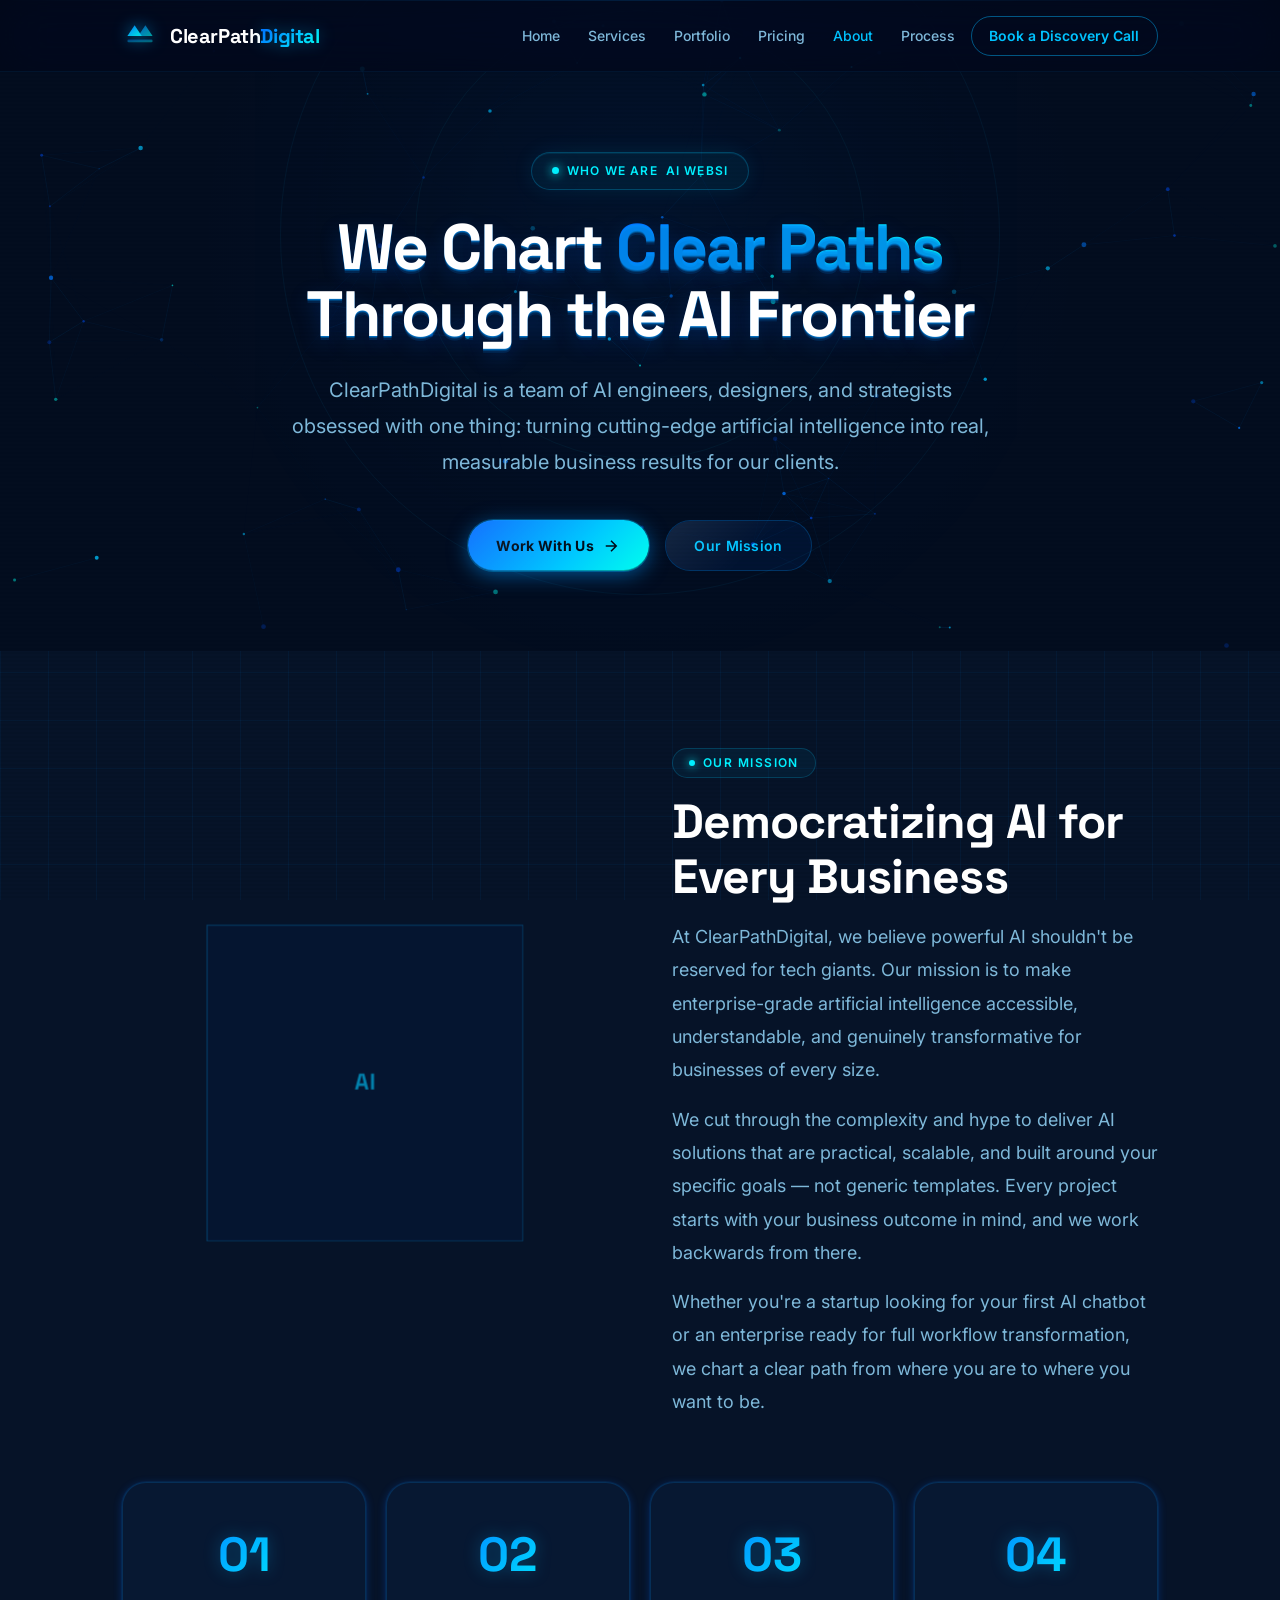
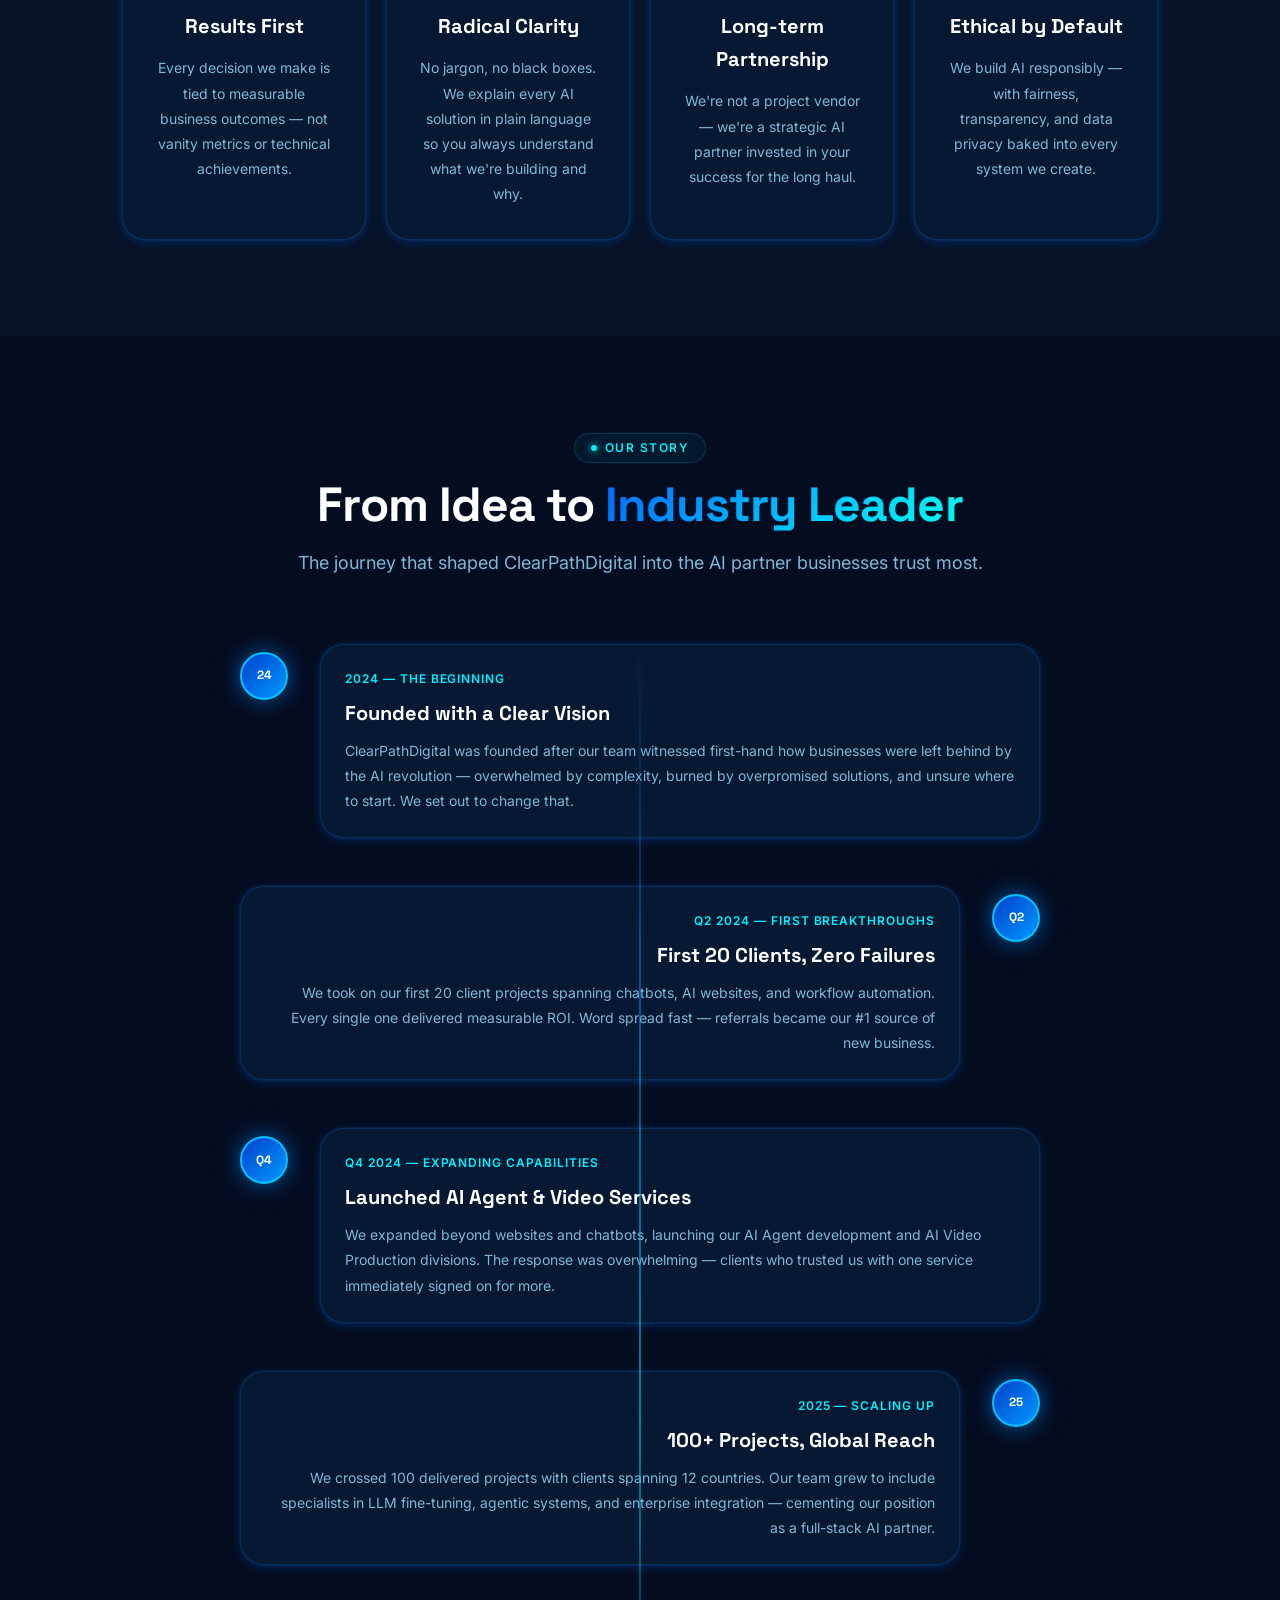
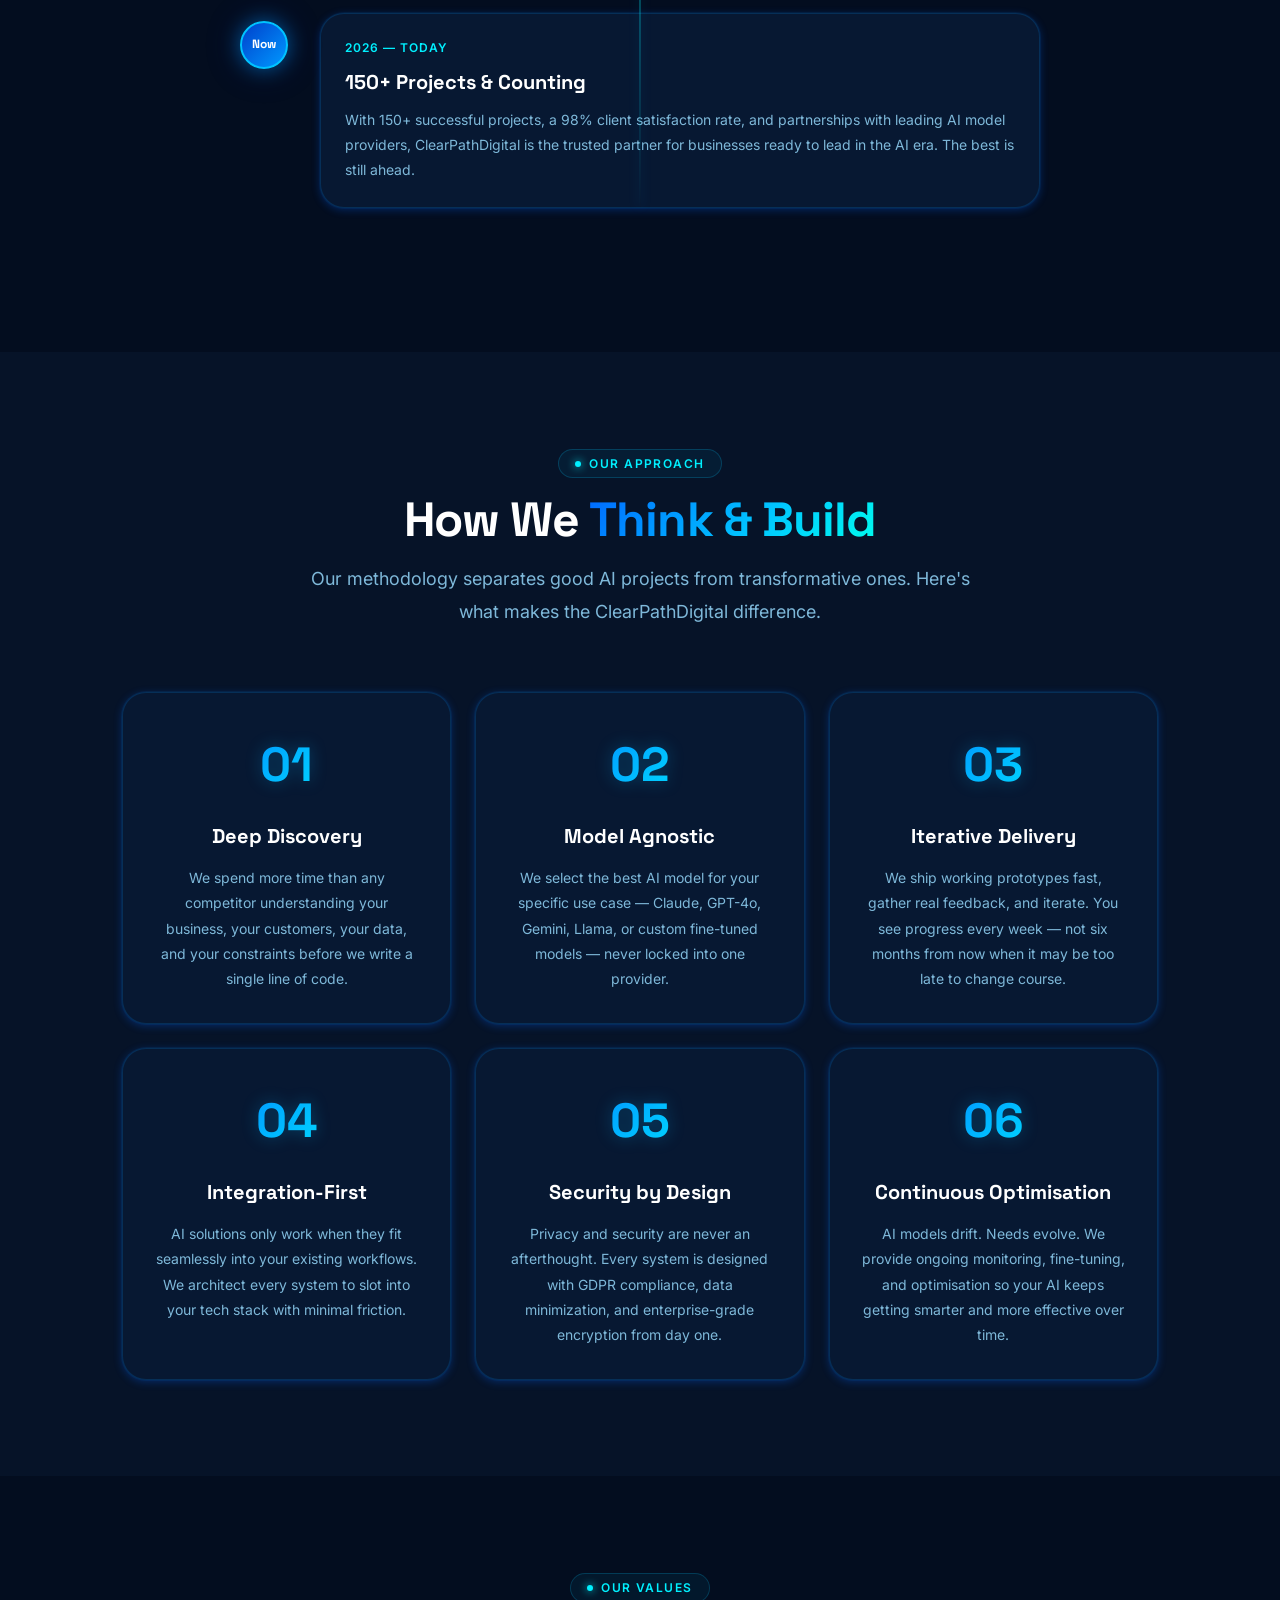
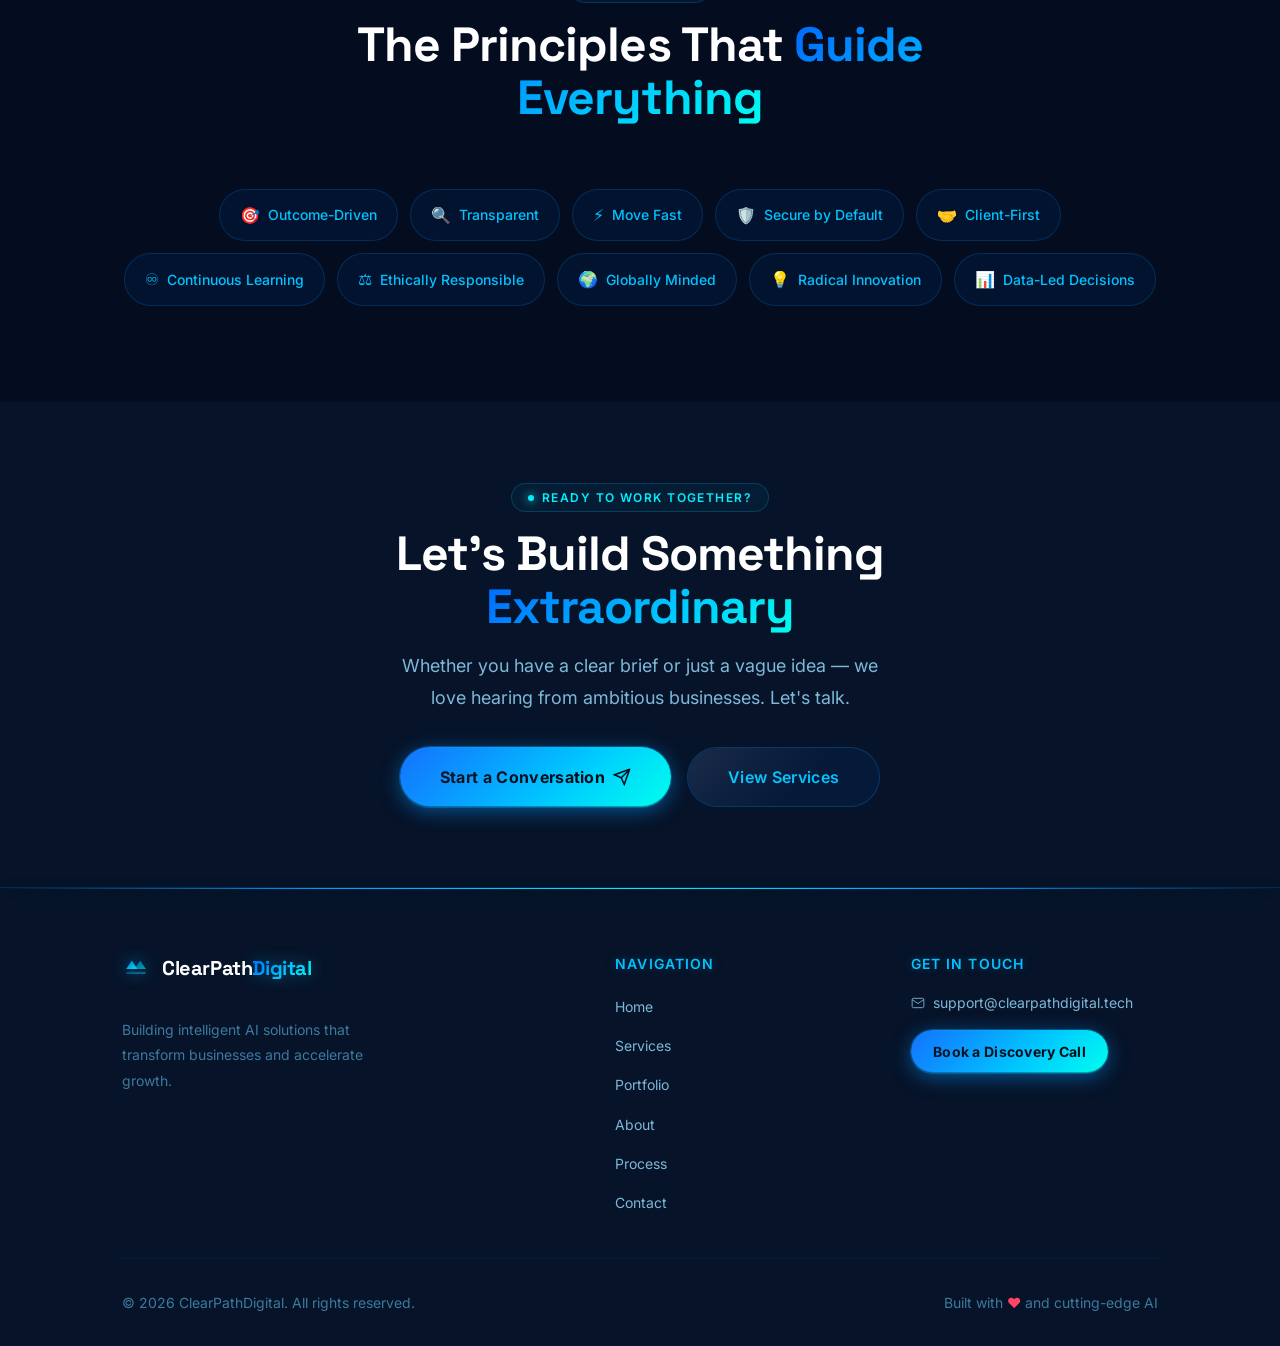
==== about.html @ 92e84689 "New interface: light contact page, Process page, updated nav and footer - Rewrote contact.html with " ====
<!DOCTYPE html>
<html lang="en">
<head>
  <meta charset="UTF-8" />
  <meta name="viewport" content="width=device-width, initial-scale=1.0" />
  <title>About Us – ClearPathDigital | Mission, Story & Approach</title>
  <meta name="description" content="Learn about ClearPathDigital — our mission to democratize AI, our founding story, and the principles that guide how we build transformative AI solutions for businesses." />
  <meta name="keywords" content="ClearPathDigital about, AI company mission, AI agency story, who we are, our approach to AI" />
  <meta name="author" content="ClearPathDigital" />
  <meta name="robots" content="index, follow" />
  <link rel="canonical" href="https://clearpathdigital.tech/about.html" />

  <meta property="og:type" content="website" />
  <meta property="og:url" content="https://clearpathdigital.tech/about.html" />
  <meta property="og:title" content="About ClearPathDigital – Mission, Story & Approach" />
  <meta property="og:description" content="Meet the team behind ClearPathDigital and discover the mission, story, and values driving our AI-first approach." />
  <meta property="og:site_name" content="ClearPathDigital" />
  <meta name="twitter:card" content="summary_large_image" />
  <meta name="twitter:title" content="About ClearPathDigital – Mission, Story & Approach" />
  <meta name="theme-color" content="#030d1f" />
  <link rel="manifest" href="manifest.json" />
  <link rel="icon" type="image/svg+xml" href="assets/favicon.svg" />

  <link rel="preconnect" href="https://fonts.googleapis.com" />
  <link rel="preconnect" href="https://fonts.gstatic.com" crossorigin />
  <link href="https://fonts.googleapis.com/css2?family=Inter:wght@300;400;500;600;700;800;900&family=Space+Grotesk:wght@400;500;600;700&display=swap" rel="stylesheet" />
  <link rel="stylesheet" href="css/style.css" />

  <script type="application/ld+json">
  {
    "@context": "https://schema.org",
    "@type": "AboutPage",
    "url": "https://clearpathdigital.tech/about.html",
    "name": "About ClearPathDigital",
    "description": "ClearPathDigital's mission, founding story, and approach to AI-powered business transformation.",
    "publisher": {
      "@type": "Organization",
      "name": "ClearPathDigital",
      "url": "https://clearpathdigital.tech/",
      "email": "support@clearpathdigital.tech"
    }
  }
  </script>
</head>

<body>
  <!-- NAVBAR -->
  <header class="navbar" id="navbar" role="banner">
    <div class="container nav-container">
      <a href="index.html" class="logo" aria-label="ClearPathDigital – Home">
        <span class="logo-icon" aria-hidden="true">
          <svg width="36" height="36" viewBox="0 0 40 40" fill="none">
            <defs><linearGradient id="cpd-a" x1="0%" y1="0%" x2="100%" y2="100%"><stop offset="0%" stop-color="#0077ff"/><stop offset="50%" stop-color="#00c3ff"/><stop offset="100%" stop-color="#00ffee"/></linearGradient></defs>
            <path d="M6 20 L14 8 L22 20 L14 20" fill="url(#cpd-a)" opacity="0.9"/>
            <path d="M18 20 L26 8 L34 20 L26 20" fill="url(#cpd-a)" opacity="0.6"/>
            <rect x="6" y="24" width="28" height="3" rx="1.5" fill="url(#cpd-a)" opacity="0.4"/>
          </svg>
        </span>
        <span class="logo-text">ClearPath<span class="logo-accent">Digital</span></span>
      </a>
      <nav class="nav-links" role="navigation" aria-label="Main navigation">
        <a href="index.html" class="nav-link">Home</a>
        <a href="index.html#services" class="nav-link">Services</a>
        <a href="index.html#portfolio" class="nav-link">Portfolio</a>
        <a href="index.html#pricing" class="nav-link">Pricing</a>
        <a href="about.html" class="nav-link active">About</a>
        <a href="process.html" class="nav-link">Process</a>
        <a href="contact.html" class="nav-link nav-cta nav-cta-outline">Book a Discovery Call</a>
      </nav>
      <button class="hamburger" id="hamburger" aria-label="Toggle menu" aria-expanded="false"><span></span><span></span><span></span></button>
    </div>
    <div class="mobile-menu" id="mobile-menu">
      <a href="index.html" class="mobile-link">Home</a>
      <a href="index.html#services" class="mobile-link">Services</a>
      <a href="index.html#portfolio" class="mobile-link">Portfolio</a>
      <a href="index.html#pricing" class="mobile-link">Pricing</a>
      <a href="about.html" class="mobile-link">About</a>
      <a href="process.html" class="mobile-link">Process</a>
      <a href="contact.html" class="mobile-link mobile-cta">Book a Discovery Call</a>
    </div>
  </header>

  <main>

    <!-- PAGE HERO -->
    <section class="page-hero" aria-label="About hero">
      <canvas id="particles-canvas" aria-hidden="true" style="position:absolute;inset:0;width:100%;height:100%;pointer-events:none;"></canvas>
      <div class="hero-orb" aria-hidden="true"></div>
      <div class="container" style="position:relative;z-index:1;">
        <div class="hero-badge"><span class="badge-dot"></span>Who We Are</div>
        <h1 class="hero-headline" style="font-size:clamp(2.25rem,6vw,4rem);">
          We Chart <span class="gradient-text">Clear Paths</span><br/>Through the AI Frontier
        </h1>
        <p class="hero-sub">
          ClearPathDigital is a team of AI engineers, designers, and strategists obsessed with one thing: turning cutting-edge artificial intelligence into real, measurable business results for our clients.
        </p>
        <div style="display:flex;gap:var(--sp-4);justify-content:center;flex-wrap:wrap;margin-top:var(--sp-8);">
          <a href="contact.html" class="btn btn-primary">Work With Us <svg width="18" height="18" viewBox="0 0 24 24" fill="none" stroke="currentColor" stroke-width="2"><path d="M5 12h14M12 5l7 7-7 7"/></svg></a>
          <a href="#mission" class="btn btn-secondary">Our Mission</a>
        </div>
      </div>
    </section>

    <!-- MISSION -->
    <section id="mission" aria-labelledby="mission-heading" style="background:var(--clr-bg-2);">
      <div class="container">
        <div class="mission-grid">
          <!-- 3D Rotating Cube Visual -->
          <div class="mission-visual" aria-hidden="true">
            <div class="mission-cube" role="img" aria-label="Decorative 3D cube representing AI services">
              <div class="cube-face front">AI</div>
              <div class="cube-face back">CPD</div>
              <div class="cube-face right">WEB</div>
              <div class="cube-face left">BOT</div>
              <div class="cube-face top">AGT</div>
              <div class="cube-face bottom">VID</div>
            </div>
          </div>

          <div class="mission-content">
            <span class="section-tag">Our Mission</span>
            <h2 id="mission-heading">Democratizing AI for Every Business</h2>
            <p>
              At ClearPathDigital, we believe powerful AI shouldn't be reserved for tech giants. Our mission is to make enterprise-grade artificial intelligence accessible, understandable, and genuinely transformative for businesses of every size.
            </p>
            <p>
              We cut through the complexity and hype to deliver AI solutions that are practical, scalable, and built around your specific goals — not generic templates. Every project starts with your business outcome in mind, and we work backwards from there.
            </p>
            <p>
              Whether you're a startup looking for your first AI chatbot or an enterprise ready for full workflow transformation, we chart a clear path from where you are to where you want to be.
            </p>
          </div>
        </div>

        <!-- Mission Pillars -->
        <div style="display:grid; grid-template-columns:repeat(auto-fill, minmax(min(220px,100%),1fr)); gap:var(--sp-5); margin-top:var(--sp-16);" role="list">
          <div class="approach-card reveal" role="listitem">
            <div class="approach-num">01</div>
            <h3>Results First</h3>
            <p>Every decision we make is tied to measurable business outcomes — not vanity metrics or technical achievements.</p>
          </div>
          <div class="approach-card reveal" role="listitem">
            <div class="approach-num">02</div>
            <h3>Radical Clarity</h3>
            <p>No jargon, no black boxes. We explain every AI solution in plain language so you always understand what we're building and why.</p>
          </div>
          <div class="approach-card reveal" role="listitem">
            <div class="approach-num">03</div>
            <h3>Long-term Partnership</h3>
            <p>We're not a project vendor — we're a strategic AI partner invested in your success for the long haul.</p>
          </div>
          <div class="approach-card reveal" role="listitem">
            <div class="approach-num">04</div>
            <h3>Ethical by Default</h3>
            <p>We build AI responsibly — with fairness, transparency, and data privacy baked into every system we create.</p>
          </div>
        </div>
      </div>
    </section>

    <!-- OUR STORY (Timeline) -->
    <section id="story" aria-labelledby="story-heading" style="background:var(--clr-bg);">
      <div class="container">
        <div class="section-header">
          <span class="section-tag">Our Story</span>
          <h2 id="story-heading" class="section-title">From Idea to <span class="gradient-text">Industry Leader</span></h2>
          <p class="section-desc">The journey that shaped ClearPathDigital into the AI partner businesses trust most.</p>
        </div>

        <div class="timeline" role="list">

          <div class="timeline-item reveal" role="listitem">
            <div class="timeline-dot" aria-hidden="true">24</div>
            <div class="timeline-content">
              <div class="timeline-year">2024 — The Beginning</div>
              <h3>Founded with a Clear Vision</h3>
              <p>ClearPathDigital was founded after our team witnessed first-hand how businesses were left behind by the AI revolution — overwhelmed by complexity, burned by overpromised solutions, and unsure where to start. We set out to change that.</p>
            </div>
          </div>

          <div class="timeline-item reveal" role="listitem">
            <div class="timeline-dot" aria-hidden="true">Q2</div>
            <div class="timeline-content">
              <div class="timeline-year">Q2 2024 — First Breakthroughs</div>
              <h3>First 20 Clients, Zero Failures</h3>
              <p>We took on our first 20 client projects spanning chatbots, AI websites, and workflow automation. Every single one delivered measurable ROI. Word spread fast — referrals became our #1 source of new business.</p>
            </div>
          </div>

          <div class="timeline-item reveal" role="listitem">
            <div class="timeline-dot" aria-hidden="true">Q4</div>
            <div class="timeline-content">
              <div class="timeline-year">Q4 2024 — Expanding Capabilities</div>
              <h3>Launched AI Agent & Video Services</h3>
              <p>We expanded beyond websites and chatbots, launching our AI Agent development and AI Video Production divisions. The response was overwhelming — clients who trusted us with one service immediately signed on for more.</p>
            </div>
          </div>

          <div class="timeline-item reveal" role="listitem">
            <div class="timeline-dot" aria-hidden="true">25</div>
            <div class="timeline-content">
              <div class="timeline-year">2025 — Scaling Up</div>
              <h3>100+ Projects, Global Reach</h3>
              <p>We crossed 100 delivered projects with clients spanning 12 countries. Our team grew to include specialists in LLM fine-tuning, agentic systems, and enterprise integration — cementing our position as a full-stack AI partner.</p>
            </div>
          </div>

          <div class="timeline-item reveal" role="listitem">
            <div class="timeline-dot" aria-hidden="true">Now</div>
            <div class="timeline-content">
              <div class="timeline-year">2026 — Today</div>
              <h3>150+ Projects & Counting</h3>
              <p>With 150+ successful projects, a 98% client satisfaction rate, and partnerships with leading AI model providers, ClearPathDigital is the trusted partner for businesses ready to lead in the AI era. The best is still ahead.</p>
            </div>
          </div>

        </div>
      </div>
    </section>

    <!-- OUR APPROACH -->
    <section id="approach" aria-labelledby="approach-heading" style="background:var(--clr-bg-2);">
      <div class="container">
        <div class="section-header">
          <span class="section-tag">Our Approach</span>
          <h2 id="approach-heading" class="section-title">How We <span class="gradient-text">Think & Build</span></h2>
          <p class="section-desc">Our methodology separates good AI projects from transformative ones. Here's what makes the ClearPathDigital difference.</p>
        </div>

        <div class="approach-grid">
          <div class="approach-card reveal">
            <div class="approach-num">01</div>
            <h3>Deep Discovery</h3>
            <p>We spend more time than any competitor understanding your business, your customers, your data, and your constraints before we write a single line of code.</p>
          </div>
          <div class="approach-card reveal">
            <div class="approach-num">02</div>
            <h3>Model Agnostic</h3>
            <p>We select the best AI model for your specific use case — Claude, GPT-4o, Gemini, Llama, or custom fine-tuned models — never locked into one provider.</p>
          </div>
          <div class="approach-card reveal">
            <div class="approach-num">03</div>
            <h3>Iterative Delivery</h3>
            <p>We ship working prototypes fast, gather real feedback, and iterate. You see progress every week — not six months from now when it may be too late to change course.</p>
          </div>
          <div class="approach-card reveal">
            <div class="approach-num">04</div>
            <h3>Integration-First</h3>
            <p>AI solutions only work when they fit seamlessly into your existing workflows. We architect every system to slot into your tech stack with minimal friction.</p>
          </div>
          <div class="approach-card reveal">
            <div class="approach-num">05</div>
            <h3>Security by Design</h3>
            <p>Privacy and security are never an afterthought. Every system is designed with GDPR compliance, data minimization, and enterprise-grade encryption from day one.</p>
          </div>
          <div class="approach-card reveal">
            <div class="approach-num">06</div>
            <h3>Continuous Optimisation</h3>
            <p>AI models drift. Needs evolve. We provide ongoing monitoring, fine-tuning, and optimisation so your AI keeps getting smarter and more effective over time.</p>
          </div>
        </div>
      </div>
    </section>

    <!-- VALUES -->
    <section aria-labelledby="values-heading" style="background:var(--clr-bg);">
      <div class="container">
        <div class="section-header">
          <span class="section-tag">Our Values</span>
          <h2 id="values-heading" class="section-title">The Principles That <span class="gradient-text">Guide Everything</span></h2>
        </div>
        <div class="values-grid reveal">
          <div class="value-badge"><span>🎯</span> Outcome-Driven</div>
          <div class="value-badge"><span>🔍</span> Transparent</div>
          <div class="value-badge"><span>⚡</span> Move Fast</div>
          <div class="value-badge"><span>🛡️</span> Secure by Default</div>
          <div class="value-badge"><span>🤝</span> Client-First</div>
          <div class="value-badge"><span>♾️</span> Continuous Learning</div>
          <div class="value-badge"><span>⚖️</span> Ethically Responsible</div>
          <div class="value-badge"><span>🌍</span> Globally Minded</div>
          <div class="value-badge"><span>💡</span> Radical Innovation</div>
          <div class="value-badge"><span>📊</span> Data-Led Decisions</div>
        </div>
      </div>
    </section>

    <!-- CTA -->
    <section style="background:var(--clr-bg-2); padding-block:var(--sp-20);" aria-label="About page call to action">
      <div class="container" style="text-align:center;">
        <span class="section-tag">Ready to Work Together?</span>
        <h2 class="section-title" style="max-width:600px; margin-inline:auto; margin-bottom:var(--sp-4);">
          Let's Build Something <span class="gradient-text">Extraordinary</span>
        </h2>
        <p class="section-desc" style="max-width:500px; margin-inline:auto; margin-bottom:var(--sp-8);">
          Whether you have a clear brief or just a vague idea — we love hearing from ambitious businesses. Let's talk.
        </p>
        <div style="display:flex;gap:var(--sp-4);justify-content:center;flex-wrap:wrap;">
          <a href="contact.html" class="btn btn-primary" style="font-size:var(--fs-base); padding:1rem 2.5rem;">
            Start a Conversation
            <svg width="18" height="18" viewBox="0 0 24 24" fill="none" stroke="currentColor" stroke-width="2"><path d="M22 2L11 13M22 2L15 22l-4-9-9-4 19-7z"/></svg>
          </a>
          <a href="index.html#services" class="btn btn-secondary" style="font-size:var(--fs-base); padding:1rem 2.5rem;">View Services</a>
        </div>
      </div>
    </section>

  </main>

  <!-- FOOTER -->
  <footer class="footer" role="contentinfo">
    <div class="container">
      <div class="footer-light-grid">

        <!-- Brand -->
        <div>
          <a href="index.html" class="logo" style="margin-bottom:var(--sp-4);display:inline-flex;">
            <span class="logo-icon"><svg width="28" height="28" viewBox="0 0 40 40" fill="none"><defs><linearGradient id="cpd-fa" x1="0%" y1="0%" x2="100%" y2="100%"><stop offset="0%" stop-color="#0077ff"/><stop offset="100%" stop-color="#00ffee"/></linearGradient></defs><path d="M6 20 L14 8 L22 20 L14 20" fill="url(#cpd-fa)" opacity="0.9"/><path d="M18 20 L26 8 L34 20 L26 20" fill="url(#cpd-fa)" opacity="0.6"/><rect x="6" y="24" width="28" height="3" rx="1.5" fill="url(#cpd-fa)" opacity="0.4"/></svg></span>
            <span class="logo-text">ClearPath<span class="logo-accent">Digital</span></span>
          </a>
          <p class="footer-tagline">Building intelligent AI solutions that transform businesses and accelerate growth.</p>
        </div>

        <!-- Navigation -->
        <nav aria-label="Footer navigation">
          <h3 class="footer-heading">NAVIGATION</h3>
          <ul style="list-style:none;padding:0;margin:0;display:flex;flex-direction:column;gap:var(--sp-2);">
            <li><a href="index.html" class="footer-link">Home</a></li>
            <li><a href="index.html#services" class="footer-link">Services</a></li>
            <li><a href="index.html#portfolio" class="footer-link">Portfolio</a></li>
            <li><a href="about.html" class="footer-link">About</a></li>
            <li><a href="process.html" class="footer-link">Process</a></li>
            <li><a href="contact.html" class="footer-link">Contact</a></li>
          </ul>
        </nav>

        <!-- Get in Touch -->
        <div>
          <h3 class="footer-heading">GET IN TOUCH</h3>
          <a href="mailto:support@clearpathdigital.tech" style="display:flex;align-items:center;gap:var(--sp-2);color:var(--clr-text-2);font-size:var(--fs-sm);margin-bottom:var(--sp-4);transition:color var(--dur-fast);" onmouseover="this.style.color='var(--clr-blue-bright)'" onmouseout="this.style.color='var(--clr-text-2)'">
            <svg width="14" height="14" viewBox="0 0 24 24" fill="none" stroke="currentColor" stroke-width="1.5"><path d="M4 4h16c1.1 0 2 .9 2 2v12c0 1.1-.9 2-2 2H4c-1.1 0-2-.9-2-2V6c0-1.1.9-2 2-2z"/><polyline points="22,6 12,13 2,6"/></svg>
            support@clearpathdigital.tech
          </a>
          <a href="contact.html" class="btn btn-primary" style="font-size:var(--fs-sm);padding:0.6rem 1.4rem;">Book a Discovery Call</a>
        </div>

      </div>
      <div class="footer-bottom">
        <p>&copy; <span id="current-year"></span> ClearPathDigital. All rights reserved.</p>
        <p class="footer-credits">Built with <span>♥</span> and cutting-edge AI</p>
      </div>
    </div>
  </footer>

  <button class="back-to-top" id="back-to-top" aria-label="Back to top">
    <svg width="20" height="20" viewBox="0 0 24 24" fill="none" stroke="currentColor" stroke-width="2"><path d="M18 15l-6-6-6 6"/></svg>
  </button>

  <script src="js/main.js" defer></script>
</body>
</html>
---- css/style.css ----
/* ================================================================
   ClearPathDigital — Futuristic Blue 3D Design System
   ================================================================ */

/* ============================================================
   1. RESET & BOX MODEL
   ============================================================ */
*, *::before, *::after { box-sizing: border-box; margin: 0; padding: 0; }

html {
  scroll-behavior: smooth;
  font-size: 16px;
  -webkit-text-size-adjust: 100%;
  -moz-text-size-adjust: 100%;
  text-size-adjust: 100%;
  overflow-x: hidden;                        /* stop horizontal scroll */
  scroll-padding-top: var(--nav-h, 72px);   /* correct anchor position under fixed nav */
}

/* Prevent horizontal blowout on any device */
body { overflow-x: hidden; }

img, svg, video { display: block; max-width: 100%; height: auto; }
input, button, textarea, select { font: inherit; }

/* Minimum touch target size on all interactive elements */
button, [role="button"], a, label[for], select { touch-action: manipulation; }

button { cursor: pointer; border: none; background: none; }
a { color: inherit; text-decoration: none; }
ul, ol { list-style: none; }

/* Prevent tap highlight flash on mobile */
a, button { -webkit-tap-highlight-color: transparent; }

/* ============================================================
   2. DESIGN TOKENS
   ============================================================ */
:root {
  /* — Core Blue Palette — */
  --clr-void:       #020817;   /* deepest background */
  --clr-bg:         #030d1f;   /* primary background */
  --clr-bg-2:       #061328;   /* section alternating */
  --clr-surface:    #071832;   /* card surface */
  --clr-surface-2:  #0c2040;   /* elevated surface */
  --clr-border:     rgba(0, 149, 255, 0.18);
  --clr-border-2:   rgba(0, 149, 255, 0.08);
  --clr-border-glow:rgba(0, 200, 255, 0.4);

  /* — Electric Blues — */
  --clr-blue-deep:  #0040cc;
  --clr-blue:       #0077ff;
  --clr-blue-mid:   #0099ff;
  --clr-blue-bright:#00c3ff;
  --clr-cyan:       #00f0ff;
  --clr-cyan-dim:   #00d4f0;
  --clr-neon:       #00ffee;

  /* — Text — */
  --clr-white:      #ffffff;
  --clr-text:       #c8e6ff;
  --clr-text-2:     #7eb8d9;
  --clr-text-3:     #3d7a9e;

  /* — Status — */
  --clr-green:      #00ffa3;
  --clr-amber:      #ffc844;
  --clr-red:        #ff4466;

  /* — Gradients — */
  --grad-primary:   linear-gradient(135deg, #0066ff 0%, #00c8ff 60%, #00ffee 100%);
  --grad-deep:      linear-gradient(135deg, #0040cc 0%, #0099ff 100%);
  --grad-card:      linear-gradient(145deg, rgba(0,119,255,0.07) 0%, rgba(0,195,255,0.03) 100%);
  --grad-hero:      radial-gradient(ellipse 80% 60% at 50% 0%, rgba(0,120,255,0.15) 0%, transparent 70%);
  --grad-glow-blue: radial-gradient(ellipse, rgba(0,150,255,0.3) 0%, transparent 70%);
  --grad-grid:      linear-gradient(rgba(0,149,255,0.06) 1px, transparent 1px),
                    linear-gradient(90deg, rgba(0,149,255,0.06) 1px, transparent 1px);

  /* — 3D / Depth — */
  --shadow-blue-sm: 0 2px 8px rgba(0,100,255,0.3), 0 0 0 1px rgba(0,149,255,0.08);
  --shadow-blue-md: 0 4px 24px rgba(0,100,255,0.35), 0 0 40px rgba(0,180,255,0.08);
  --shadow-blue-lg: 0 8px 48px rgba(0,100,255,0.4), 0 0 80px rgba(0,200,255,0.12);
  --shadow-glow:    0 0 20px rgba(0,180,255,0.5), 0 0 60px rgba(0,120,255,0.25);
  --shadow-glow-lg: 0 0 40px rgba(0,200,255,0.6), 0 0 100px rgba(0,120,255,0.3);
  --shadow-inset:   inset 0 1px 0 rgba(0,200,255,0.1), inset 0 -1px 0 rgba(0,0,0,0.3);
  --shadow-3d:      0 20px 60px -10px rgba(0,80,200,0.5),
                    0 8px 24px rgba(0,0,0,0.6),
                    inset 0 1px 0 rgba(0,200,255,0.15);

  /* — Typography — */
  --font-sans:      'Inter', system-ui, -apple-system, sans-serif;
  --font-display:   'Space Grotesk', 'Inter', sans-serif;
  --font-mono:      'JetBrains Mono', 'Fira Code', monospace;

  --fs-xs:   0.75rem;
  --fs-sm:   0.875rem;
  --fs-base: 1rem;
  --fs-md:   1.125rem;
  --fs-lg:   1.25rem;
  --fs-xl:   1.5rem;
  --fs-2xl:  1.875rem;
  --fs-3xl:  2.25rem;
  --fs-4xl:  3rem;
  --fs-5xl:  3.75rem;
  --fs-6xl:  4.5rem;

  --fw-light:  300;
  --fw-reg:    400;
  --fw-med:    500;
  --fw-semi:   600;
  --fw-bold:   700;
  --fw-black:  900;

  /* — Spacing — */
  --sp-1:  0.25rem;  --sp-2:  0.5rem;   --sp-3:  0.75rem;
  --sp-4:  1rem;     --sp-5:  1.25rem;  --sp-6:  1.5rem;
  --sp-8:  2rem;     --sp-10: 2.5rem;   --sp-12: 3rem;
  --sp-16: 4rem;     --sp-20: 5rem;     --sp-24: 6rem;
  --sp-32: 8rem;

  /* — Borders & Radius — */
  --r-sm:   0.375rem;  --r-md: 0.625rem;  --r-lg: 1rem;
  --r-xl:   1.5rem;    --r-2xl: 2rem;     --r-full: 9999px;

  /* — Transitions — */
  --ease-out:    cubic-bezier(0.16, 1, 0.3, 1);
  --ease-spring: cubic-bezier(0.34, 1.56, 0.64, 1);
  --dur-fast:  150ms;
  --dur-base:  280ms;
  --dur-slow:  500ms;

  /* — Layout — */
  --nav-h: 72px;
  --max-w: 1200px;
  --pad-x: clamp(1rem, 5vw, 2rem);

  /* — 3D Perspective — */
  --perspective: 1200px;
}

/* ============================================================
   3. BASE
   ============================================================ */
body {
  font-family: var(--font-sans);
  font-size: var(--fs-base);
  line-height: 1.65;
  color: var(--clr-text);
  background: var(--clr-bg);
  -webkit-font-smoothing: antialiased;
  overflow-x: hidden;
}

:focus-visible {
  outline: 2px solid var(--clr-blue-mid);
  outline-offset: 3px;
  border-radius: var(--r-sm);
}

/* Blueprint grid overlay on body */
body::before {
  content: '';
  position: fixed;
  inset: 0;
  background-image: var(--grad-grid);
  background-size: 48px 48px;
  pointer-events: none;
  z-index: 0;
  opacity: 1;
}

/* Scanline effect */
body::after {
  content: '';
  position: fixed;
  inset: 0;
  background: repeating-linear-gradient(
    0deg,
    transparent,
    transparent 2px,
    rgba(0, 0, 0, 0.03) 2px,
    rgba(0, 0, 0, 0.03) 4px
  );
  pointer-events: none;
  z-index: 0;
}

.container {
  max-width: var(--max-w);
  margin-inline: auto;
  padding-inline: var(--pad-x);
  width: 100%;
  position: relative;
  z-index: 1;
}

section { padding-block: var(--sp-24); }

/* ============================================================
   4. UTILITY CLASSES
   ============================================================ */
.gradient-text {
  background: var(--grad-primary);
  -webkit-background-clip: text;
  -webkit-text-fill-color: transparent;
  background-clip: text;
}

.section-tag {
  display: inline-flex;
  align-items: center;
  gap: var(--sp-2);
  font-size: var(--fs-xs);
  font-weight: var(--fw-semi);
  letter-spacing: 0.12em;
  text-transform: uppercase;
  color: var(--clr-cyan);
  padding: var(--sp-1) var(--sp-4);
  background: rgba(0,200,255,0.06);
  border: 1px solid rgba(0,200,255,0.2);
  border-radius: var(--r-full);
  margin-bottom: var(--sp-4);
}

.section-tag::before {
  content: '';
  width: 6px; height: 6px;
  border-radius: 50%;
  background: var(--clr-cyan);
  box-shadow: 0 0 8px var(--clr-cyan);
  animation: pulse-dot 2s ease-in-out infinite;
}

.section-header {
  text-align: center;
  max-width: 700px;
  margin-inline: auto;
  margin-bottom: var(--sp-16);
}

.section-title {
  font-family: var(--font-display);
  font-size: clamp(var(--fs-2xl), 4vw, var(--fs-4xl));
  font-weight: var(--fw-bold);
  line-height: 1.1;
  color: var(--clr-white);
  margin-bottom: var(--sp-4);
  letter-spacing: -0.02em;
}

.section-desc {
  font-size: var(--fs-md);
  color: var(--clr-text-2);
  line-height: 1.8;
}

/* ============================================================
   5. BUTTONS
   ============================================================ */
.btn {
  display: inline-flex;
  align-items: center;
  gap: var(--sp-2);
  padding: 0.8rem 1.8rem;
  border-radius: var(--r-full);
  font-size: var(--fs-sm);
  font-weight: var(--fw-semi);
  letter-spacing: 0.02em;
  transition: all var(--dur-base) var(--ease-out);
  white-space: nowrap;
  position: relative;
  overflow: hidden;
}

.btn::before {
  content: '';
  position: absolute;
  inset: 0;
  background: linear-gradient(135deg, rgba(255,255,255,0.08) 0%, transparent 60%);
  border-radius: inherit;
  pointer-events: none;
}

.btn-primary {
  background: var(--grad-primary);
  color: #000c1a;
  font-weight: var(--fw-bold);
  box-shadow: 0 4px 20px rgba(0,150,255,0.5), 0 0 0 1px rgba(0,200,255,0.3), var(--shadow-inset);
}
.btn-primary:hover {
  box-shadow: 0 6px 32px rgba(0,180,255,0.7), 0 0 0 1px rgba(0,220,255,0.5), var(--shadow-inset);
  transform: translateY(-2px) scale(1.02);
  filter: brightness(1.1);
}

.btn-secondary {
  background: rgba(0,100,255,0.08);
  color: var(--clr-blue-bright);
  border: 1px solid rgba(0,150,255,0.25);
}
.btn-secondary:hover {
  background: rgba(0,100,255,0.15);
  border-color: rgba(0,200,255,0.5);
  transform: translateY(-2px);
  box-shadow: var(--shadow-blue-md);
}

.btn-outline {
  background: transparent;
  color: var(--clr-blue-bright);
  border: 1px solid rgba(0,150,255,0.3);
}
.btn-outline:hover {
  background: rgba(0,100,255,0.08);
  border-color: var(--clr-blue-mid);
  box-shadow: var(--shadow-blue-sm);
  transform: translateY(-2px);
}

.btn-full { width: 100%; justify-content: center; }
.btn-sm { padding: 0.5rem 1.1rem; font-size: var(--fs-xs); }

/* ============================================================
   6. NAVBAR
   ============================================================ */
.navbar {
  position: fixed;
  top: 0; left: 0; right: 0;
  z-index: 1000;
  height: var(--nav-h);
  background: rgba(2, 8, 23, 0.7);
  backdrop-filter: blur(24px) saturate(180%);
  -webkit-backdrop-filter: blur(24px) saturate(180%);
  border-bottom: 1px solid var(--clr-border-2);
  transition: all var(--dur-slow);
}

.navbar.scrolled {
  background: rgba(3, 13, 31, 0.92);
  border-bottom-color: var(--clr-border);
  box-shadow: 0 4px 32px rgba(0,80,200,0.3), 0 1px 0 rgba(0,200,255,0.1);
}

.nav-container {
  display: flex;
  align-items: center;
  justify-content: space-between;
  height: var(--nav-h);
}

/* Logo */
.logo {
  display: flex;
  align-items: center;
  gap: var(--sp-3);
  text-decoration: none;
}

.logo-icon svg { filter: drop-shadow(0 0 8px rgba(0,180,255,0.8)); }

.logo-text {
  font-family: var(--font-display);
  font-size: var(--fs-lg);
  font-weight: var(--fw-bold);
  color: var(--clr-white);
  letter-spacing: -0.02em;
}

.logo-accent {
  background: var(--grad-primary);
  -webkit-background-clip: text;
  -webkit-text-fill-color: transparent;
  background-clip: text;
  filter: drop-shadow(0 0 8px rgba(0,200,255,0.4));
}

.nav-links {
  display: flex;
  align-items: center;
  gap: var(--sp-1);
}

.nav-link {
  font-size: var(--fs-sm);
  font-weight: var(--fw-med);
  color: var(--clr-text-2);
  padding: var(--sp-2) var(--sp-3);
  border-radius: var(--r-md);
  transition: all var(--dur-fast);
  position: relative;
}

.nav-link::after {
  content: '';
  position: absolute;
  bottom: 4px; left: 50%; right: 50%;
  height: 1px;
  background: var(--grad-primary);
  transition: left var(--dur-base) var(--ease-out), right var(--dur-base) var(--ease-out);
}

.nav-link:hover { color: var(--clr-white); }
.nav-link:hover::after { left: var(--sp-3); right: var(--sp-3); }
.nav-link.active { color: var(--clr-blue-bright); }

.nav-cta {
  background: var(--grad-primary);
  color: #000c1a !important;
  font-weight: var(--fw-bold) !important;
  padding: var(--sp-2) var(--sp-5);
  border-radius: var(--r-full);
  box-shadow: 0 2px 16px rgba(0,150,255,0.5);
  transition: all var(--dur-base) var(--ease-out) !important;
}
.nav-cta::after { display: none; }
.nav-cta:hover { box-shadow: var(--shadow-glow); transform: translateY(-1px); }

.hamburger { display: none; flex-direction: column; gap: 5px; padding: var(--sp-2); z-index: 1001; }
.hamburger span { display: block; width: 24px; height: 2px; background: var(--clr-text); border-radius: 2px; transition: all var(--dur-base) var(--ease-out); }
.hamburger.active span:nth-child(1) { transform: translateY(7px) rotate(45deg); }
.hamburger.active span:nth-child(2) { opacity: 0; }
.hamburger.active span:nth-child(3) { transform: translateY(-7px) rotate(-45deg); }

.mobile-menu {
  display: none;
  flex-direction: column;
  gap: var(--sp-1);
  padding: var(--sp-4) var(--sp-5) var(--sp-6);
  background: rgba(3,13,31,0.97);
  border-bottom: 1px solid var(--clr-border);
}
.mobile-menu.open { display: flex; }
.mobile-link { font-size: var(--fs-base); font-weight: var(--fw-med); color: var(--clr-text-2); padding: var(--sp-3) var(--sp-4); border-radius: var(--r-md); transition: all var(--dur-fast); }
.mobile-link:hover { color: var(--clr-white); background: rgba(0,100,255,0.08); }
.mobile-cta { text-align: center; background: var(--grad-primary); color: #000c1a !important; font-weight: var(--fw-bold) !important; border-radius: var(--r-full); margin-top: var(--sp-2); }

/* ============================================================
   7. HERO
   ============================================================ */
.hero {
  position: relative;
  /* Use real-vh when set by JS, fallback to dvh then vh */
  min-height: calc(var(--real-vh, 1vh) * 100);
  min-height: 100dvh;
  display: flex;
  align-items: center;
  padding-top: var(--nav-h);
  overflow: hidden;
  background: var(--clr-bg);
}

#particles-canvas {
  position: absolute;
  inset: 0;
  width: 100%; height: 100%;
  pointer-events: none;
}

/* Large holographic orb */
.hero-orb {
  position: absolute;
  top: 50%; left: 50%;
  transform: translate(-50%, -60%);
  width: min(900px, 130vw);
  height: min(900px, 130vw);
  border-radius: 50%;
  background: radial-gradient(ellipse, rgba(0,120,255,0.12) 0%, rgba(0,60,180,0.06) 40%, transparent 70%);
  pointer-events: none;
  animation: orbPulse 8s ease-in-out infinite;
}

.hero-orb::before {
  content: '';
  position: absolute;
  inset: 10%;
  border-radius: 50%;
  border: 1px solid rgba(0,180,255,0.12);
  animation: orbRing 12s linear infinite;
}

.hero-orb::after {
  content: '';
  position: absolute;
  inset: 25%;
  border-radius: 50%;
  border: 1px solid rgba(0,220,255,0.1);
  animation: orbRing 8s linear infinite reverse;
}

@keyframes orbPulse {
  0%,100% { opacity: 0.7; transform: translate(-50%,-60%) scale(1); }
  50% { opacity: 1; transform: translate(-50%,-60%) scale(1.05); }
}
@keyframes orbRing {
  from { transform: rotate(0deg); }
  to { transform: rotate(360deg); }
}

.hero-container {
  position: relative;
  z-index: 1;
  text-align: center;
  padding-block: var(--sp-20);
}

.hero-badge {
  display: inline-flex;
  align-items: center;
  gap: var(--sp-2);
  font-size: var(--fs-xs);
  font-weight: var(--fw-semi);
  letter-spacing: 0.1em;
  text-transform: uppercase;
  color: var(--clr-cyan);
  padding: var(--sp-2) var(--sp-5);
  background: rgba(0,200,255,0.06);
  border: 1px solid rgba(0,200,255,0.25);
  border-radius: var(--r-full);
  margin-bottom: var(--sp-6);
  animation: fadeInDown 0.8s var(--ease-out) both;
  box-shadow: 0 0 20px rgba(0,200,255,0.1), inset 0 1px 0 rgba(0,200,255,0.1);
}

.badge-dot {
  width: 7px; height: 7px;
  border-radius: 50%;
  background: var(--clr-cyan);
  box-shadow: 0 0 10px var(--clr-cyan), 0 0 20px rgba(0,240,255,0.5);
  animation: pulse-dot 2s ease-in-out infinite;
}

.hero-headline {
  font-family: var(--font-display);
  font-size: clamp(var(--fs-3xl), 7vw, 5rem);
  font-weight: var(--fw-black);
  line-height: 1.05;
  color: var(--clr-white);
  margin-bottom: var(--sp-6);
  letter-spacing: -0.03em;
  animation: fadeInUp 0.8s var(--ease-out) 0.1s both;
  /* 3D text depth */
  text-shadow:
    0 1px 0 rgba(0,150,255,0.5),
    0 2px 0 rgba(0,120,200,0.4),
    0 4px 0 rgba(0,80,150,0.3),
    0 8px 20px rgba(0,80,200,0.3);
}

.hero-sub {
  font-size: clamp(var(--fs-base), 2vw, var(--fs-lg));
  color: var(--clr-text-2);
  max-width: 700px;
  margin-inline: auto;
  margin-bottom: var(--sp-10);
  line-height: 1.8;
  animation: fadeInUp 0.8s var(--ease-out) 0.2s both;
}

.hero-cta-group {
  display: flex;
  justify-content: center;
  gap: var(--sp-4);
  flex-wrap: wrap;
  margin-bottom: var(--sp-16);
  animation: fadeInUp 0.8s var(--ease-out) 0.3s both;
}

.hero-stats {
  display: flex;
  align-items: center;
  justify-content: center;
  gap: var(--sp-8);
  flex-wrap: wrap;
  animation: fadeInUp 0.8s var(--ease-out) 0.4s both;
}

.stat { text-align: center; }
.stat-number {
  font-family: var(--font-display);
  font-size: var(--fs-3xl);
  font-weight: var(--fw-black);
  color: var(--clr-white);
  letter-spacing: -0.03em;
  text-shadow: 0 0 20px rgba(0,150,255,0.6);
}
.stat-plus { font-size: var(--fs-xl); font-weight: var(--fw-bold); color: var(--clr-blue-bright); }
.stat-label { display: block; font-size: var(--fs-xs); color: var(--clr-text-3); text-transform: uppercase; letter-spacing: 0.08em; margin-top: var(--sp-1); }
.stat-divider { width: 1px; height: 48px; background: linear-gradient(180deg, transparent, rgba(0,150,255,0.3), transparent); }

.hero-scroll-hint {
  position: absolute;
  bottom: var(--sp-8); left: 50%;
  transform: translateX(-50%);
  animation: fadeInUp 1s var(--ease-out) 0.8s both;
}
.hero-scroll-hint span {
  display: block; width: 24px; height: 38px;
  border: 2px solid rgba(0,180,255,0.25);
  border-radius: 12px; position: relative;
  box-shadow: 0 0 12px rgba(0,180,255,0.1);
}
.hero-scroll-hint span::after {
  content: '';
  position: absolute;
  top: 6px; left: 50%;
  transform: translateX(-50%);
  width: 4px; height: 8px;
  border-radius: 2px;
  background: var(--clr-blue-bright);
  box-shadow: 0 0 8px var(--clr-blue-bright);
  animation: scrollBounce 1.8s ease-in-out infinite;
}

/* ============================================================
   8. TRUST BAR
   ============================================================ */
.trust-bar {
  padding-block: var(--sp-10);
  border-block: 1px solid var(--clr-border-2);
  background: var(--clr-bg-2);
  overflow: hidden;
}

.trust-label {
  text-align: center;
  font-size: var(--fs-xs);
  text-transform: uppercase;
  letter-spacing: 0.12em;
  color: var(--clr-text-3);
  margin-bottom: var(--sp-6);
}

.logo-track {
  overflow: hidden;
  mask-image: linear-gradient(to right, transparent, black 10%, black 90%, transparent);
  -webkit-mask-image: linear-gradient(to right, transparent, black 10%, black 90%, transparent);
}

.logo-slide {
  display: flex;
  gap: var(--sp-12);
  width: max-content;
  animation: marquee 24s linear infinite;
}

.trust-logo {
  font-family: var(--font-display);
  font-size: var(--fs-md);
  font-weight: var(--fw-semi);
  color: var(--clr-text-3);
  white-space: nowrap;
  letter-spacing: 0.04em;
  transition: color var(--dur-base), text-shadow var(--dur-base);
}
.trust-logo:hover { color: var(--clr-blue-bright); text-shadow: 0 0 12px rgba(0,180,255,0.5); }

/* ============================================================
   9. SERVICES — 3D CARDS
   ============================================================ */
.services { background: var(--clr-bg); }

.services-grid {
  display: grid;
  grid-template-columns: repeat(auto-fill, minmax(min(340px,100%), 1fr));
  gap: var(--sp-6);
  perspective: var(--perspective);
}

.service-card {
  position: relative;
  padding: var(--sp-8);
  background: var(--clr-surface);
  border: 1px solid var(--clr-border);
  border-radius: var(--r-xl);
  transition: transform var(--dur-slow) var(--ease-out),
              box-shadow var(--dur-slow),
              border-color var(--dur-slow);
  transform-style: preserve-3d;
  cursor: default;
  overflow: hidden;
  /* Base 3D lift */
  box-shadow: var(--shadow-blue-sm);
}

/* Top edge glow line */
.service-card::before {
  content: '';
  position: absolute;
  top: 0; left: 10%; right: 10%;
  height: 1px;
  background: linear-gradient(90deg, transparent, var(--clr-blue-mid), transparent);
  opacity: 0.6;
  transition: opacity var(--dur-slow), left var(--dur-slow), right var(--dur-slow);
}

/* Interior glow */
.service-card::after {
  content: '';
  position: absolute;
  top: -60px; left: 50%;
  transform: translateX(-50%);
  width: 200px; height: 120px;
  background: radial-gradient(ellipse, rgba(0,150,255,0.12) 0%, transparent 70%);
  opacity: 0;
  transition: opacity var(--dur-slow);
  pointer-events: none;
}

.service-card:hover {
  transform: translateY(-10px) rotateX(3deg) rotateY(-1deg);
  border-color: var(--clr-border-glow);
  box-shadow: var(--shadow-3d);
}
.service-card:hover::before { opacity: 1; left: 0; right: 0; }
.service-card:hover::after  { opacity: 1; }

.service-card.featured {
  border-color: rgba(0,160,255,0.35);
  background: linear-gradient(145deg, rgba(0,100,255,0.09) 0%, rgba(0,60,180,0.05) 100%);
  box-shadow: var(--shadow-blue-md);
}

.featured-badge {
  position: absolute;
  top: var(--sp-4); right: var(--sp-4);
  font-size: var(--fs-xs);
  font-weight: var(--fw-semi);
  color: var(--clr-cyan);
  background: rgba(0,200,255,0.1);
  border: 1px solid rgba(0,200,255,0.3);
  padding: 2px var(--sp-3);
  border-radius: var(--r-full);
  box-shadow: 0 0 12px rgba(0,200,255,0.15);
}

.service-icon {
  display: flex;
  align-items: center;
  justify-content: center;
  width: 64px; height: 64px;
  border-radius: var(--r-lg);
  background: linear-gradient(135deg, rgba(0,100,255,0.15) 0%, rgba(0,60,200,0.08) 100%);
  color: var(--clr-blue-bright);
  margin-bottom: var(--sp-5);
  border: 1px solid rgba(0,150,255,0.2);
  box-shadow: 0 0 20px rgba(0,120,255,0.15), inset 0 1px 0 rgba(0,200,255,0.1);
  transition: all var(--dur-base) var(--ease-out);
  /* 3D icon float */
  transform: translateZ(20px);
}

.service-card:hover .service-icon {
  transform: translateZ(30px) scale(1.1);
  box-shadow: 0 0 30px rgba(0,180,255,0.4), inset 0 1px 0 rgba(0,220,255,0.15);
  border-color: rgba(0,200,255,0.4);
}

.service-title {
  font-family: var(--font-display);
  font-size: var(--fs-xl);
  font-weight: var(--fw-bold);
  color: var(--clr-white);
  margin-bottom: var(--sp-3);
  line-height: 1.25;
  transform: translateZ(15px);
}

.service-desc {
  font-size: var(--fs-sm);
  color: var(--clr-text-2);
  line-height: 1.8;
  margin-bottom: var(--sp-5);
}

.service-features {
  display: flex;
  flex-direction: column;
  gap: var(--sp-2);
  margin-bottom: var(--sp-6);
}

.service-features li {
  font-size: var(--fs-sm);
  color: var(--clr-text-2);
  padding-left: var(--sp-5);
  position: relative;
}

.service-features li::before {
  content: '';
  position: absolute;
  left: 0; top: 50%;
  transform: translateY(-50%);
  width: 6px; height: 6px;
  border-radius: 50%;
  background: var(--clr-blue-bright);
  box-shadow: 0 0 8px rgba(0,180,255,0.7);
}

.card-link {
  display: inline-flex;
  align-items: center;
  gap: var(--sp-2);
  font-size: var(--fs-sm);
  font-weight: var(--fw-semi);
  color: var(--clr-blue-bright);
  transition: all var(--dur-fast);
}
.card-link:hover { color: var(--clr-cyan); gap: var(--sp-3); text-shadow: 0 0 12px rgba(0,200,255,0.5); }

/* ============================================================
   10. HOW IT WORKS
   ============================================================ */
.how-it-works {
  background: var(--clr-bg-2);
  position: relative;
  overflow: hidden;
}

.how-it-works::before {
  content: '';
  position: absolute;
  top: 50%; left: 50%;
  transform: translate(-50%,-50%);
  width: 600px; height: 400px;
  background: radial-gradient(ellipse, rgba(0,100,255,0.08) 0%, transparent 70%);
  pointer-events: none;
}

.steps-container {
  display: flex;
  align-items: flex-start;
  justify-content: center;
  position: relative;
  z-index: 1;
  perspective: var(--perspective);
}

.step { flex: 1; max-width: 300px; text-align: center; position: relative; }

.step-number {
  font-family: var(--font-display);
  font-size: 5rem;
  font-weight: var(--fw-black);
  color: rgba(0,120,255,0.07);
  line-height: 1;
  position: absolute;
  top: -10px; left: 50%;
  transform: translateX(-50%);
  pointer-events: none;
  user-select: none;
  text-shadow: 0 0 40px rgba(0,120,255,0.2);
}

.step-content { position: relative; z-index: 1; padding-top: var(--sp-6); }

.step-icon {
  display: flex;
  align-items: center;
  justify-content: center;
  width: 76px; height: 76px;
  border-radius: var(--r-xl);
  background: linear-gradient(135deg, rgba(0,100,255,0.12), rgba(0,60,180,0.08));
  border: 1px solid rgba(0,150,255,0.2);
  color: var(--clr-blue-bright);
  margin-inline: auto;
  margin-bottom: var(--sp-5);
  box-shadow: var(--shadow-blue-sm);
  transition: all var(--dur-slow) var(--ease-out);
}

.step:hover .step-icon {
  transform: translateY(-6px) scale(1.08);
  box-shadow: var(--shadow-glow);
  border-color: rgba(0,200,255,0.5);
}

.step-content h3 { font-family: var(--font-display); font-size: var(--fs-lg); font-weight: var(--fw-bold); color: var(--clr-white); margin-bottom: var(--sp-3); }
.step-content p { font-size: var(--fs-sm); color: var(--clr-text-2); line-height: 1.8; }

.step-connector {
  width: 80px; height: 1px;
  background: linear-gradient(90deg, rgba(0,150,255,0.5), rgba(0,220,255,0.5));
  margin-top: 72px;
  flex-shrink: 0;
  position: relative;
}
.step-connector::before {
  content: '';
  position: absolute;
  top: -1px; left: 0; right: 0; bottom: -1px;
  background: inherit;
  filter: blur(4px);
  opacity: 0.6;
}
.step-connector::after {
  content: '';
  position: absolute;
  right: -5px; top: -4px;
  width: 8px; height: 8px;
  border-radius: 50%;
  background: var(--clr-cyan);
  box-shadow: 0 0 12px var(--clr-cyan), 0 0 24px rgba(0,240,255,0.4);
}

/* ============================================================
   11. PORTFOLIO
   ============================================================ */
.portfolio { background: var(--clr-bg); }

.portfolio-grid {
  display: grid;
  grid-template-columns: repeat(auto-fill, minmax(min(340px,100%), 1fr));
  gap: var(--sp-6);
  perspective: var(--perspective);
}

.portfolio-card {
  background: var(--clr-surface);
  border: 1px solid var(--clr-border);
  border-radius: var(--r-xl);
  overflow: hidden;
  transition: all var(--dur-slow) var(--ease-out);
  transform-style: preserve-3d;
  box-shadow: var(--shadow-blue-sm);
}

.portfolio-card:hover {
  transform: translateY(-8px) rotateX(2deg);
  border-color: var(--clr-border-glow);
  box-shadow: var(--shadow-3d);
}

.portfolio-img {
  height: 160px;
  background: linear-gradient(135deg, rgba(0,100,255,0.15), rgba(0,60,180,0.08));
  display: flex;
  align-items: center;
  justify-content: center;
  position: relative;
  overflow: hidden;
}

.portfolio-img::before {
  content: '';
  position: absolute;
  inset: 0;
  background-image: var(--grad-grid);
  background-size: 20px 20px;
  opacity: 0.5;
}

.portfolio-img::after {
  content: '';
  position: absolute;
  bottom: 0; left: 0; right: 0;
  height: 60px;
  background: linear-gradient(0deg, var(--clr-surface), transparent);
}

.portfolio-icon {
  color: var(--clr-blue-bright);
  opacity: 0.8;
  position: relative;
  z-index: 1;
  filter: drop-shadow(0 0 12px rgba(0,180,255,0.6));
}

.portfolio-body { padding: var(--sp-5) var(--sp-6); }
.portfolio-tag {
  font-size: var(--fs-xs);
  font-weight: var(--fw-semi);
  text-transform: uppercase;
  letter-spacing: 0.08em;
  color: var(--clr-cyan);
  background: rgba(0,200,255,0.08);
  border: 1px solid rgba(0,200,255,0.15);
  padding: 2px var(--sp-2);
  border-radius: var(--r-full);
  display: inline-block;
  margin-bottom: var(--sp-3);
}
.portfolio-body h3 { font-family: var(--font-display); font-size: var(--fs-lg); font-weight: var(--fw-bold); color: var(--clr-white); margin-bottom: var(--sp-2); line-height: 1.3; }
.portfolio-body p { font-size: var(--fs-sm); color: var(--clr-text-2); line-height: 1.8; margin-bottom: var(--sp-4); }
.portfolio-metric { font-size: var(--fs-sm); color: var(--clr-text-3); }
.metric-value { font-family: var(--font-display); font-size: var(--fs-xl); font-weight: var(--fw-bold); color: var(--clr-green); margin-right: var(--sp-1); text-shadow: 0 0 12px rgba(0,255,163,0.4); }

/* ============================================================
   12. TESTIMONIALS
   ============================================================ */
.testimonials { background: var(--clr-bg-2); }
.testimonials-grid { display: grid; grid-template-columns: repeat(auto-fill, minmax(min(320px,100%), 1fr)); gap: var(--sp-6); }

.testimonial-card {
  padding: var(--sp-8);
  background: var(--clr-surface);
  border: 1px solid var(--clr-border);
  border-radius: var(--r-xl);
  position: relative;
  overflow: hidden;
  transition: all var(--dur-slow) var(--ease-out);
  box-shadow: var(--shadow-blue-sm);
}

.testimonial-card::before {
  content: '"';
  position: absolute;
  top: var(--sp-4); right: var(--sp-6);
  font-size: 5rem;
  line-height: 1;
  color: rgba(0,150,255,0.08);
  font-family: Georgia, serif;
  pointer-events: none;
}

.testimonial-card:hover {
  transform: translateY(-4px);
  border-color: rgba(0,160,255,0.35);
  box-shadow: var(--shadow-blue-md);
}

.stars { font-size: var(--fs-base); color: var(--clr-amber); margin-bottom: var(--sp-4); letter-spacing: 0.05em; text-shadow: 0 0 8px rgba(255,200,68,0.4); }
.testimonial-card p { font-size: var(--fs-sm); color: var(--clr-text-2); line-height: 1.8; margin-bottom: var(--sp-6); font-style: italic; }
.testimonial-author { display: flex; align-items: center; gap: var(--sp-3); }
.author-avatar {
  width: 44px; height: 44px;
  border-radius: 50%;
  background: var(--grad-deep);
  display: flex;
  align-items: center;
  justify-content: center;
  font-size: var(--fs-xs);
  font-weight: var(--fw-bold);
  color: white;
  flex-shrink: 0;
  box-shadow: 0 0 12px rgba(0,120,255,0.4);
  border: 1px solid rgba(0,180,255,0.3);
}
.author-name { display: block; font-size: var(--fs-sm); font-weight: var(--fw-semi); color: var(--clr-white); font-style: normal; }
.author-title { font-size: var(--fs-xs); color: var(--clr-text-3); }

/* ============================================================
   13. PRICING
   ============================================================ */
.pricing { background: var(--clr-bg); }
.pricing-grid { display: grid; grid-template-columns: repeat(auto-fill, minmax(min(300px,100%), 1fr)); gap: var(--sp-6); align-items: start; perspective: var(--perspective); }

.pricing-card {
  padding: var(--sp-8);
  background: var(--clr-surface);
  border: 1px solid var(--clr-border);
  border-radius: var(--r-xl);
  position: relative;
  transition: all var(--dur-slow) var(--ease-out);
  box-shadow: var(--shadow-blue-sm);
}
.pricing-card:hover { transform: translateY(-6px); box-shadow: var(--shadow-blue-md); }

.pricing-card.featured {
  border-color: rgba(0,180,255,0.45);
  background: linear-gradient(145deg, rgba(0,100,255,0.09) 0%, rgba(0,60,180,0.05) 100%);
  transform: scale(1.02);
  box-shadow: var(--shadow-blue-md);
}
.pricing-card.featured:hover { transform: scale(1.02) translateY(-6px); box-shadow: var(--shadow-3d); }

.pricing-popular {
  position: absolute;
  top: -13px; left: 50%;
  transform: translateX(-50%);
  font-size: var(--fs-xs);
  font-weight: var(--fw-semi);
  color: #000c1a;
  background: var(--grad-primary);
  padding: 3px var(--sp-4);
  border-radius: var(--r-full);
  white-space: nowrap;
  box-shadow: 0 2px 12px rgba(0,180,255,0.5);
}

.plan-name { font-family: var(--font-display); font-size: var(--fs-sm); font-weight: var(--fw-semi); text-transform: uppercase; letter-spacing: 0.08em; color: var(--clr-text-3); margin-bottom: var(--sp-3); }
.plan-price { display: flex; align-items: flex-end; gap: var(--sp-1); margin-bottom: var(--sp-3); line-height: 1; }
.price-currency { font-size: var(--fs-xl); font-weight: var(--fw-bold); color: var(--clr-white); margin-bottom: 4px; }
.price-amount { font-family: var(--font-display); font-size: var(--fs-4xl); font-weight: var(--fw-black); color: var(--clr-white); letter-spacing: -0.04em; text-shadow: 0 0 20px rgba(0,150,255,0.3); }
.price-period { font-size: var(--fs-sm); color: var(--clr-text-3); margin-bottom: 6px; }
.plan-desc { font-size: var(--fs-sm); color: var(--clr-text-2); margin-bottom: var(--sp-6); line-height: 1.8; }

.plan-features { display: flex; flex-direction: column; gap: var(--sp-3); margin-bottom: var(--sp-8); }
.plan-features li { display: flex; align-items: flex-start; gap: var(--sp-2); font-size: var(--fs-sm); color: var(--clr-text-2); }
.plan-features li span { color: var(--clr-blue-bright); font-size: var(--fs-base); flex-shrink: 0; margin-top: -1px; text-shadow: 0 0 8px rgba(0,180,255,0.6); }

/* ============================================================
   14. FAQ
   ============================================================ */
.faq { background: var(--clr-bg-2); }
.faq-list { max-width: 780px; margin-inline: auto; display: flex; flex-direction: column; gap: var(--sp-3); }

.faq-item {
  background: var(--clr-surface);
  border: 1px solid var(--clr-border);
  border-radius: var(--r-lg);
  overflow: hidden;
  transition: border-color var(--dur-base), box-shadow var(--dur-base);
}
.faq-item:has(.faq-question[aria-expanded="true"]) { border-color: rgba(0,180,255,0.35); box-shadow: var(--shadow-blue-sm); }

.faq-question {
  width: 100%;
  display: flex;
  align-items: center;
  justify-content: space-between;
  gap: var(--sp-4);
  padding: var(--sp-5) var(--sp-6);
  font-size: var(--fs-base);
  font-weight: var(--fw-med);
  color: var(--clr-white);
  text-align: left;
  cursor: pointer;
  transition: all var(--dur-fast);
}
.faq-question:hover { background: rgba(0,100,255,0.04); color: var(--clr-blue-bright); }
.faq-icon { color: var(--clr-text-3); flex-shrink: 0; transition: transform var(--dur-base) var(--ease-out), color var(--dur-fast); }
.faq-question[aria-expanded="true"] .faq-icon { transform: rotate(180deg); color: var(--clr-blue-bright); }

.faq-answer { max-height: 0; overflow: hidden; transition: max-height var(--dur-slow) var(--ease-out); }
.faq-answer.open { max-height: 200px; }
.faq-answer p { padding: 0 var(--sp-6) var(--sp-5); font-size: var(--fs-sm); color: var(--clr-text-2); line-height: 1.8; }

/* ============================================================
   15. CONTACT SECTION (in index)
   ============================================================ */
.contact { background: var(--clr-bg); position: relative; overflow: hidden; }
.contact::before {
  content: '';
  position: absolute;
  bottom: 0; left: 50%;
  transform: translateX(-50%);
  width: 800px; height: 400px;
  background: radial-gradient(ellipse, rgba(0,100,255,0.08), transparent 60%);
  pointer-events: none;
}

.contact-grid { display: grid; grid-template-columns: 1fr 1fr; gap: var(--sp-16); align-items: start; position: relative; z-index: 1; }
.contact-info .section-title { text-align: left; }
.contact-info .section-desc { text-align: left; margin-bottom: var(--sp-8); }
.contact-details { display: flex; flex-direction: column; gap: var(--sp-5); }
.contact-item { display: flex; align-items: flex-start; gap: var(--sp-4); }
.contact-icon {
  width: 44px; height: 44px;
  border-radius: var(--r-md);
  background: rgba(0,100,255,0.1);
  border: 1px solid rgba(0,150,255,0.2);
  display: flex; align-items: center; justify-content: center;
  color: var(--clr-blue-bright);
  flex-shrink: 0;
  box-shadow: 0 0 12px rgba(0,120,255,0.15);
}
.contact-label { display: block; font-size: var(--fs-xs); text-transform: uppercase; letter-spacing: 0.06em; color: var(--clr-text-3); margin-bottom: var(--sp-1); }
.contact-value { font-size: var(--fs-sm); font-weight: var(--fw-med); color: var(--clr-text); transition: color var(--dur-fast); }
a.contact-value:hover { color: var(--clr-blue-bright); text-shadow: 0 0 12px rgba(0,180,255,0.4); }

/* ============================================================
   16. FORM STYLES (shared)
   ============================================================ */
.contact-form-wrap {
  background: var(--clr-surface);
  border: 1px solid var(--clr-border);
  border-radius: var(--r-2xl);
  padding: var(--sp-8);
  box-shadow: var(--shadow-blue-md);
  position: relative;
  overflow: hidden;
}

.contact-form-wrap::before {
  content: '';
  position: absolute;
  top: 0; left: 10%; right: 10%;
  height: 1px;
  background: linear-gradient(90deg, transparent, var(--clr-blue-mid), transparent);
}

.contact-form { display: flex; flex-direction: column; gap: var(--sp-5); }
.form-row { display: grid; grid-template-columns: 1fr 1fr; gap: var(--sp-5); }
.form-group { display: flex; flex-direction: column; gap: var(--sp-2); }
.form-group label { font-size: var(--fs-sm); font-weight: var(--fw-med); color: var(--clr-text-2); }

.form-group input,
.form-group select,
.form-group textarea {
  padding: 0.75rem var(--sp-4);
  background: rgba(0,30,80,0.5);
  border: 1px solid rgba(0,100,200,0.2);
  border-radius: var(--r-md);
  color: var(--clr-text);
  font-size: var(--fs-sm);
  transition: all var(--dur-fast);
  width: 100%;
}

.form-group select {
  appearance: none;
  background-image: url("data:image/svg+xml,%3Csvg xmlns='http://www.w3.org/2000/svg' width='16' height='16' viewBox='0 0 24 24' fill='none' stroke='%233d7a9e' stroke-width='2'%3E%3Cpath d='M6 9l6 6 6-6'/%3E%3C/svg%3E");
  background-repeat: no-repeat;
  background-position: right 12px center;
  padding-right: var(--sp-10);
  cursor: pointer;
}
.form-group select option { background: var(--clr-surface); color: var(--clr-text); }
.form-group textarea { resize: vertical; min-height: 120px; }

.form-group input::placeholder,
.form-group textarea::placeholder { color: var(--clr-text-3); }

.form-group input:focus,
.form-group select:focus,
.form-group textarea:focus {
  outline: none;
  border-color: rgba(0,150,255,0.5);
  box-shadow: 0 0 0 3px rgba(0,100,255,0.1), 0 0 20px rgba(0,120,255,0.08);
  background: rgba(0,40,100,0.4);
}

.form-error { font-size: var(--fs-xs); color: var(--clr-red); min-height: 1em; }

.form-success {
  display: flex;
  align-items: center;
  gap: var(--sp-3);
  padding: var(--sp-4);
  background: rgba(0,255,163,0.07);
  border: 1px solid rgba(0,255,163,0.2);
  border-radius: var(--r-md);
  color: var(--clr-green);
  font-size: var(--fs-sm);
  font-weight: var(--fw-med);
  box-shadow: 0 0 20px rgba(0,255,163,0.08);
}
.form-success[hidden] { display: none; }

/* ============================================================
   17. ABOUT PAGE SPECIFIC
   ============================================================ */
.page-hero {
  padding-top: calc(var(--nav-h) + var(--sp-20));
  padding-bottom: var(--sp-20);
  background: var(--clr-bg);
  position: relative;
  overflow: hidden;
  text-align: center;
}

.page-hero::before {
  content: '';
  position: absolute;
  top: 0; left: 0; right: 0;
  height: 1px;
  background: linear-gradient(90deg, transparent, var(--clr-blue-mid), transparent);
}

.page-hero .hero-orb { opacity: 0.5; }

.mission-grid {
  display: grid;
  grid-template-columns: 1fr 1fr;
  gap: var(--sp-16);
  align-items: center;
}

.mission-visual {
  position: relative;
  perspective: var(--perspective);
}

.mission-cube {
  width: 280px;
  height: 280px;
  margin-inline: auto;
  position: relative;
  transform-style: preserve-3d;
  animation: rotateCube 20s linear infinite;
}

@keyframes rotateCube {
  from { transform: rotateX(10deg) rotateY(0deg); }
  to   { transform: rotateX(10deg) rotateY(360deg); }
}

.cube-face {
  position: absolute;
  width: 100%; height: 100%;
  border: 1px solid rgba(0,180,255,0.25);
  background: rgba(0,60,150,0.08);
  display: flex;
  align-items: center;
  justify-content: center;
  font-family: var(--font-display);
  font-size: var(--fs-lg);
  font-weight: var(--fw-bold);
  color: rgba(0,200,255,0.6);
  backface-visibility: hidden;
}

.cube-face.front  { transform: translateZ(140px); }
.cube-face.back   { transform: rotateY(180deg) translateZ(140px); }
.cube-face.right  { transform: rotateY(90deg)  translateZ(140px); }
.cube-face.left   { transform: rotateY(-90deg) translateZ(140px); }
.cube-face.top    { transform: rotateX(90deg)  translateZ(140px); }
.cube-face.bottom { transform: rotateX(-90deg) translateZ(140px); }

.mission-content h2 { font-family: var(--font-display); font-size: clamp(var(--fs-2xl), 4vw, var(--fs-4xl)); font-weight: var(--fw-bold); color: var(--clr-white); margin-bottom: var(--sp-4); line-height: 1.15; letter-spacing: -0.02em; }
.mission-content p { font-size: var(--fs-md); color: var(--clr-text-2); line-height: 1.85; }
.mission-content p + p { margin-top: var(--sp-4); }

/* Story Timeline */
.timeline { position: relative; max-width: 800px; margin-inline: auto; }
.timeline::before {
  content: '';
  position: absolute;
  left: 50%; top: 0; bottom: 0;
  width: 1px;
  background: linear-gradient(180deg, transparent, var(--clr-blue-mid), var(--clr-cyan), transparent);
  transform: translateX(-50%);
  box-shadow: 0 0 12px rgba(0,180,255,0.3);
}

.timeline-item {
  display: flex;
  gap: var(--sp-8);
  margin-bottom: var(--sp-12);
  align-items: flex-start;
}
.timeline-item:nth-child(even) { flex-direction: row-reverse; }
.timeline-item:nth-child(even) .timeline-content { text-align: right; }

.timeline-dot {
  position: relative;
  flex-shrink: 0;
  width: 48px; height: 48px;
  border-radius: 50%;
  background: var(--grad-deep);
  border: 2px solid var(--clr-blue-bright);
  display: flex;
  align-items: center;
  justify-content: center;
  font-family: var(--font-display);
  font-size: var(--fs-xs);
  font-weight: var(--fw-bold);
  color: white;
  box-shadow: 0 0 20px rgba(0,150,255,0.5), 0 0 40px rgba(0,80,200,0.2);
  z-index: 1;
  margin-top: var(--sp-2);
}

.timeline-content {
  flex: 1;
  background: var(--clr-surface);
  border: 1px solid var(--clr-border);
  border-radius: var(--r-xl);
  padding: var(--sp-6);
  box-shadow: var(--shadow-blue-sm);
  transition: all var(--dur-slow) var(--ease-out);
}
.timeline-content:hover { border-color: rgba(0,180,255,0.35); box-shadow: var(--shadow-blue-md); transform: translateY(-3px); }
.timeline-year { font-size: var(--fs-xs); font-weight: var(--fw-semi); text-transform: uppercase; letter-spacing: 0.08em; color: var(--clr-cyan); margin-bottom: var(--sp-2); }
.timeline-content h3 { font-family: var(--font-display); font-size: var(--fs-lg); font-weight: var(--fw-bold); color: var(--clr-white); margin-bottom: var(--sp-2); }
.timeline-content p { font-size: var(--fs-sm); color: var(--clr-text-2); line-height: 1.8; }

/* Approach Pillars */
.approach-grid {
  display: grid;
  grid-template-columns: repeat(auto-fill, minmax(min(280px,100%), 1fr));
  gap: var(--sp-6);
  perspective: var(--perspective);
}

.approach-card {
  padding: var(--sp-8);
  background: var(--clr-surface);
  border: 1px solid var(--clr-border);
  border-radius: var(--r-xl);
  text-align: center;
  transition: all var(--dur-slow) var(--ease-out);
  position: relative;
  overflow: hidden;
  box-shadow: var(--shadow-blue-sm);
}

.approach-card::before {
  content: '';
  position: absolute;
  top: 0; left: 10%; right: 10%;
  height: 1px;
  background: linear-gradient(90deg, transparent, var(--clr-blue-mid), transparent);
  opacity: 0;
  transition: opacity var(--dur-slow);
}

.approach-card:hover {
  transform: translateY(-8px) rotateX(4deg);
  border-color: var(--clr-border-glow);
  box-shadow: var(--shadow-3d);
}
.approach-card:hover::before { opacity: 1; }

.approach-num {
  font-family: var(--font-display);
  font-size: 3rem;
  font-weight: var(--fw-black);
  background: var(--grad-primary);
  -webkit-background-clip: text;
  -webkit-text-fill-color: transparent;
  background-clip: text;
  margin-bottom: var(--sp-4);
  filter: drop-shadow(0 0 8px rgba(0,180,255,0.3));
}

.approach-card h3 { font-family: var(--font-display); font-size: var(--fs-lg); font-weight: var(--fw-bold); color: var(--clr-white); margin-bottom: var(--sp-3); }
.approach-card p { font-size: var(--fs-sm); color: var(--clr-text-2); line-height: 1.8; }

/* Team values badges */
.values-grid { display: flex; flex-wrap: wrap; gap: var(--sp-3); justify-content: center; }
.value-badge {
  display: flex;
  align-items: center;
  gap: var(--sp-2);
  padding: var(--sp-3) var(--sp-5);
  background: rgba(0,80,200,0.1);
  border: 1px solid rgba(0,150,255,0.2);
  border-radius: var(--r-full);
  font-size: var(--fs-sm);
  font-weight: var(--fw-med);
  color: var(--clr-blue-bright);
  transition: all var(--dur-base);
}
.value-badge:hover { background: rgba(0,100,255,0.15); border-color: rgba(0,200,255,0.4); box-shadow: var(--shadow-blue-sm); transform: translateY(-2px); }
.value-badge span { font-size: var(--fs-base); }

/* ============================================================
   18. CONTACT PAGE SPECIFIC
   ============================================================ */
.contact-page { background: var(--clr-bg); }
.contact-page-grid { display: grid; grid-template-columns: 1fr 1.6fr; gap: var(--sp-12); }

.contact-sidebar { display: flex; flex-direction: column; gap: var(--sp-6); }

.contact-info-card {
  padding: var(--sp-6);
  background: var(--clr-surface);
  border: 1px solid var(--clr-border);
  border-radius: var(--r-xl);
  transition: all var(--dur-slow) var(--ease-out);
  box-shadow: var(--shadow-blue-sm);
}
.contact-info-card:hover { border-color: rgba(0,180,255,0.35); box-shadow: var(--shadow-blue-md); transform: translateY(-3px); }

.contact-info-card h3 { font-family: var(--font-display); font-size: var(--fs-base); font-weight: var(--fw-bold); color: var(--clr-white); margin-bottom: var(--sp-4); }
.cic-item { display: flex; align-items: center; gap: var(--sp-3); padding: var(--sp-3) 0; border-bottom: 1px solid var(--clr-border-2); }
.cic-item:last-child { border-bottom: none; }
.cic-icon { width: 36px; height: 36px; border-radius: var(--r-md); background: rgba(0,100,255,0.1); border: 1px solid rgba(0,150,255,0.15); display: flex; align-items: center; justify-content: center; color: var(--clr-blue-bright); flex-shrink: 0; font-size: var(--fs-base); }
.cic-label { font-size: var(--fs-xs); color: var(--clr-text-3); text-transform: uppercase; letter-spacing: 0.06em; margin-bottom: 2px; }
.cic-value { font-size: var(--fs-sm); font-weight: var(--fw-med); color: var(--clr-text); }
a.cic-value:hover { color: var(--clr-blue-bright); }

.response-badge {
  display: flex;
  align-items: center;
  gap: var(--sp-3);
  padding: var(--sp-4) var(--sp-5);
  background: rgba(0,255,163,0.06);
  border: 1px solid rgba(0,255,163,0.15);
  border-radius: var(--r-xl);
  font-size: var(--fs-sm);
  color: var(--clr-green);
  font-weight: var(--fw-med);
}

.response-badge .badge-dot { background: var(--clr-green); box-shadow: 0 0 8px var(--clr-green); }

/* ============================================================
   19. FOOTER
   ============================================================ */
.footer {
  background: var(--clr-bg-2);
  border-top: 1px solid var(--clr-border);
  padding-block: var(--sp-16) var(--sp-8);
  position: relative;
}

.footer::before {
  content: '';
  position: absolute;
  top: 0; left: 0; right: 0;
  height: 1px;
  background: linear-gradient(90deg, transparent, var(--clr-blue-mid), var(--clr-cyan), var(--clr-blue-mid), transparent);
  box-shadow: 0 0 20px rgba(0,180,255,0.2);
}

.footer-grid { display: grid; grid-template-columns: 2fr 1fr 1fr 1fr; gap: var(--sp-12); margin-bottom: var(--sp-12); }
.footer-tagline { font-size: var(--fs-sm); color: var(--clr-text-3); line-height: 1.8; margin-top: var(--sp-4); margin-bottom: var(--sp-6); max-width: 260px; }

.social-links { display: flex; gap: var(--sp-3); }
.social-link {
  display: flex; align-items: center; justify-content: center;
  width: 36px; height: 36px;
  border-radius: var(--r-md);
  color: var(--clr-text-3);
  background: rgba(0,80,200,0.08);
  border: 1px solid var(--clr-border-2);
  transition: all var(--dur-base);
}
.social-link:hover { color: var(--clr-white); background: rgba(0,100,255,0.15); border-color: rgba(0,180,255,0.3); transform: translateY(-2px); box-shadow: 0 4px 12px rgba(0,120,255,0.3); }

.footer-heading { font-size: var(--fs-sm); font-weight: var(--fw-semi); color: var(--clr-blue-bright); margin-bottom: var(--sp-4); text-transform: uppercase; letter-spacing: 0.08em; text-shadow: 0 0 12px rgba(0,180,255,0.3); }
.footer-nav ul { display: flex; flex-direction: column; gap: var(--sp-3); }
.footer-nav a { font-size: var(--fs-sm); color: var(--clr-text-3); transition: all var(--dur-fast); display: inline-block; }
.footer-nav a:hover { color: var(--clr-blue-bright); transform: translateX(4px); }

.footer-bottom { display: flex; align-items: center; justify-content: space-between; padding-top: var(--sp-8); border-top: 1px solid var(--clr-border-2); font-size: var(--fs-sm); color: var(--clr-text-3); }
.footer-credits span { color: var(--clr-red); }

/* ============================================================
   20. MISC COMPONENTS
   ============================================================ */
.back-to-top {
  position: fixed;
  bottom: var(--sp-6); right: var(--sp-6);
  width: 44px; height: 44px;
  border-radius: 50%;
  background: rgba(0,60,150,0.8);
  border: 1px solid rgba(0,180,255,0.3);
  color: var(--clr-blue-bright);
  display: flex; align-items: center; justify-content: center;
  cursor: pointer;
  opacity: 0; pointer-events: none;
  transform: translateY(16px);
  transition: all var(--dur-base) var(--ease-out);
  z-index: 900;
  backdrop-filter: blur(12px);
}
.back-to-top.visible { opacity: 1; pointer-events: auto; transform: translateY(0); }
.back-to-top:hover { background: rgba(0,100,255,0.8); border-color: var(--clr-blue-bright); box-shadow: var(--shadow-glow); transform: translateY(-2px); }

.cookie-banner {
  position: fixed;
  bottom: var(--sp-6); left: var(--sp-6);
  max-width: 420px;
  background: rgba(6,19,40,0.95);
  border: 1px solid var(--clr-border);
  border-radius: var(--r-xl);
  padding: var(--sp-5) var(--sp-6);
  display: flex;
  align-items: center;
  gap: var(--sp-4);
  flex-wrap: wrap;
  z-index: 950;
  box-shadow: var(--shadow-blue-lg);
  animation: slideUp 0.5s var(--ease-out) 1s both;
  backdrop-filter: blur(20px);
}
.cookie-banner.hidden { display: none; }
.cookie-banner p { font-size: var(--fs-sm); color: var(--clr-text-2); flex: 1; line-height: 1.5; }
.cookie-banner a { color: var(--clr-blue-bright); text-decoration: underline; text-underline-offset: 2px; }
.cookie-actions { display: flex; gap: var(--sp-2); flex-shrink: 0; }

/* Scroll reveal */
.reveal { opacity: 0; transform: translateY(32px); transition: opacity 0.6s var(--ease-out), transform 0.6s var(--ease-out); }
.reveal.visible { opacity: 1; transform: none; }

/* ============================================================
   20b. LIGHT SECTION — contact page white form area
   ============================================================ */

/* Light section wrapper */
.section-light {
  background: #f0f4fa;
  position: relative;
}

.section-light::before {
  content: '';
  position: absolute;
  inset: 0;
  background-image:
    linear-gradient(rgba(0,100,220,0.025) 1px, transparent 1px),
    linear-gradient(90deg, rgba(0,100,220,0.025) 1px, transparent 1px);
  background-size: 48px 48px;
  pointer-events: none;
}

/* Light nav variant */
.navbar-light {
  background: rgba(255,255,255,0.95) !important;
  border-bottom-color: rgba(0,0,0,0.08) !important;
}
.navbar-light .nav-link { color: #4a5568; }
.navbar-light .nav-link:hover { color: #0040cc; background: rgba(0,80,200,0.06); }
.navbar-light .nav-link.active { color: #0040cc; }
.navbar-light .logo-text { color: #1a202c; }
.navbar-light .hamburger span { background: #2d3748; }
.navbar-light .mobile-menu { background: rgba(255,255,255,0.98); border-bottom-color: rgba(0,0,0,0.08); }
.navbar-light .mobile-link { color: #4a5568; }
.navbar-light .mobile-link:hover { color: #0040cc; }

/* Light contact layout */
.contact-light-grid {
  display: grid;
  grid-template-columns: 1.4fr 1fr;
  gap: var(--sp-10);
  align-items: start;
  position: relative;
  z-index: 1;
}

/* Light form card */
.form-card-light {
  background: #ffffff;
  border: 1px solid rgba(0,80,200,0.1);
  border-radius: var(--r-xl);
  padding: var(--sp-8);
  box-shadow: 0 4px 24px rgba(0,50,150,0.07), 0 1px 0 rgba(0,100,200,0.05);
}

.form-card-light h2 {
  font-family: var(--font-display);
  font-size: var(--fs-xl);
  font-weight: var(--fw-bold);
  color: #1a202c;
  margin-bottom: var(--sp-1);
}

.form-card-light .form-subtitle {
  font-size: var(--fs-sm);
  color: #718096;
  margin-bottom: var(--sp-6);
}

/* Light form inputs */
.form-light .form-group label {
  font-size: var(--fs-xs);
  font-weight: var(--fw-semi);
  color: #2d3748;
  text-transform: uppercase;
  letter-spacing: 0.05em;
}

.form-light .form-group input,
.form-light .form-group select,
.form-light .form-group textarea {
  background: #f7f9fc;
  border: 1px solid #d8e0ed;
  border-radius: var(--r-md);
  color: #1a202c;
  padding: 0.7rem var(--sp-4);
  transition: border-color var(--dur-fast), box-shadow var(--dur-fast), background var(--dur-fast);
  font-size: 16px;  /* prevent iOS zoom */
}

.form-light .form-group input::placeholder,
.form-light .form-group textarea::placeholder { color: #a0aec0; }

.form-light .form-group input:focus,
.form-light .form-group select:focus,
.form-light .form-group textarea:focus {
  outline: none;
  border-color: #0077ff;
  box-shadow: 0 0 0 3px rgba(0,100,255,0.1);
  background: #ffffff;
}

.form-light .form-group select {
  background-image: url("data:image/svg+xml,%3Csvg xmlns='http://www.w3.org/2000/svg' width='16' height='16' viewBox='0 0 24 24' fill='none' stroke='%23718096' stroke-width='2'%3E%3Cpath d='M6 9l6 6 6-6'/%3E%3C/svg%3E");
  background-repeat: no-repeat;
  background-position: right 12px center;
  background-color: #f7f9fc;
  padding-right: var(--sp-10);
}

.form-light .form-group select option { background: #fff; color: #1a202c; }

.form-light .form-error { color: #e53e3e; font-size: var(--fs-xs); }

.btn-blue-solid {
  background: #0066ff;
  color: #ffffff;
  font-weight: var(--fw-bold);
  border-radius: var(--r-md);
  padding: 0.85rem var(--sp-6);
  font-size: var(--fs-sm);
  display: inline-flex;
  align-items: center;
  gap: var(--sp-2);
  transition: all var(--dur-base) var(--ease-out);
  box-shadow: 0 4px 14px rgba(0,100,255,0.35);
  touch-action: manipulation;
  -webkit-tap-highlight-color: transparent;
}
.btn-blue-solid:hover { background: #0050d4; box-shadow: 0 6px 20px rgba(0,80,220,0.45); transform: translateY(-1px); }

/* Light info sidebar */
.info-sidebar-light {
  display: flex;
  flex-direction: column;
  gap: var(--sp-4);
}

.info-card-light {
  background: #ffffff;
  border: 1px solid rgba(0,80,200,0.1);
  border-radius: var(--r-xl);
  padding: var(--sp-6);
  box-shadow: 0 4px 24px rgba(0,50,150,0.07);
}

.info-email-block {
  display: flex;
  align-items: flex-start;
  gap: var(--sp-4);
  margin-bottom: var(--sp-5);
}

.info-email-icon {
  width: 44px; height: 44px;
  border-radius: var(--r-md);
  background: linear-gradient(135deg, rgba(0,100,255,0.1), rgba(0,60,200,0.06));
  border: 1px solid rgba(0,100,255,0.15);
  display: flex; align-items: center; justify-content: center;
  color: #0066ff;
  flex-shrink: 0;
}

.info-email-block .info-label {
  font-size: var(--fs-xs);
  text-transform: uppercase;
  letter-spacing: 0.08em;
  color: #718096;
  font-weight: var(--fw-semi);
  margin-bottom: var(--sp-1);
}

.info-email-block a {
  font-size: var(--fs-sm);
  font-weight: var(--fw-semi);
  color: #0066ff;
  word-break: break-all;
  transition: color var(--dur-fast);
}
.info-email-block a:hover { color: #0040cc; text-decoration: underline; }

.info-divider {
  height: 1px;
  background: linear-gradient(90deg, rgba(0,100,255,0.15), transparent);
  margin-bottom: var(--sp-5);
}

.next-steps-heading {
  font-family: var(--font-display);
  font-size: var(--fs-base);
  font-weight: var(--fw-bold);
  color: #1a202c;
  margin-bottom: var(--sp-4);
}

.next-steps-list {
  display: flex;
  flex-direction: column;
  gap: var(--sp-4);
}

.next-step-item {
  display: flex;
  align-items: flex-start;
  gap: var(--sp-3);
  padding-bottom: var(--sp-4);
  border-bottom: 1px solid #e8edf5;
  margin-bottom: var(--sp-4);
}

.next-step-num {
  width: 26px; height: 26px;
  border-radius: 50%;
  background: linear-gradient(135deg, #0066ff, #00c3ff);
  color: white;
  font-size: var(--fs-xs);
  font-weight: var(--fw-bold);
  display: flex; align-items: center; justify-content: center;
  flex-shrink: 0;
  margin-top: 1px;
  box-shadow: 0 2px 8px rgba(0,100,255,0.35);
}

.next-step-item p {
  font-size: var(--fs-sm);
  color: #4a5568;
  line-height: 1.6;
}

/* Light footer variant */
.footer-light-grid {
  display: grid;
  grid-template-columns: 1.8fr 1fr 1fr;
  gap: var(--sp-12);
  margin-bottom: var(--sp-10);
}

.footer-light-grid .footer-brand-desc {
  font-size: var(--fs-sm);
  color: var(--clr-text-3);
  margin-top: var(--sp-3);
  line-height: 1.8;
  max-width: 280px;
}

.footer-link {
  display: block;
  font-size: var(--fs-sm);
  color: var(--clr-text-2);
  padding: var(--sp-1) 0;
  transition: color var(--dur-fast);
}
.footer-link:hover { color: var(--clr-blue-bright); }

.footer-get-in-touch a {
  display: block;
  font-size: var(--fs-sm);
  color: var(--clr-blue-bright);
  margin-bottom: var(--sp-3);
  transition: color var(--dur-fast);
}
.footer-get-in-touch a:hover { color: var(--clr-cyan); text-decoration: underline; }

.footer-cta-link {
  display: inline-flex;
  align-items: center;
  gap: var(--sp-2);
  font-size: var(--fs-sm);
  font-weight: var(--fw-semi);
  color: var(--clr-blue-bright) !important;
  margin-top: var(--sp-2) !important;
}

/* "Book a Discovery Call" nav button variant */
.nav-cta-outline {
  background: transparent !important;
  color: var(--clr-blue-bright) !important;
  border: 1.5px solid rgba(0,180,255,0.45) !important;
  font-weight: var(--fw-semi) !important;
  padding: 0.45rem 1.1rem !important;
  border-radius: var(--r-full) !important;
  font-size: var(--fs-sm) !important;
  transition: all var(--dur-base) var(--ease-out) !important;
  box-shadow: none !important;
  white-space: nowrap;
}
.nav-cta-outline::after { display: none; }
.nav-cta-outline:hover {
  background: rgba(0,100,255,0.1) !important;
  border-color: var(--clr-blue-bright) !important;
  box-shadow: 0 0 16px rgba(0,150,255,0.25) !important;
  transform: translateY(-1px) !important;
}

/* Light form success state */
.form-success-light {
  display: flex;
  align-items: center;
  gap: var(--sp-3);
  padding: var(--sp-4) var(--sp-5);
  background: rgba(0,200,100,0.08);
  border: 1px solid rgba(0,200,100,0.2);
  border-radius: var(--r-md);
  color: #276749;
  font-size: var(--fs-sm);
  font-weight: var(--fw-med);
  margin-bottom: var(--sp-5);
}
.form-success-light[hidden] { display: none; }

/* ============================================================
   21. KEYFRAMES
   ============================================================ */
@keyframes fadeInUp   { from { opacity:0; transform:translateY(24px); } to { opacity:1; transform:none; } }
@keyframes fadeInDown { from { opacity:0; transform:translateY(-16px); } to { opacity:1; transform:none; } }
@keyframes slideUp    { from { transform:translateY(100%); opacity:0; } to { transform:translateY(0); opacity:1; } }
@keyframes marquee    { from { transform:translateX(0); } to { transform:translateX(-50%); } }
@keyframes scrollBounce { 0% { transform:translateX(-50%) translateY(0); opacity:1; } 100% { transform:translateX(-50%) translateY(14px); opacity:0; } }
@keyframes pulse-dot  { 0%,100% { opacity:1; box-shadow:0 0 8px currentColor, 0 0 20px currentColor; } 50% { opacity:0.4; box-shadow:none; } }

/* ============================================================
   22. RESPONSIVE — Full Multi-Breakpoint System
   Breakpoints:
     lg  : ≤ 1280px  (large tablet / small laptop)
     md  : ≤ 1024px  (tablet landscape)
     sm  : ≤  768px  (tablet portrait / large phone)
     xs  : ≤  600px  (phone landscape / small tablet)
     2xs : ≤  480px  (phone portrait)
     3xs : ≤  375px  (small phone — iPhone SE etc.)
   ============================================================ */

/* ── Large tablet / small laptop (≤ 1280px) ─────────────────*/
@media (max-width: 1280px) {
  :root { --max-w: 1100px; }

  .services-grid,
  .portfolio-grid {
    grid-template-columns: repeat(auto-fill, minmax(min(300px, 100%), 1fr));
  }

  .footer-grid {
    grid-template-columns: 1.6fr 1fr 1fr 1fr;
    gap: var(--sp-8);
  }
}

/* ── Tablet landscape (≤ 1024px) ────────────────────────────*/
@media (max-width: 1024px) {
  :root { --pad-x: clamp(1.25rem, 4vw, 2rem); }

  /* Footer: 2-col */
  .footer-grid {
    grid-template-columns: 1fr 1fr;
    gap: var(--sp-8);
  }
  .footer-brand { grid-column: 1 / -1; }
  .footer-tagline { max-width: 100%; }

  /* Contact section in index */
  .contact-grid {
    grid-template-columns: 1fr;
    gap: var(--sp-10);
  }
  .contact-info .section-title,
  .contact-info .section-desc { text-align: center; }
  .contact-details { max-width: 520px; margin-inline: auto; }

  /* Contact page */
  .contact-page-grid {
    grid-template-columns: 1fr;
    gap: var(--sp-10);
  }
  .contact-sidebar {
    display: grid;
    grid-template-columns: 1fr 1fr;
    gap: var(--sp-5);
  }
  .response-badge { grid-column: 1 / -1; }

  /* About: mission */
  .mission-grid {
    grid-template-columns: 1fr;
    gap: var(--sp-10);
  }
  .mission-visual { order: -1; }
  .mission-cube { width: 180px; height: 180px; margin-inline: auto; }
  .cube-face.front  { transform: translateZ(90px); }
  .cube-face.back   { transform: rotateY(180deg)  translateZ(90px); }
  .cube-face.right  { transform: rotateY(90deg)   translateZ(90px); }
  .cube-face.left   { transform: rotateY(-90deg)  translateZ(90px); }
  .cube-face.top    { transform: rotateX(90deg)   translateZ(90px); }
  .cube-face.bottom { transform: rotateX(-90deg)  translateZ(90px); }

  /* About: timeline — left-aligned */
  .timeline::before { left: 24px; transform: none; }
  .timeline-item {
    flex-direction: column !important;
    gap: var(--sp-4);
    padding-left: 64px;
    position: relative;
    margin-bottom: var(--sp-8);
  }
  .timeline-item:nth-child(even) .timeline-content { text-align: left; }
  .timeline-dot { position: absolute; left: 0; top: 0; }

  /* Approach grid: 2-col on tablet */
  .approach-grid {
    grid-template-columns: repeat(2, 1fr);
  }

  /* Pricing: remove scale on featured */
  .pricing-card.featured { transform: none; }
  .pricing-card.featured:hover { transform: translateY(-6px); }

  /* Steps: reduce gap */
  .steps-container { gap: 0; }
  .step-connector { width: 48px; }
}

/* ── Tablet portrait / large phone landscape (≤ 768px) ──────*/
@media (max-width: 768px) {
  :root {
    --nav-h: 60px;
    --pad-x: 1.25rem;
    --perspective: 800px;
  }

  /* Reduce section padding */
  section { padding-block: var(--sp-16); }

  /* Nav: show hamburger */
  .nav-links { display: none; }
  .hamburger { display: flex; }

  /* Hero */
  .hero-container { padding-block: var(--sp-12); }
  .hero-stats { gap: var(--sp-5); flex-wrap: nowrap; }
  .stat-number { font-size: var(--fs-2xl); }
  .stat-divider { height: 36px; }

  /* Section header */
  .section-header { margin-bottom: var(--sp-10); }

  /* Services grid: 1 col then 2 col with min 280px */
  .services-grid {
    grid-template-columns: repeat(auto-fill, minmax(min(280px, 100%), 1fr));
    gap: var(--sp-4);
  }

  /* Portfolio grid */
  .portfolio-grid {
    grid-template-columns: repeat(auto-fill, minmax(min(280px, 100%), 1fr));
    gap: var(--sp-4);
  }

  /* Testimonials: single col */
  .testimonials-grid { grid-template-columns: 1fr; }

  /* Pricing: single col */
  .pricing-grid { grid-template-columns: 1fr; max-width: 420px; margin-inline: auto; }

  /* How it works: vertical stack */
  .steps-container {
    flex-direction: column;
    align-items: center;
    gap: var(--sp-6);
  }
  .step { max-width: 100%; width: 100%; }
  .step-connector {
    width: 2px;
    height: 40px;
    margin-top: 0;
    background: linear-gradient(180deg, rgba(0,180,255,0.5), rgba(0,220,255,0.5));
  }
  .step-connector::before { display: none; }
  .step-connector::after { right: auto; left: 50%; top: auto; bottom: -5px; transform: translateX(-50%); }

  /* Forms */
  .form-row { grid-template-columns: 1fr; gap: var(--sp-4); }
  .contact-form-wrap { padding: var(--sp-6); }
  .contact-form-wrap::before { display: none; }

  /* Contact sidebar on contact page */
  .contact-sidebar {
    display: flex;
    flex-direction: column;
    gap: var(--sp-4);
  }

  /* About: mission pillars 2-col */
  .mission-visual { display: none; } /* hide cube on smaller tablets */

  /* About: approach 2-col */
  .approach-grid { grid-template-columns: repeat(2, 1fr); gap: var(--sp-4); }
  .approach-card { padding: var(--sp-6); }

  /* Footer */
  .footer-grid {
    grid-template-columns: 1fr 1fr;
    gap: var(--sp-6);
  }
  .footer-brand { grid-column: 1 / -1; }
  .footer-bottom {
    flex-direction: column;
    gap: var(--sp-2);
    text-align: center;
  }

  /* Cookie banner */
  .cookie-banner {
    left: var(--sp-3);
    right: var(--sp-3);
    max-width: 100%;
    bottom: var(--sp-3);
    gap: var(--sp-3);
    padding: var(--sp-4);
  }

  /* Back to top */
  .back-to-top { bottom: var(--sp-4); right: var(--sp-4); }

  /* Disable 3D perspective tilt on touch (performance) */
  .service-card:hover,
  .portfolio-card:hover,
  .approach-card:hover {
    transform: translateY(-4px);
  }
  .service-card:hover .service-icon { transform: scale(1.05); }

  /* Timeline */
  .timeline-item { padding-left: 52px; }
  .timeline-dot { width: 40px; height: 40px; font-size: var(--fs-xs); }

  /* Light contact grid: stack on tablet */
  .contact-light-grid { grid-template-columns: 1fr; gap: var(--sp-6); }

  /* Light footer grid: 2-col */
  .footer-light-grid { grid-template-columns: 1fr 1fr; gap: var(--sp-6); }
  .footer-light-grid > div:first-child { grid-column: 1 / -1; }
}

/* ── Phone landscape / small tablet (≤ 600px) ───────────────*/
@media (max-width: 600px) {
  :root { --pad-x: 1rem; }

  /* Hero badge: shorter text wraps ok */
  .hero-badge { font-size: 0.65rem; padding: var(--sp-1) var(--sp-3); }

  /* Force single column on all grids */
  .services-grid,
  .portfolio-grid,
  .testimonials-grid,
  .approach-grid,
  .pricing-grid { grid-template-columns: 1fr; }

  /* Pricing max-width reset */
  .pricing-grid { max-width: 100%; }

  /* Footer nav: 2 col */
  .footer-grid { grid-template-columns: 1fr 1fr; }
  .footer-brand { grid-column: 1 / -1; }

  /* Reduce card padding */
  .service-card,
  .portfolio-card,
  .testimonial-card,
  .pricing-card,
  .approach-card { padding: var(--sp-5); }

  /* Values grid: 2 col */
  .values-grid { gap: var(--sp-2); }
  .value-badge { font-size: var(--fs-xs); padding: var(--sp-2) var(--sp-4); }
}

/* ── Phone portrait (≤ 480px) ───────────────────────────────*/
@media (max-width: 480px) {
  :root {
    --nav-h: 56px;
    --pad-x: 0.875rem;
  }

  /* Page hero padding */
  .page-hero { padding-top: calc(var(--nav-h) + var(--sp-12)); padding-bottom: var(--sp-12); }

  /* Hero */
  .hero-container { padding-block: var(--sp-10); }
  .hero-cta-group { flex-direction: column; align-items: stretch; }
  .hero-cta-group .btn { width: 100%; justify-content: center; }
  .hero-scroll-hint { display: none; }

  /* Stats: vertical on small phones */
  .hero-stats { flex-direction: column; gap: var(--sp-4); align-items: center; }
  .stat-divider { width: 60px; height: 1px; background: linear-gradient(90deg, transparent, rgba(0,180,255,0.3), transparent); }

  /* Section spacing */
  section { padding-block: var(--sp-12); }
  .section-header { margin-bottom: var(--sp-8); }

  /* Buttons */
  .btn { padding: 0.875rem 1.5rem; font-size: var(--fs-sm); }
  .btn-sm { padding: 0.6rem 1rem; }

  /* Prevent iOS auto-zoom on form inputs (must be >= 16px) */
  .form-group input,
  .form-group select,
  .form-group textarea { font-size: 16px !important; }

  /* Full-width form wrap */
  .contact-form-wrap { padding: var(--sp-5); border-radius: var(--r-xl); }

  /* Nav logo: smaller */
  .logo-text { font-size: var(--fs-base); }
  .logo-icon svg { width: 28px; height: 28px; }

  /* Mobile menu: larger touch targets */
  .mobile-link { padding: var(--sp-4) var(--sp-4); font-size: var(--fs-base); min-height: 48px; display: flex; align-items: center; }
  .mobile-cta { min-height: 52px; }

  /* Cards */
  .service-card,
  .portfolio-card,
  .testimonial-card,
  .pricing-card,
  .approach-card { padding: var(--sp-5); border-radius: var(--r-lg); }

  /* Remove 3D on pricing featured */
  .pricing-card.featured { transform: none; }
  .pricing-card.featured:hover { transform: translateY(-4px); }

  /* Portfolio image height */
  .portfolio-img { height: 120px; }

  /* Step icons */
  .step-icon { width: 60px; height: 60px; }

  /* FAQ */
  .faq-question { padding: var(--sp-4) var(--sp-4); font-size: var(--fs-sm); }
  .faq-answer p { padding: 0 var(--sp-4) var(--sp-4); }

  /* Footer: single column */
  .footer-grid { grid-template-columns: 1fr; gap: var(--sp-6); }
  .footer-light-grid { grid-template-columns: 1fr; gap: var(--sp-6); }
  .footer-light-grid > div:first-child { grid-column: auto; }
  .footer { padding-block: var(--sp-10) var(--sp-6); }

  /* Contact page info cards */
  .contact-info-card { padding: var(--sp-5); }
  .contact-info-card h3 { font-size: var(--fs-sm); }

  /* Cookie banner: stack vertically */
  .cookie-banner {
    flex-direction: column;
    gap: var(--sp-3);
    align-items: flex-start;
    padding: var(--sp-4);
  }
  .cookie-actions { width: 100%; justify-content: flex-end; }

  /* Back to top: slightly smaller */
  .back-to-top { width: 40px; height: 40px; }

  /* About: timeline */
  .timeline-item { padding-left: 48px; }
  .timeline-dot { width: 36px; height: 36px; font-size: 0.65rem; }
  .timeline-content { padding: var(--sp-4); }

  /* Hero orb: scale down */
  .hero-orb { width: min(400px, 120vw); height: min(400px, 120vw); }
}

/* ── Small phone (≤ 375px — iPhone SE, Galaxy A series) ─────*/
@media (max-width: 375px) {
  :root { --pad-x: 0.75rem; }

  .hero-headline { letter-spacing: -0.025em; }
  .section-title { font-size: var(--fs-2xl); }

  /* Tighten service / portfolio cards */
  .service-features { gap: var(--sp-1); }
  .service-features li { font-size: var(--fs-xs); }

  /* Nav: compact logo */
  .logo-text { font-size: 0.9rem; }

  /* Steps */
  .step-content h3 { font-size: var(--fs-base); }
  .step-content p { font-size: var(--fs-xs); }

  /* Testimonials */
  .testimonial-card p { font-size: var(--fs-xs); }

  /* Contact form */
  .contact-form-wrap { padding: var(--sp-4); }
  .form-group label { font-size: var(--fs-xs); }

  /* Plan price: keep readable */
  .price-amount { font-size: var(--fs-3xl); }

  /* FAQ */
  .faq-question { font-size: var(--fs-xs); gap: var(--sp-2); }

  /* Footer nav: smaller */
  .footer-nav a { font-size: var(--fs-xs); }
  .footer-heading { font-size: var(--fs-xs); }
}

/* ── Safe area insets (iPhone notch / Dynamic Island / Android)*/
@supports (padding: env(safe-area-inset-bottom)) {
  .navbar {
    padding-left: env(safe-area-inset-left);
    padding-right: env(safe-area-inset-right);
  }
  .footer {
    padding-bottom: calc(var(--sp-8) + env(safe-area-inset-bottom));
  }
  .cookie-banner {
    bottom: calc(var(--sp-4) + env(safe-area-inset-bottom));
    left: calc(var(--sp-3) + env(safe-area-inset-left));
    right: calc(var(--sp-3) + env(safe-area-inset-right));
  }
  .back-to-top {
    bottom: calc(var(--sp-4) + env(safe-area-inset-bottom));
    right: calc(var(--sp-4) + env(safe-area-inset-right));
  }
}

/* ── Touch devices: remove hover-only 3D transforms ─────────*/
@media (hover: none) and (pointer: coarse) {
  .service-card:hover,
  .portfolio-card:hover,
  .approach-card:hover,
  .testimonial-card:hover,
  .pricing-card:hover,
  .timeline-content:hover { transform: none; box-shadow: var(--shadow-blue-sm); }

  .service-card:hover .service-icon { transform: none; }
  .service-card:hover::before,
  .service-card:hover::after { opacity: 0; }

  /* Larger tap targets for card links */
  .card-link { padding: var(--sp-2) 0; display: inline-flex; min-height: 44px; align-items: center; }
  .nav-link { min-height: 44px; display: inline-flex; align-items: center; }
  .social-link { width: 44px; height: 44px; }
  .back-to-top { width: 48px; height: 48px; }
}

/* ── Print ───────────────────────────────────────────────────*/
@media print {
  .navbar, .hero-scroll-hint, .back-to-top, .cookie-banner,
  #particles-canvas, .hero-orb, .hamburger, .mobile-menu { display: none !important; }
  body { background: white; color: #111; font-size: 12pt; }
  body::before, body::after { display: none; }
  .container { max-width: 100%; padding-inline: 1cm; }
  a { color: #0040cc; }
  .gradient-text { -webkit-text-fill-color: #0040cc; }
  section { padding-block: 1cm; break-inside: avoid; }
  .service-card, .portfolio-card, .pricing-card {
    border: 1px solid #ccc;
    box-shadow: none;
    break-inside: avoid;
    background: white;
    color: #111;
  }
  .section-title, .service-title, .plan-name { color: #111; }
  .section-desc, .service-desc, .plan-desc { color: #444; }
}

/* ── Reduced motion ──────────────────────────────────────────*/
@media (prefers-reduced-motion: reduce) {
  *, *::before, *::after {
    animation-duration: 0.01ms !important;
    animation-iteration-count: 1 !important;
    transition-duration: 0.01ms !important;
    scroll-behavior: auto !important;
  }
  html { scroll-behavior: auto; }
  .reveal { opacity: 1 !important; transform: none !important; }
  .hero-orb, .hero-orb::before, .hero-orb::after { animation: none; }
  .logo-slide { animation: none; }
  .mission-cube { animation: none; }
  #particles-canvas { display: none; }
}

/* ── High contrast mode ──────────────────────────────────────*/
@media (prefers-contrast: high) {
  :root {
    --clr-border: rgba(0,180,255,0.6);
    --clr-border-2: rgba(0,180,255,0.3);
  }
  .service-card, .portfolio-card, .pricing-card,
  .testimonial-card, .faq-item, .contact-info-card {
    border-width: 2px;
  }
  .btn-outline, .btn-secondary { border-width: 2px; }
}
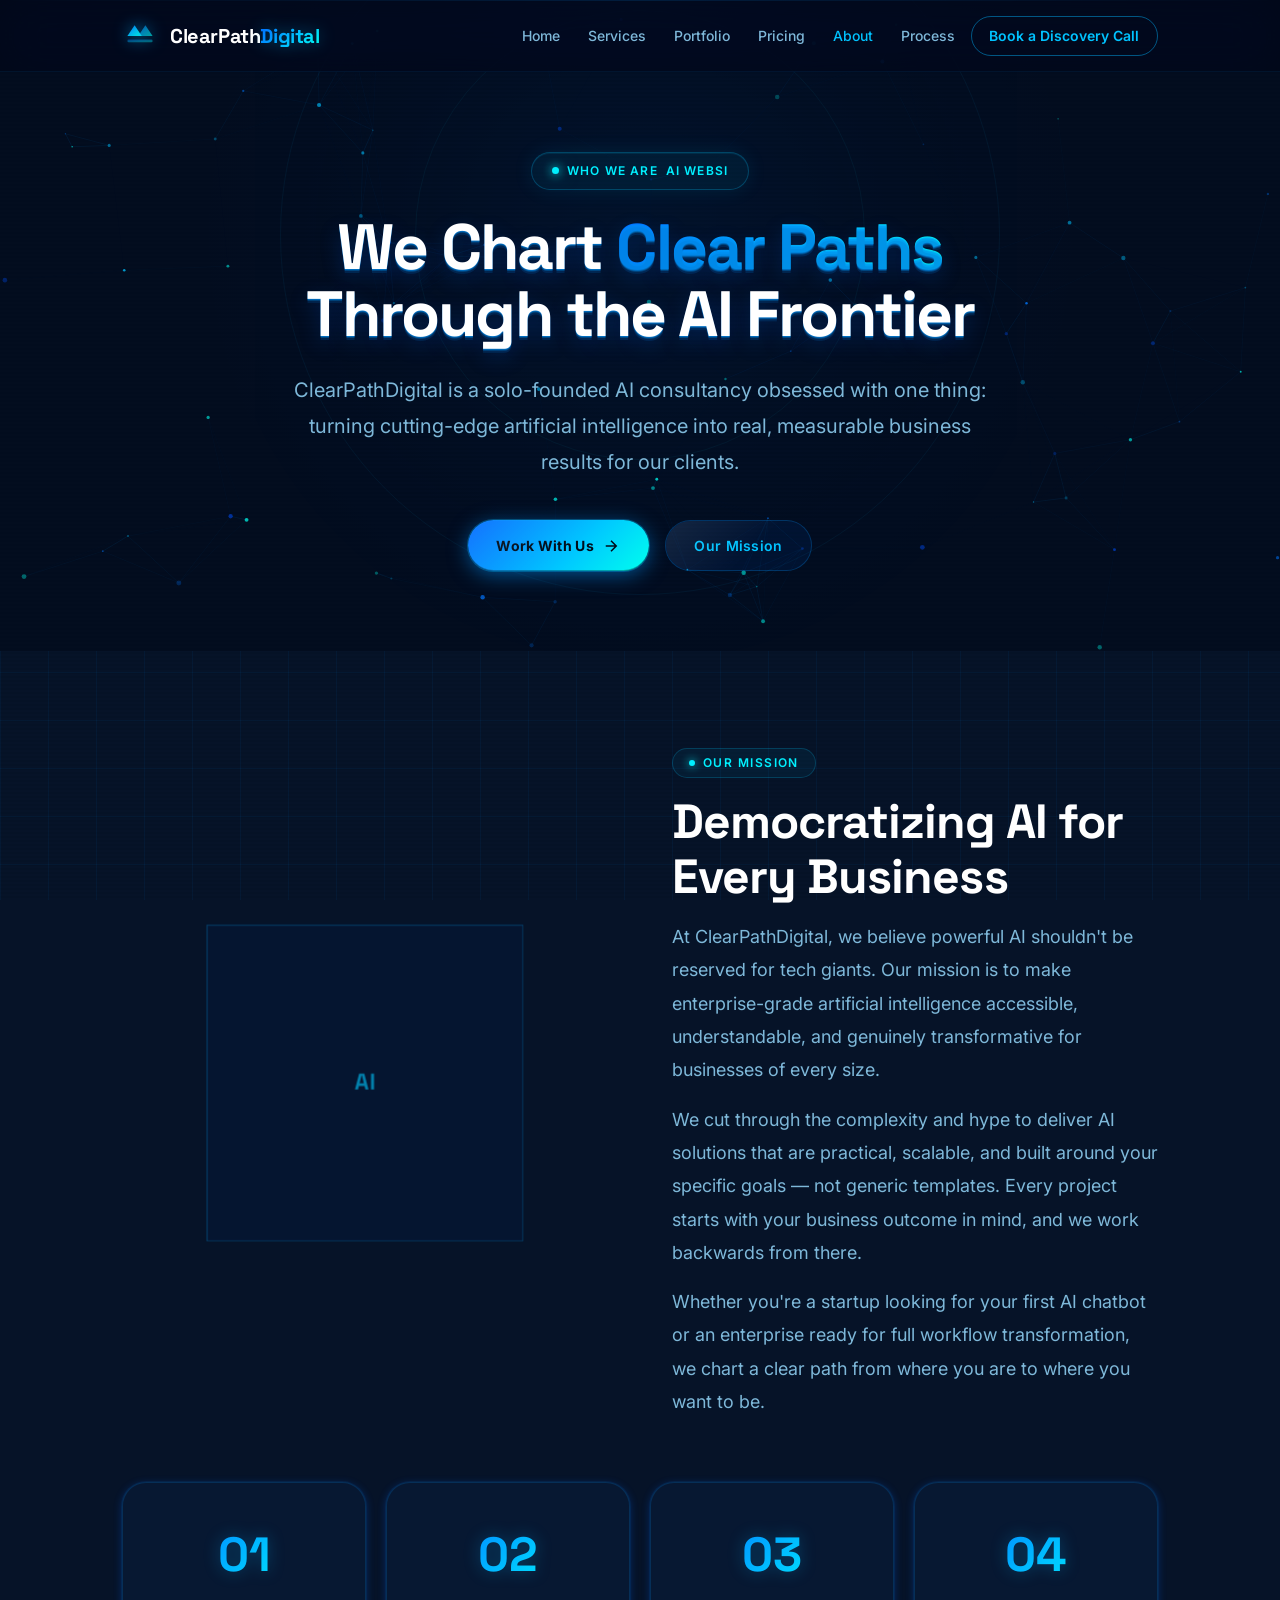
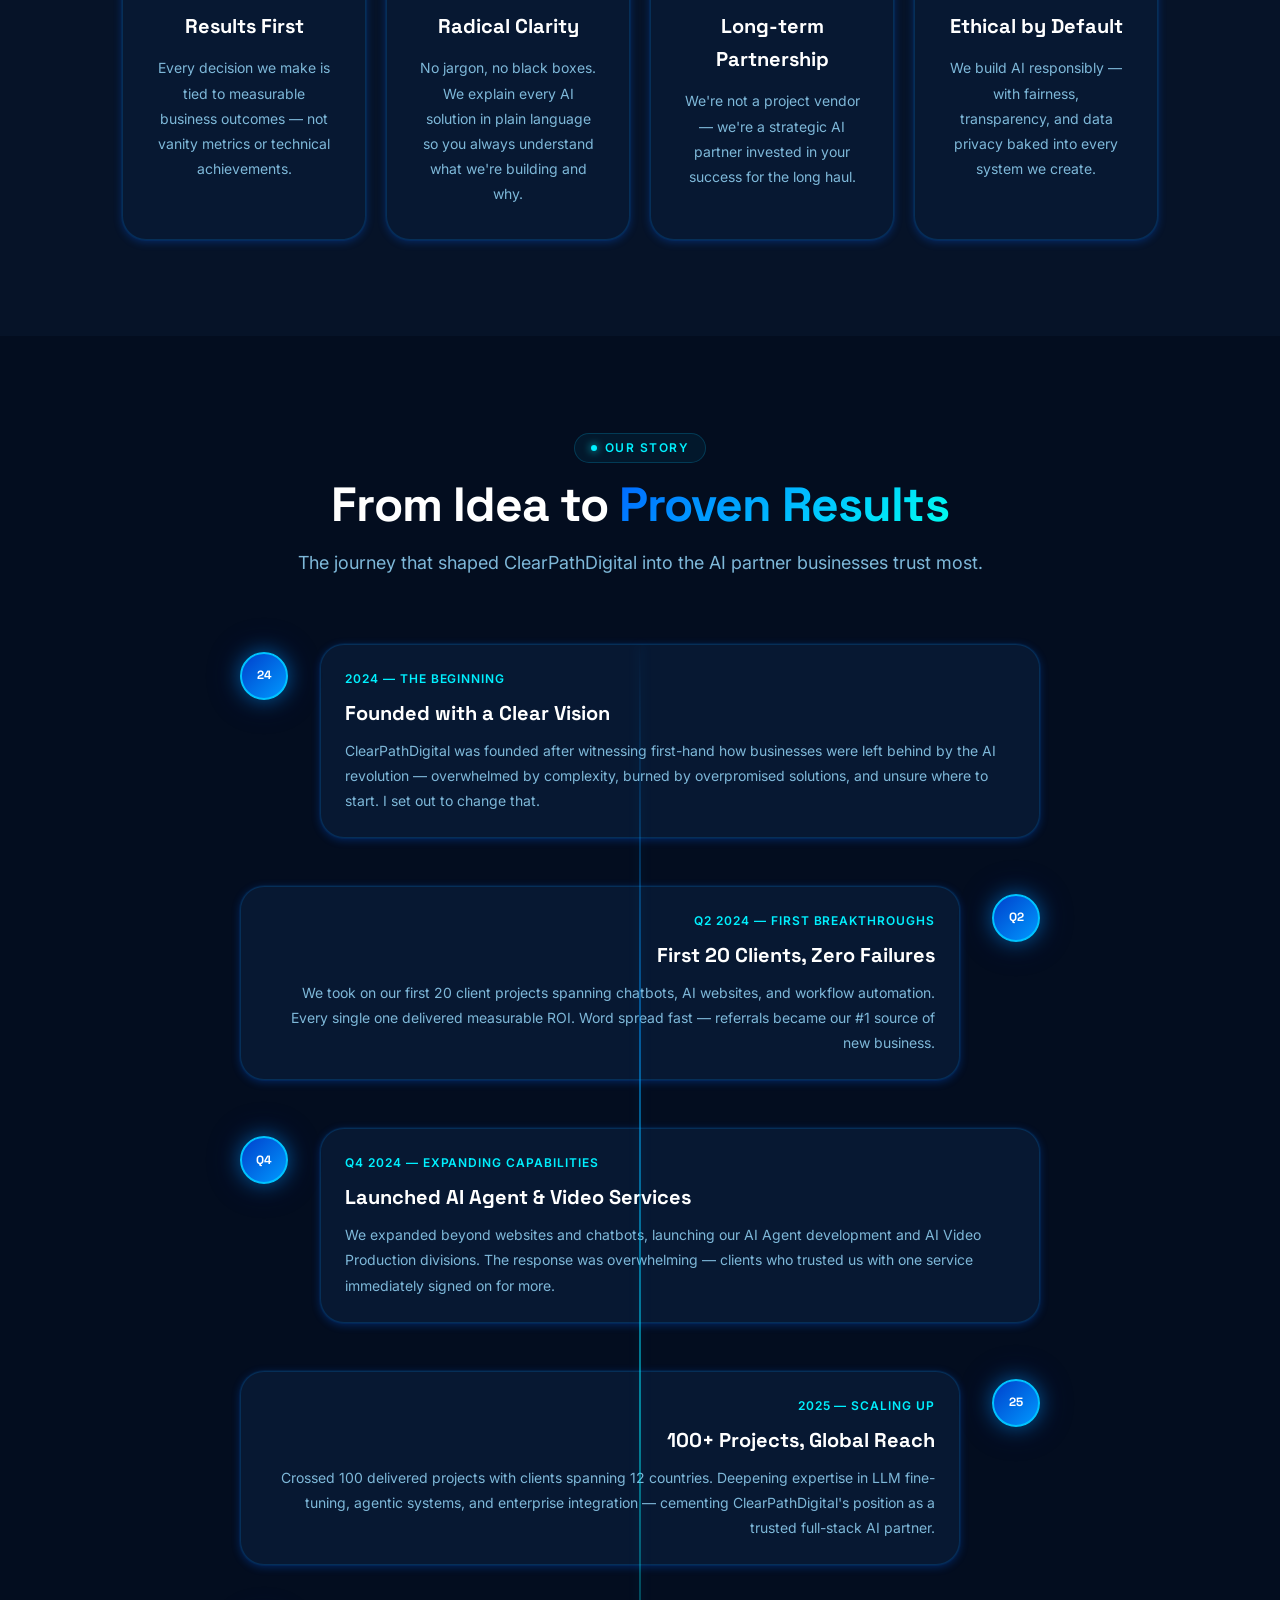
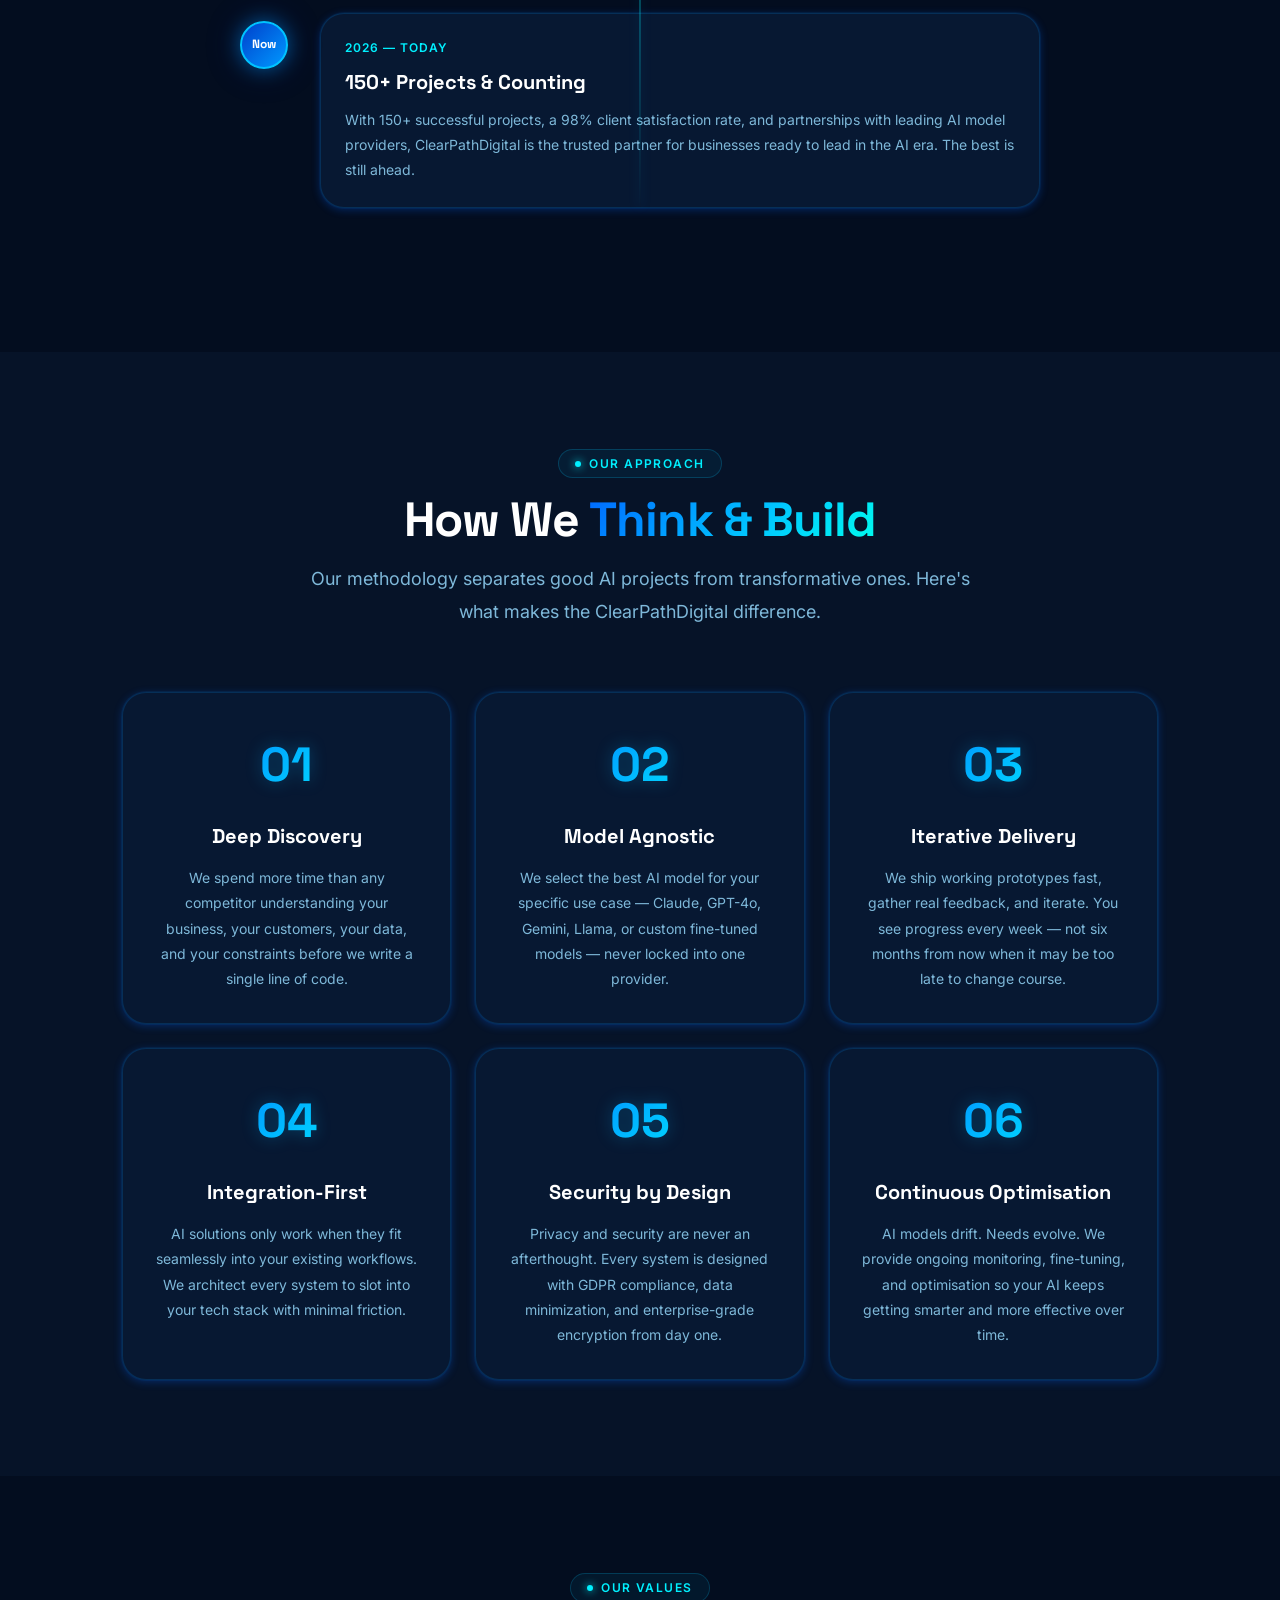
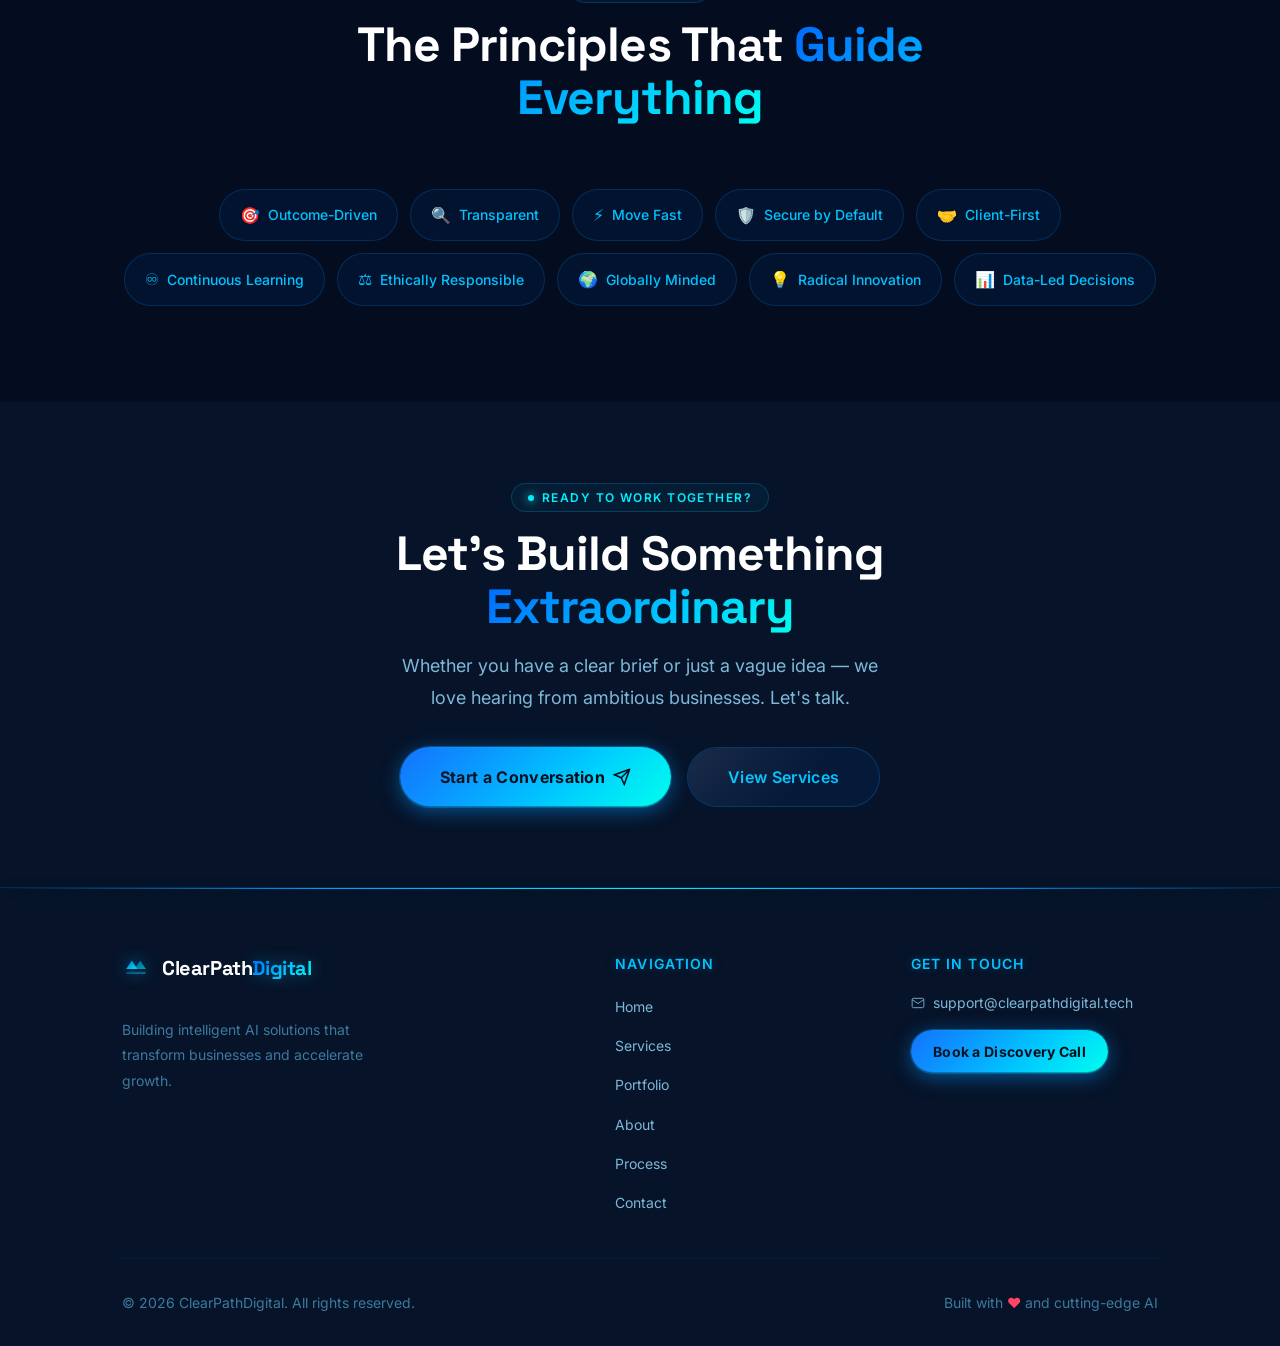
==== commit 4c803170: "Fix about page: remove false team/staff claims for solo founder - Hero sub: changed "team of AI engi" ====
--- a/about.html
+++ b/about.html
@@ -13,7 +13,7 @@
   <meta property="og:type" content="website" />
   <meta property="og:url" content="https://clearpathdigital.tech/about.html" />
   <meta property="og:title" content="About ClearPathDigital – Mission, Story & Approach" />
-  <meta property="og:description" content="Meet the team behind ClearPathDigital and discover the mission, story, and values driving our AI-first approach." />
+  <meta property="og:description" content="Meet the founder behind ClearPathDigital and discover the mission, story, and values driving our AI-first approach." />
   <meta property="og:site_name" content="ClearPathDigital" />
   <meta name="twitter:card" content="summary_large_image" />
   <meta name="twitter:title" content="About ClearPathDigital – Mission, Story & Approach" />
@@ -92,7 +92,7 @@
           We Chart <span class="gradient-text">Clear Paths</span><br/>Through the AI Frontier
         </h1>
         <p class="hero-sub">
-          ClearPathDigital is a team of AI engineers, designers, and strategists obsessed with one thing: turning cutting-edge artificial intelligence into real, measurable business results for our clients.
+          ClearPathDigital is a solo-founded AI consultancy obsessed with one thing: turning cutting-edge artificial intelligence into real, measurable business results for our clients.
         </p>
         <div style="display:flex;gap:var(--sp-4);justify-content:center;flex-wrap:wrap;margin-top:var(--sp-8);">
           <a href="contact.html" class="btn btn-primary">Work With Us <svg width="18" height="18" viewBox="0 0 24 24" fill="none" stroke="currentColor" stroke-width="2"><path d="M5 12h14M12 5l7 7-7 7"/></svg></a>
@@ -163,7 +163,7 @@
       <div class="container">
         <div class="section-header">
           <span class="section-tag">Our Story</span>
-          <h2 id="story-heading" class="section-title">From Idea to <span class="gradient-text">Industry Leader</span></h2>
+          <h2 id="story-heading" class="section-title">From Idea to <span class="gradient-text">Proven Results</span></h2>
           <p class="section-desc">The journey that shaped ClearPathDigital into the AI partner businesses trust most.</p>
         </div>
 
@@ -174,7 +174,7 @@
             <div class="timeline-content">
               <div class="timeline-year">2024 — The Beginning</div>
               <h3>Founded with a Clear Vision</h3>
-              <p>ClearPathDigital was founded after our team witnessed first-hand how businesses were left behind by the AI revolution — overwhelmed by complexity, burned by overpromised solutions, and unsure where to start. We set out to change that.</p>
+              <p>ClearPathDigital was founded after witnessing first-hand how businesses were left behind by the AI revolution — overwhelmed by complexity, burned by overpromised solutions, and unsure where to start. I set out to change that.</p>
             </div>
           </div>
 
@@ -201,7 +201,7 @@
             <div class="timeline-content">
               <div class="timeline-year">2025 — Scaling Up</div>
               <h3>100+ Projects, Global Reach</h3>
-              <p>We crossed 100 delivered projects with clients spanning 12 countries. Our team grew to include specialists in LLM fine-tuning, agentic systems, and enterprise integration — cementing our position as a full-stack AI partner.</p>
+              <p>Crossed 100 delivered projects with clients spanning 12 countries. Deepening expertise in LLM fine-tuning, agentic systems, and enterprise integration — cementing ClearPathDigital's position as a trusted full-stack AI partner.</p>
             </div>
           </div>
 
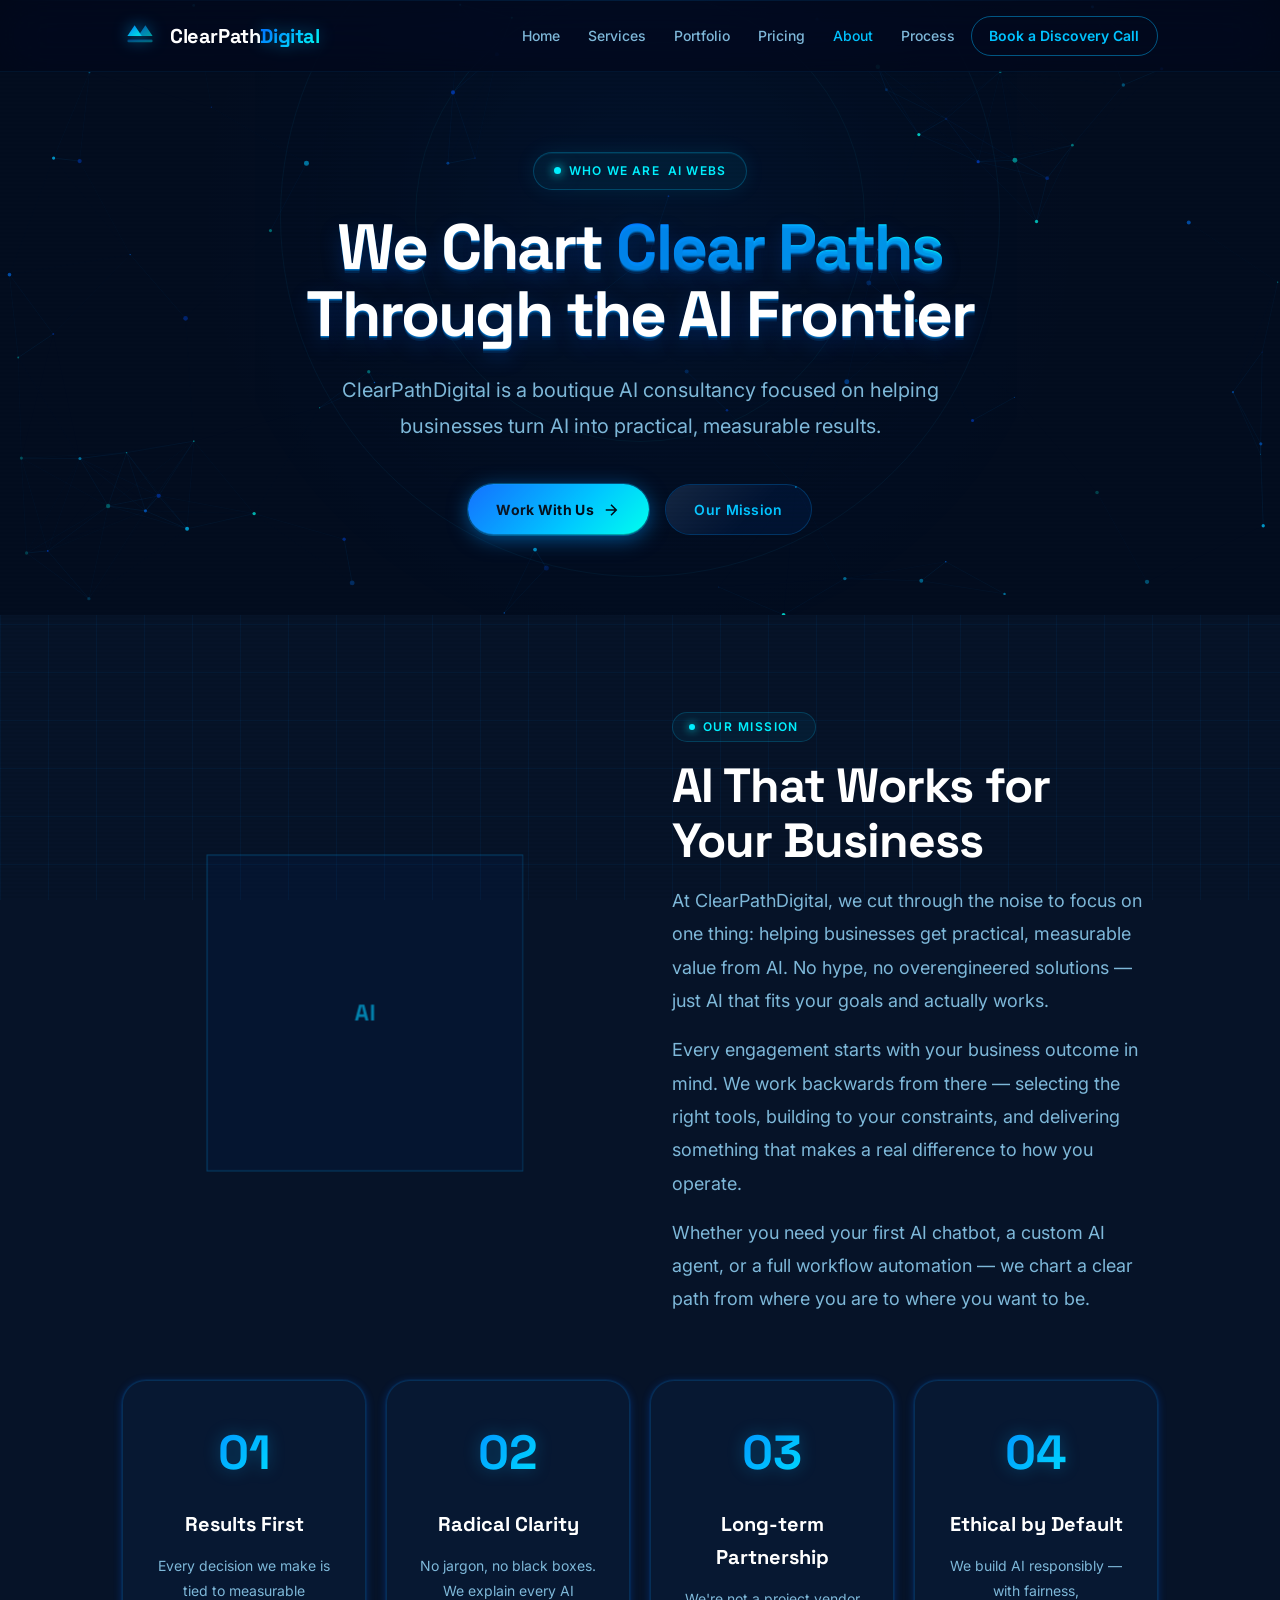
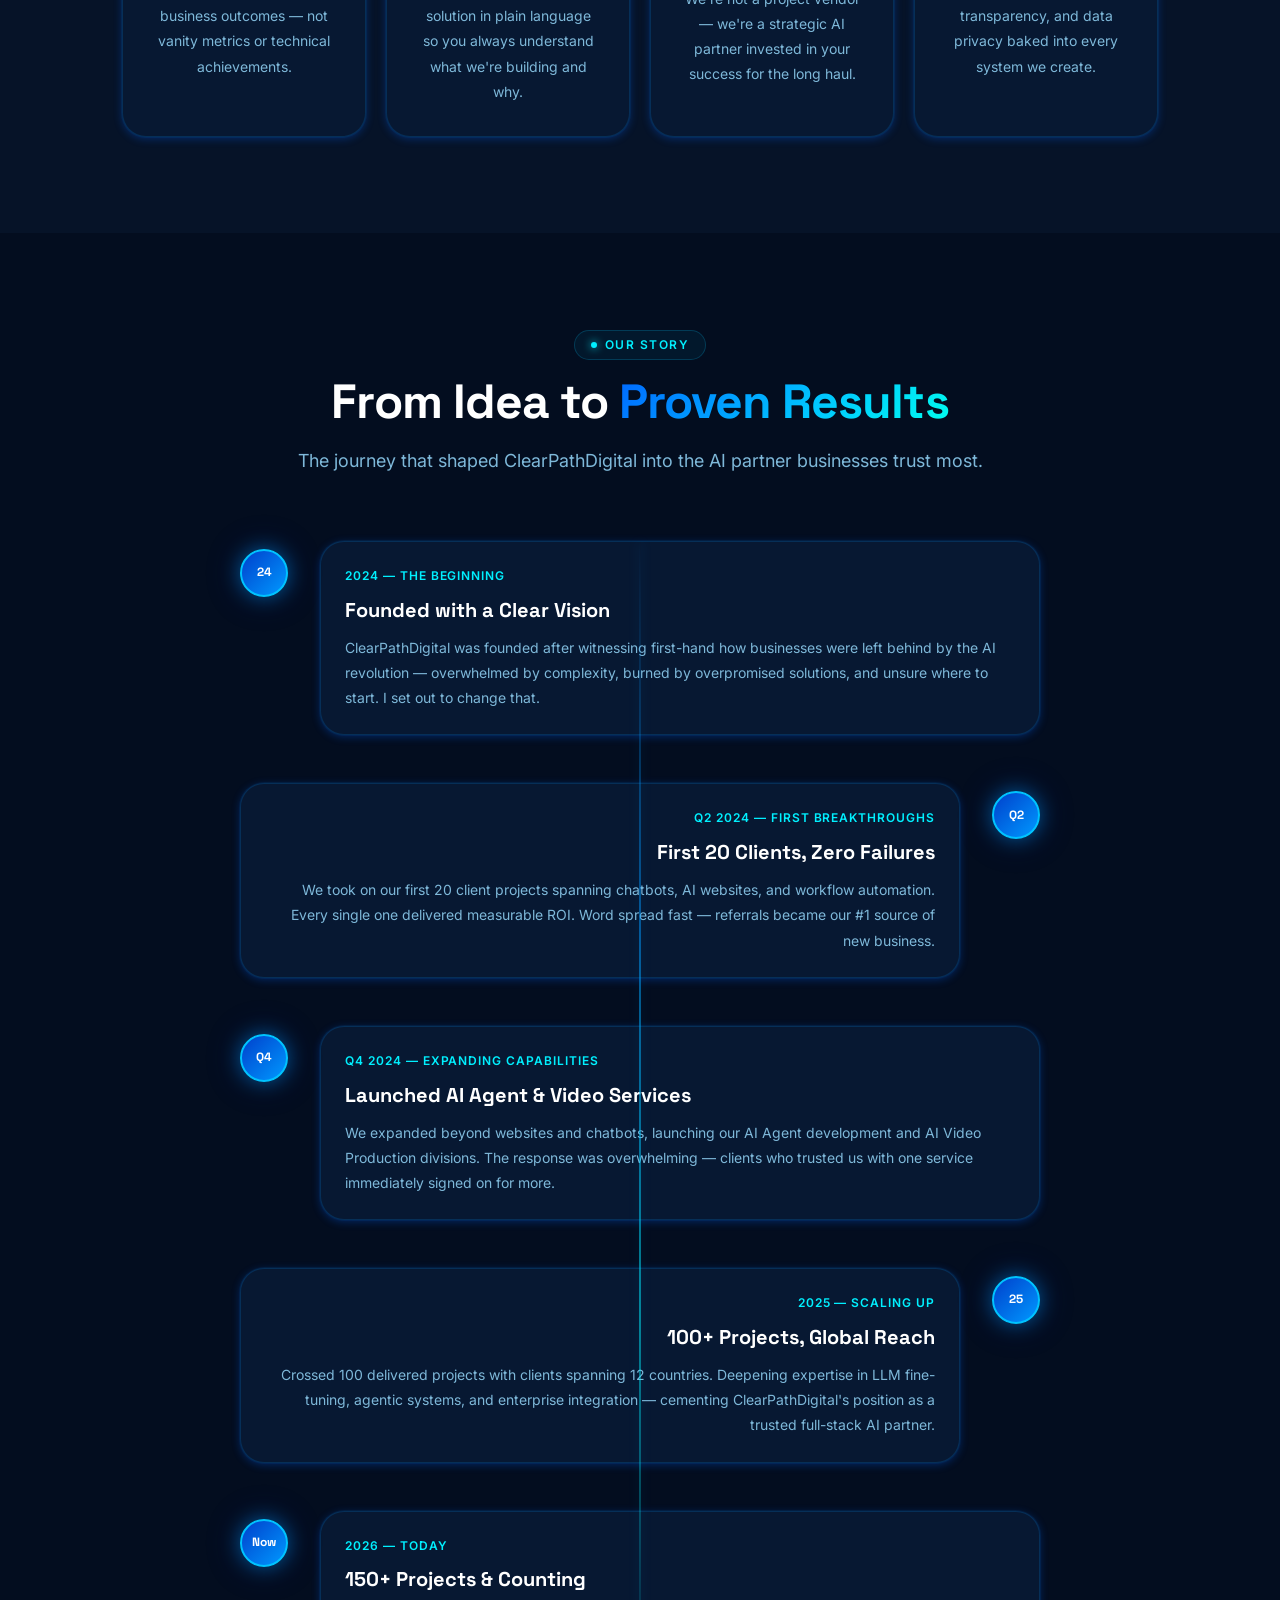
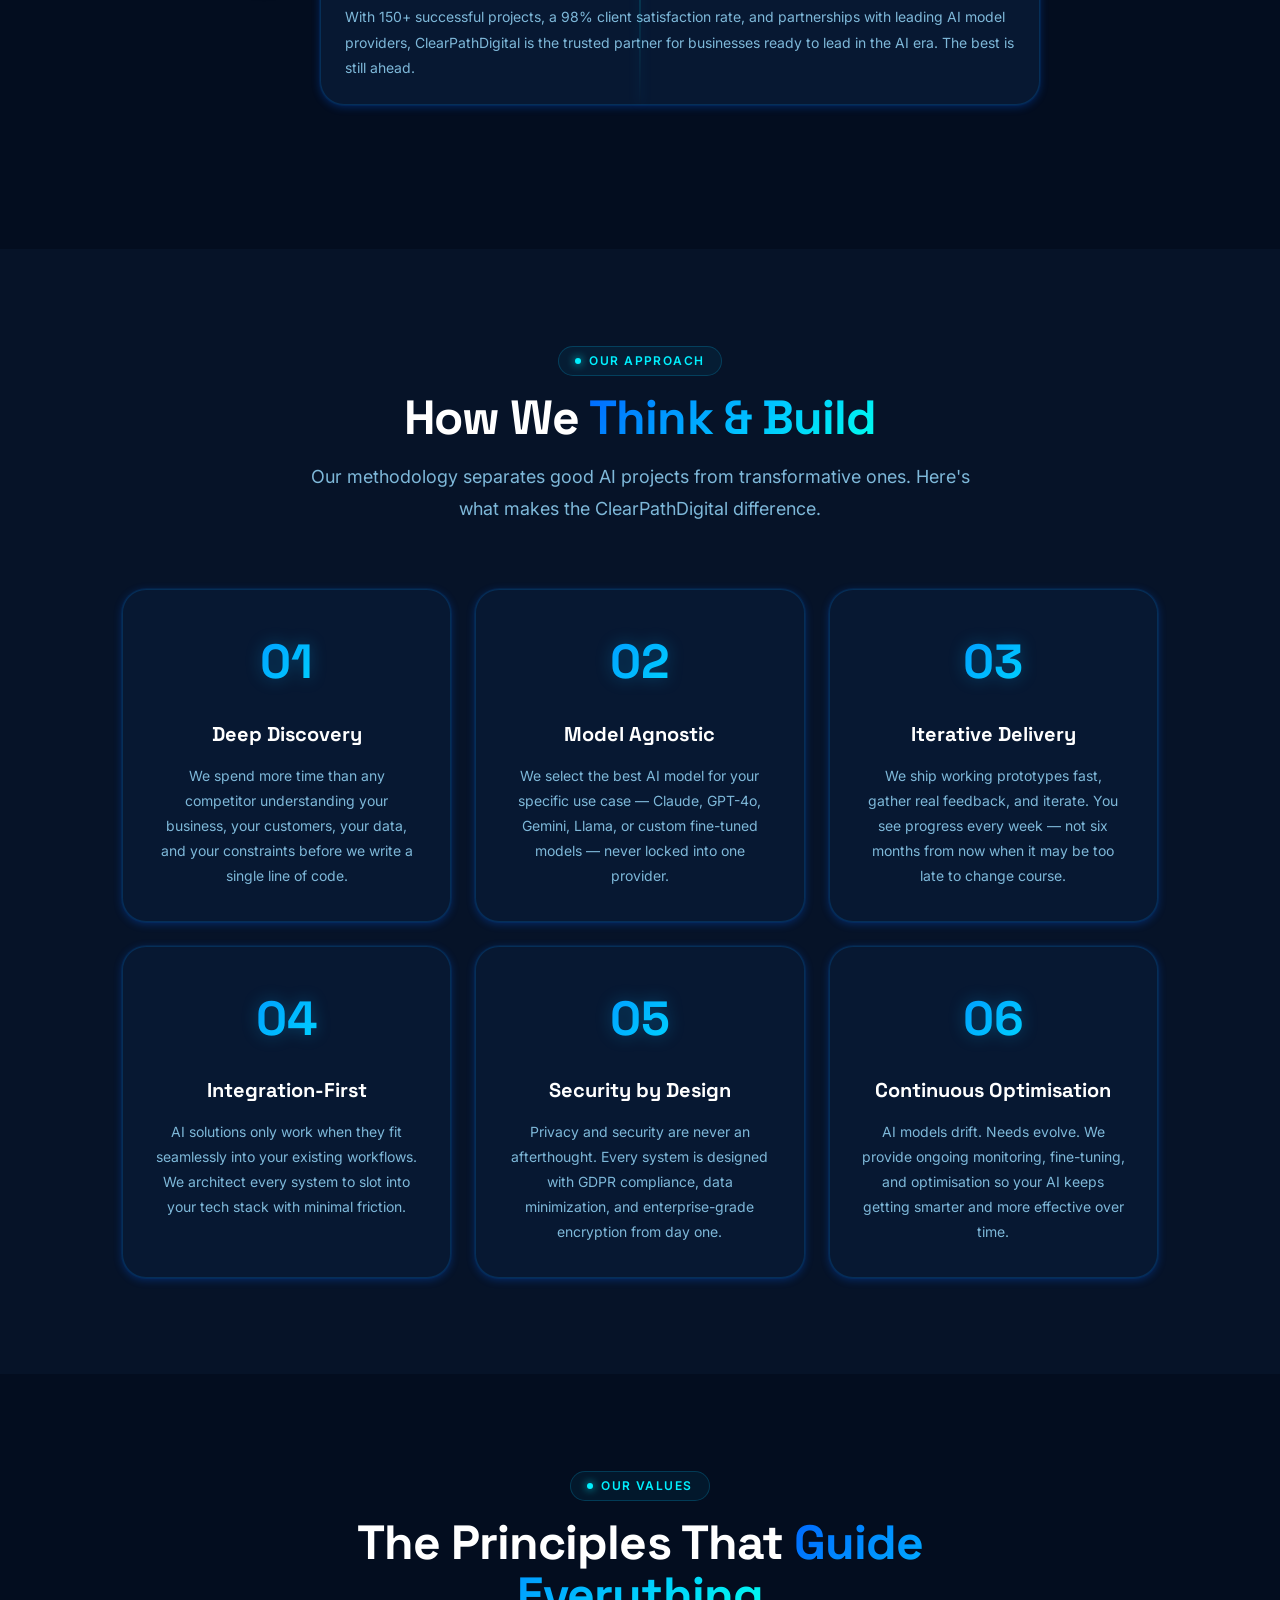
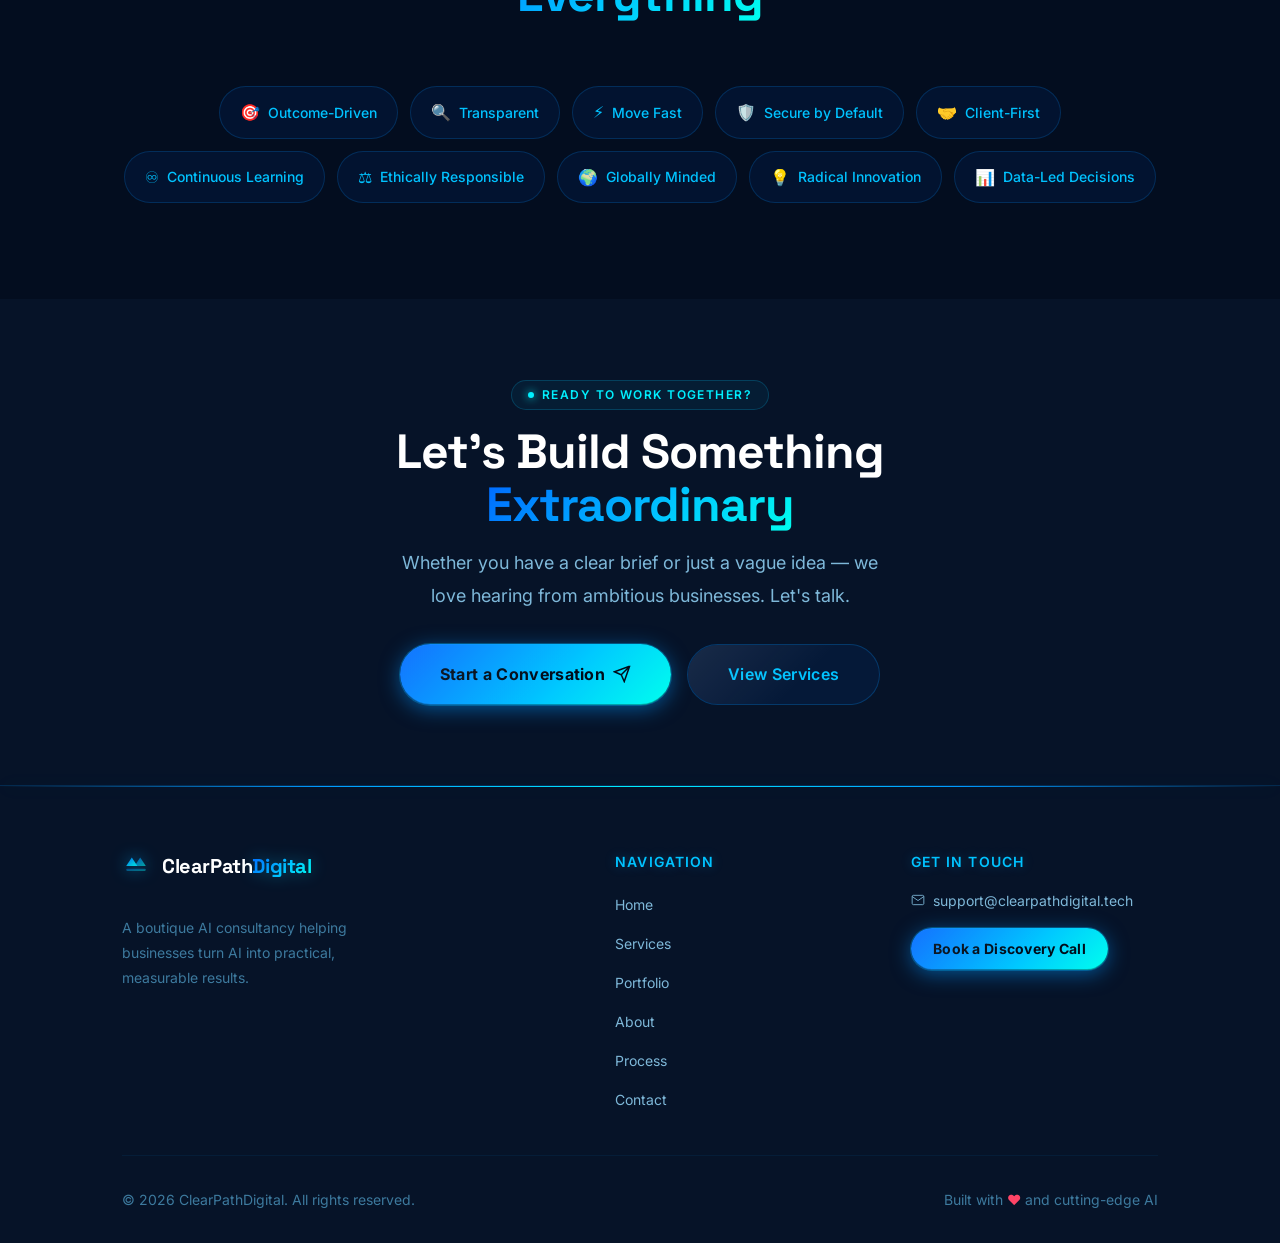
==== commit 1212ed2a: "Rebrand positioning: boutique AI consultancy for practical, measurable results - Footer tagline upda" ====
--- a/about.html
+++ b/about.html
@@ -4,7 +4,7 @@
   <meta charset="UTF-8" />
   <meta name="viewport" content="width=device-width, initial-scale=1.0" />
   <title>About Us – ClearPathDigital | Mission, Story & Approach</title>
-  <meta name="description" content="Learn about ClearPathDigital — our mission to democratize AI, our founding story, and the principles that guide how we build transformative AI solutions for businesses." />
+  <meta name="description" content="Learn about ClearPathDigital — a boutique AI consultancy focused on helping businesses turn AI into practical, measurable results. Our story, mission, and approach." />
   <meta name="keywords" content="ClearPathDigital about, AI company mission, AI agency story, who we are, our approach to AI" />
   <meta name="author" content="ClearPathDigital" />
   <meta name="robots" content="index, follow" />
@@ -92,7 +92,7 @@
           We Chart <span class="gradient-text">Clear Paths</span><br/>Through the AI Frontier
         </h1>
         <p class="hero-sub">
-          ClearPathDigital is a solo-founded AI consultancy obsessed with one thing: turning cutting-edge artificial intelligence into real, measurable business results for our clients.
+          ClearPathDigital is a boutique AI consultancy focused on helping businesses turn AI into practical, measurable results.
         </p>
         <div style="display:flex;gap:var(--sp-4);justify-content:center;flex-wrap:wrap;margin-top:var(--sp-8);">
           <a href="contact.html" class="btn btn-primary">Work With Us <svg width="18" height="18" viewBox="0 0 24 24" fill="none" stroke="currentColor" stroke-width="2"><path d="M5 12h14M12 5l7 7-7 7"/></svg></a>
@@ -119,15 +119,15 @@
 
           <div class="mission-content">
             <span class="section-tag">Our Mission</span>
-            <h2 id="mission-heading">Democratizing AI for Every Business</h2>
+            <h2 id="mission-heading">AI That Works for Your Business</h2>
             <p>
-              At ClearPathDigital, we believe powerful AI shouldn't be reserved for tech giants. Our mission is to make enterprise-grade artificial intelligence accessible, understandable, and genuinely transformative for businesses of every size.
+              At ClearPathDigital, we cut through the noise to focus on one thing: helping businesses get practical, measurable value from AI. No hype, no overengineered solutions — just AI that fits your goals and actually works.
             </p>
             <p>
-              We cut through the complexity and hype to deliver AI solutions that are practical, scalable, and built around your specific goals — not generic templates. Every project starts with your business outcome in mind, and we work backwards from there.
+              Every engagement starts with your business outcome in mind. We work backwards from there — selecting the right tools, building to your constraints, and delivering something that makes a real difference to how you operate.
             </p>
             <p>
-              Whether you're a startup looking for your first AI chatbot or an enterprise ready for full workflow transformation, we chart a clear path from where you are to where you want to be.
+              Whether you need your first AI chatbot, a custom AI agent, or a full workflow automation — we chart a clear path from where you are to where you want to be.
             </p>
           </div>
         </div>
@@ -317,7 +317,7 @@
             <span class="logo-icon"><svg width="28" height="28" viewBox="0 0 40 40" fill="none"><defs><linearGradient id="cpd-fa" x1="0%" y1="0%" x2="100%" y2="100%"><stop offset="0%" stop-color="#0077ff"/><stop offset="100%" stop-color="#00ffee"/></linearGradient></defs><path d="M6 20 L14 8 L22 20 L14 20" fill="url(#cpd-fa)" opacity="0.9"/><path d="M18 20 L26 8 L34 20 L26 20" fill="url(#cpd-fa)" opacity="0.6"/><rect x="6" y="24" width="28" height="3" rx="1.5" fill="url(#cpd-fa)" opacity="0.4"/></svg></span>
             <span class="logo-text">ClearPath<span class="logo-accent">Digital</span></span>
           </a>
-          <p class="footer-tagline">Building intelligent AI solutions that transform businesses and accelerate growth.</p>
+          <p class="footer-tagline">A boutique AI consultancy helping businesses turn AI into practical, measurable results.</p>
         </div>
 
         <!-- Navigation -->
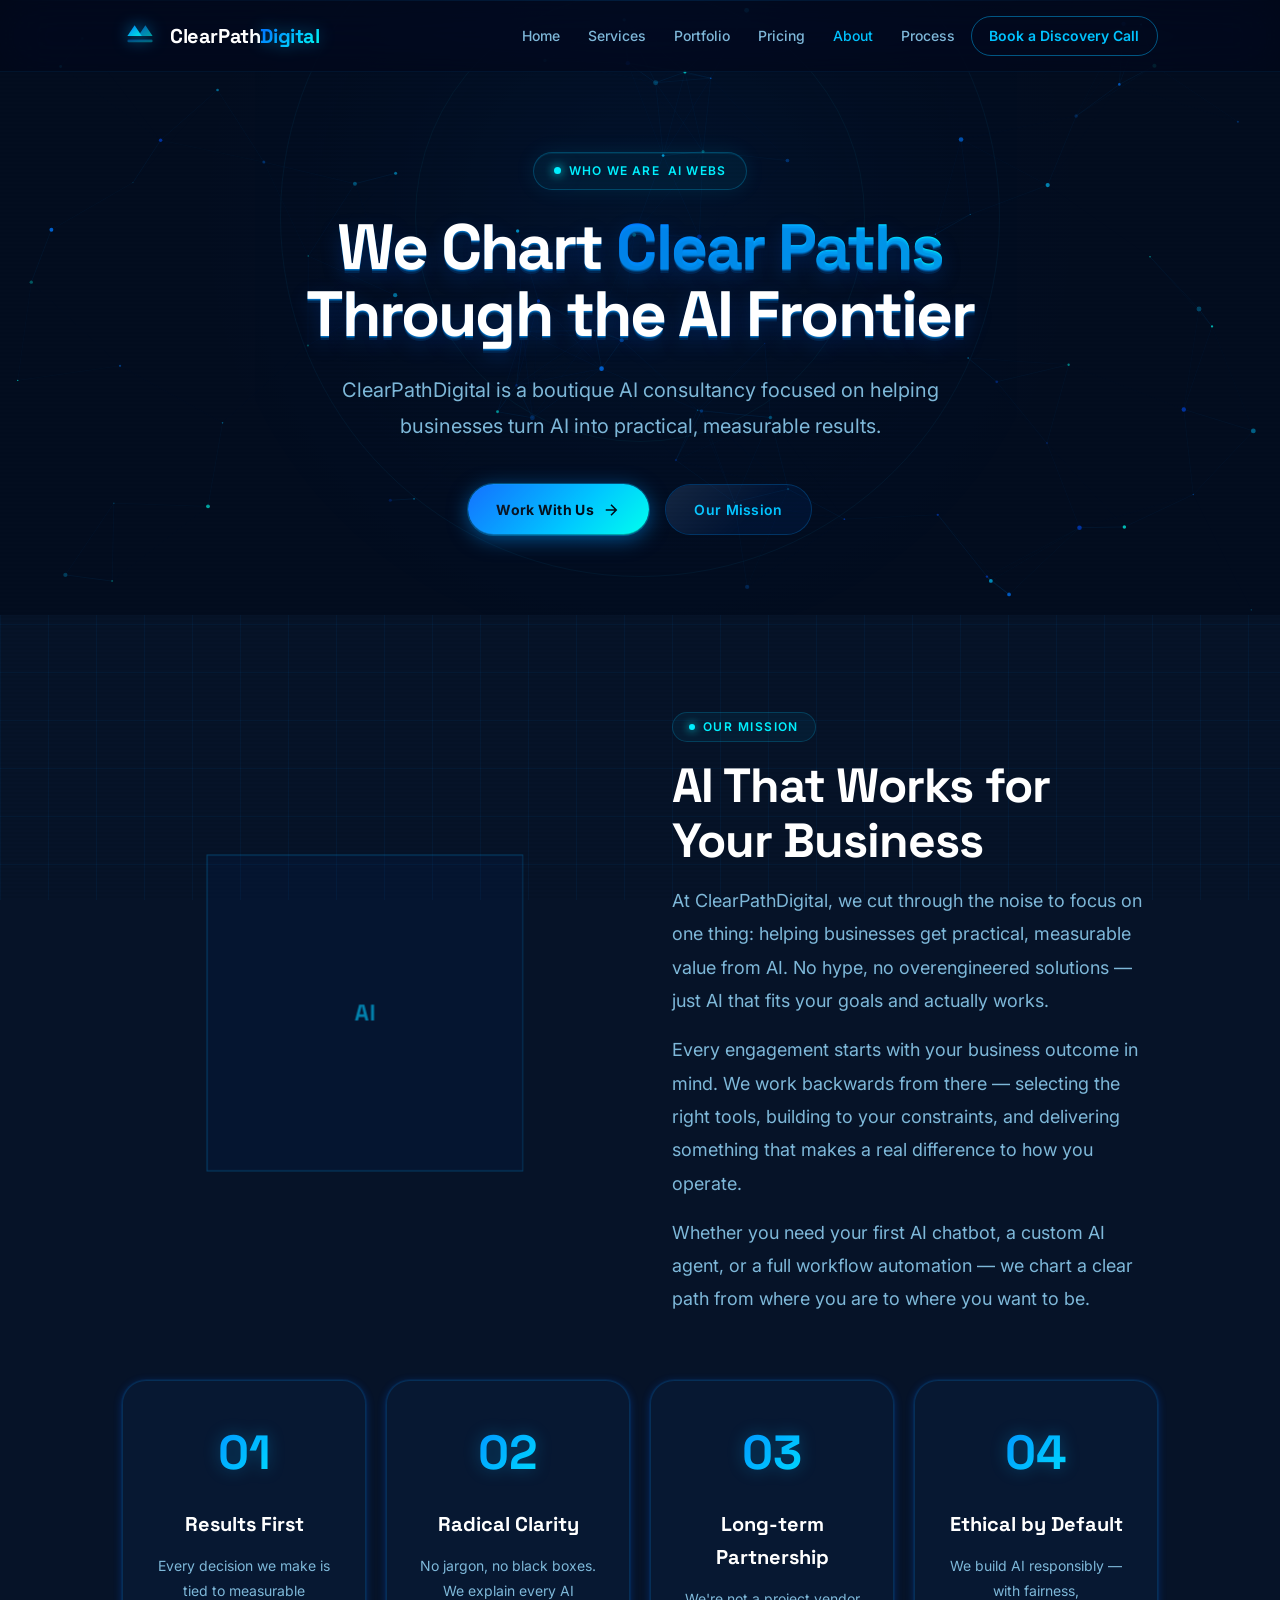
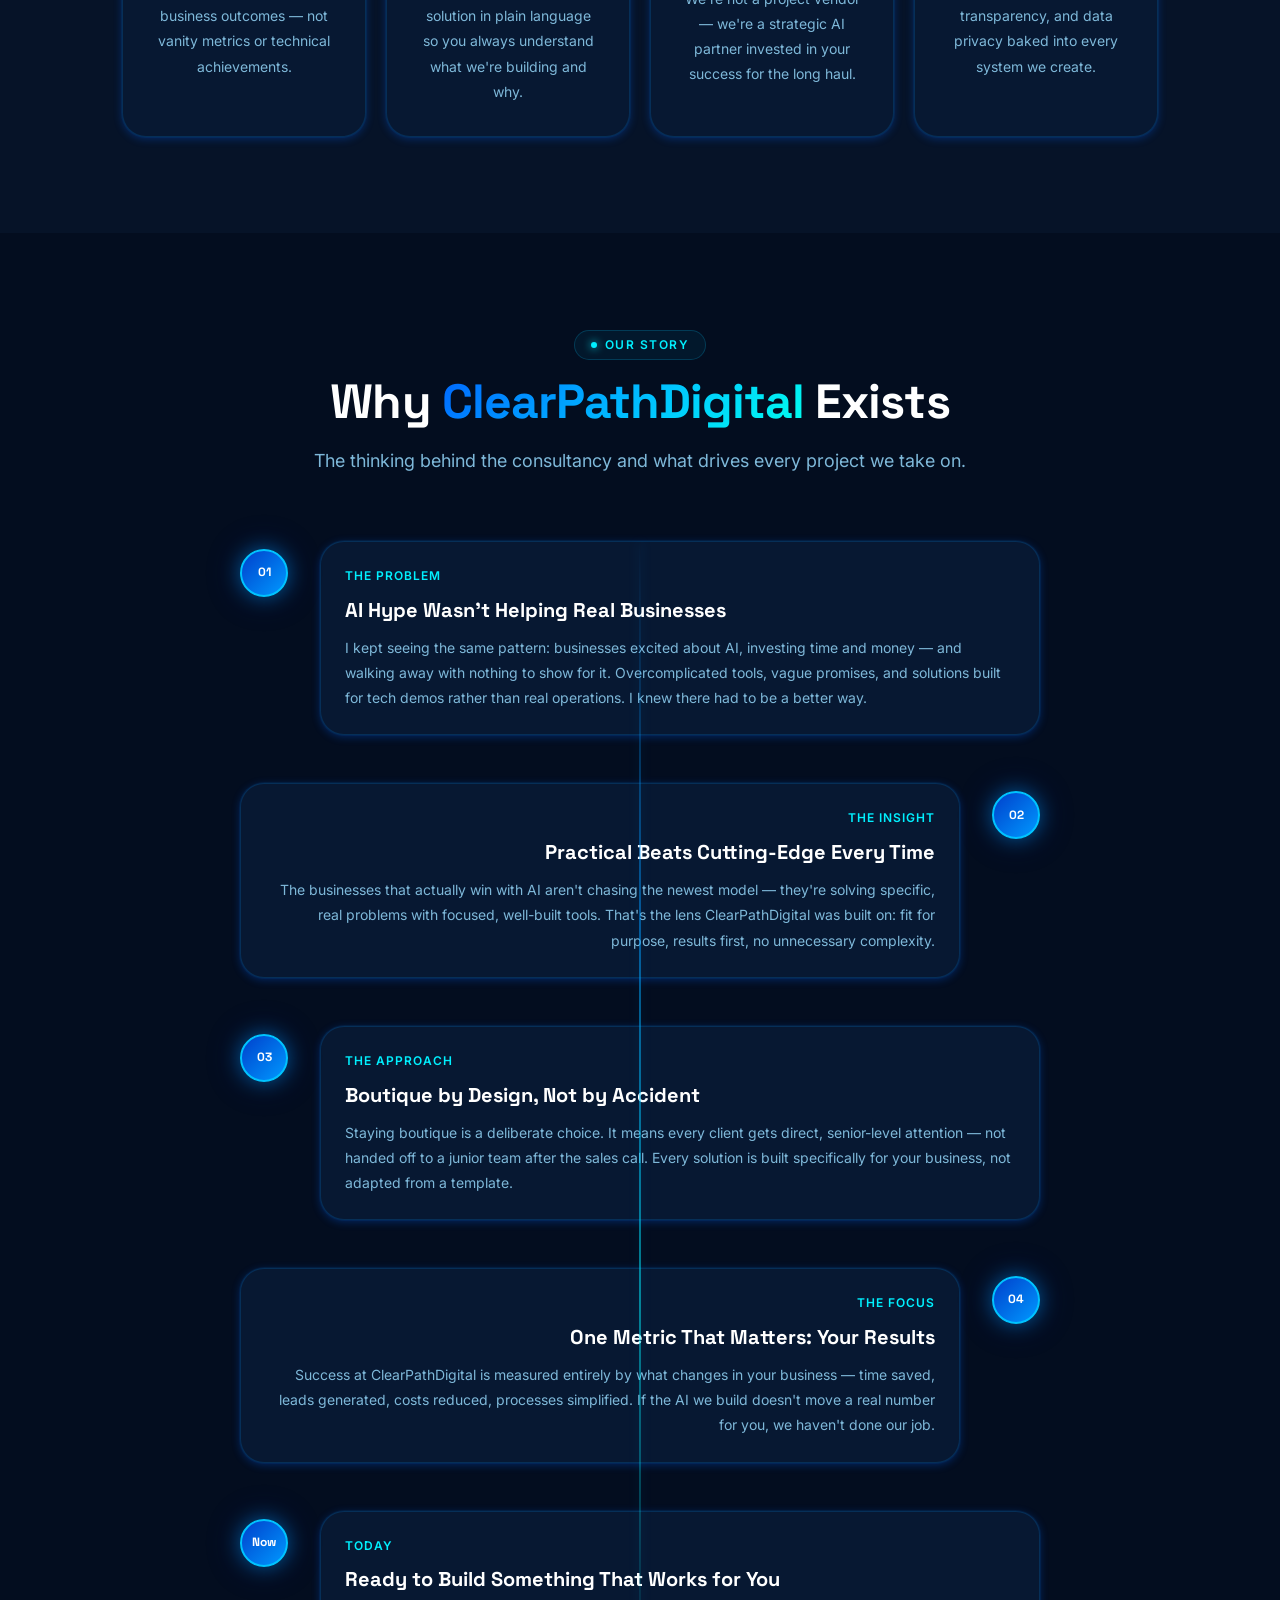
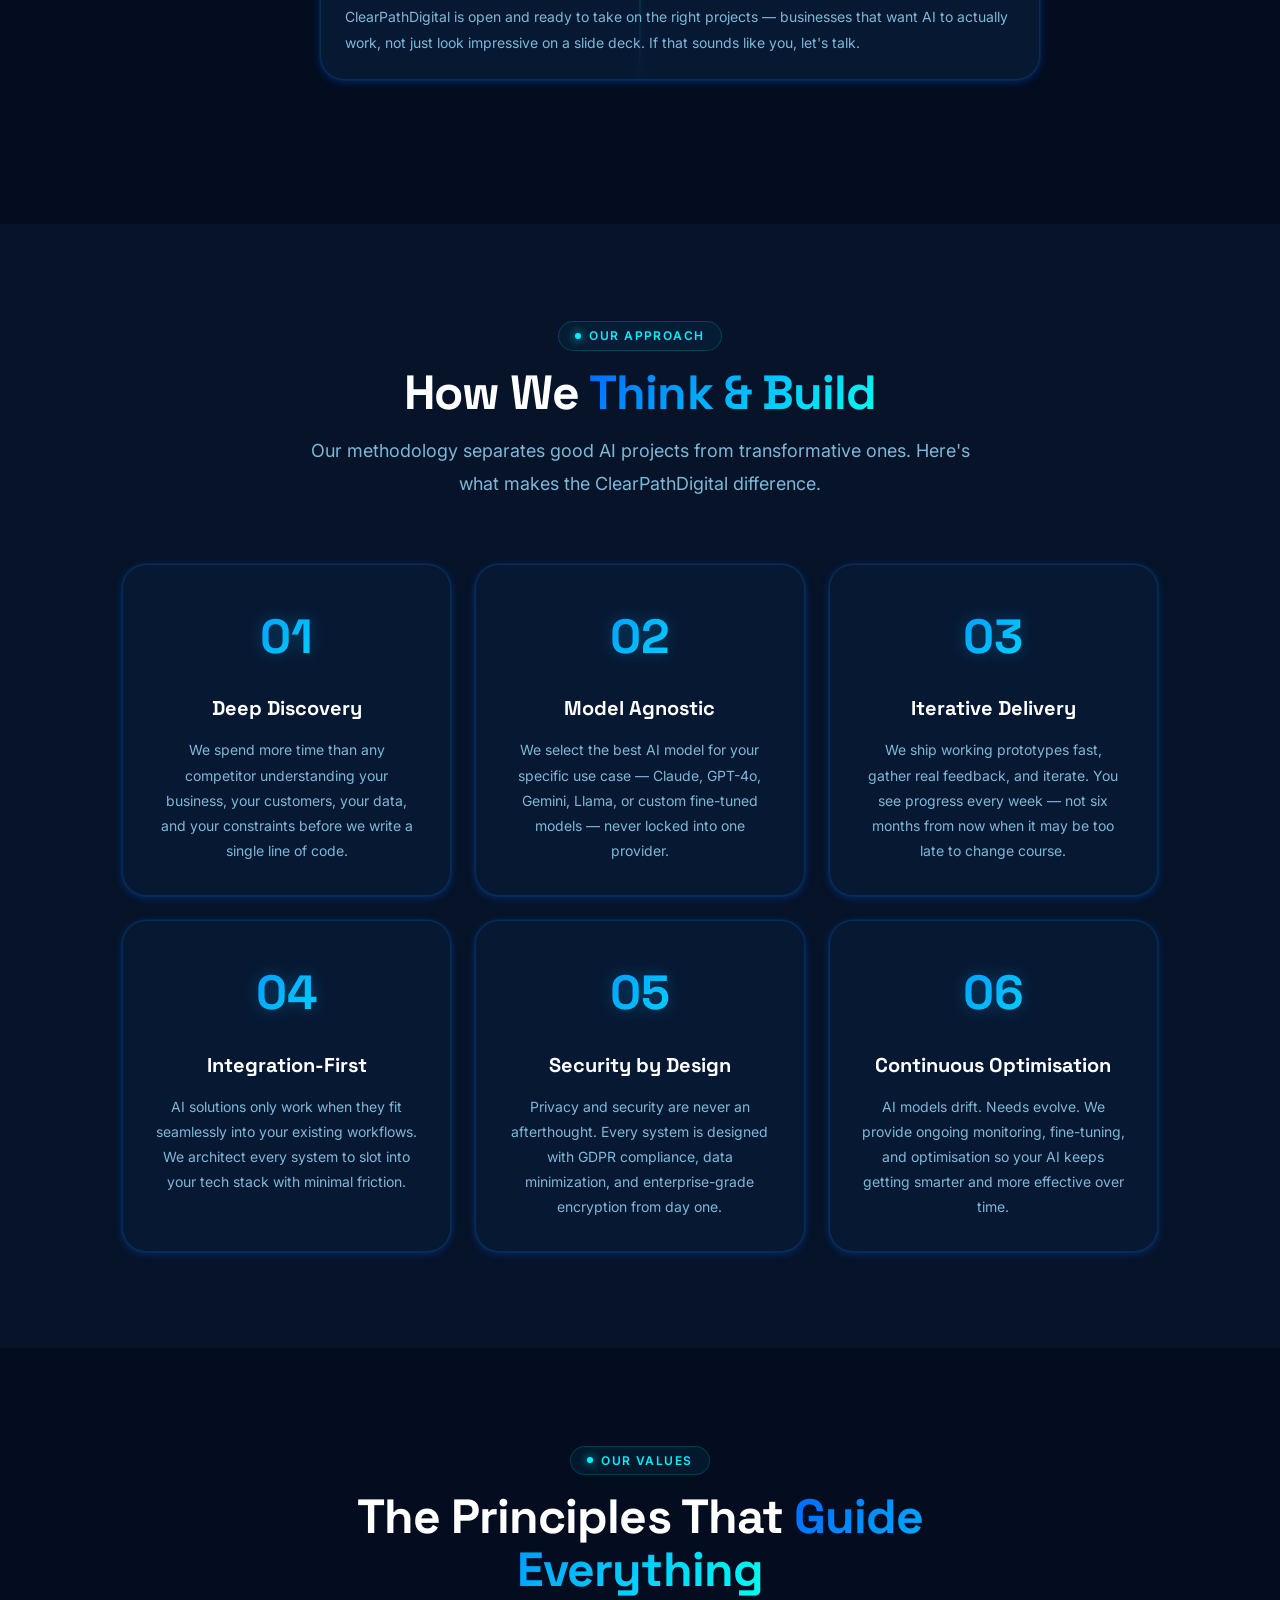
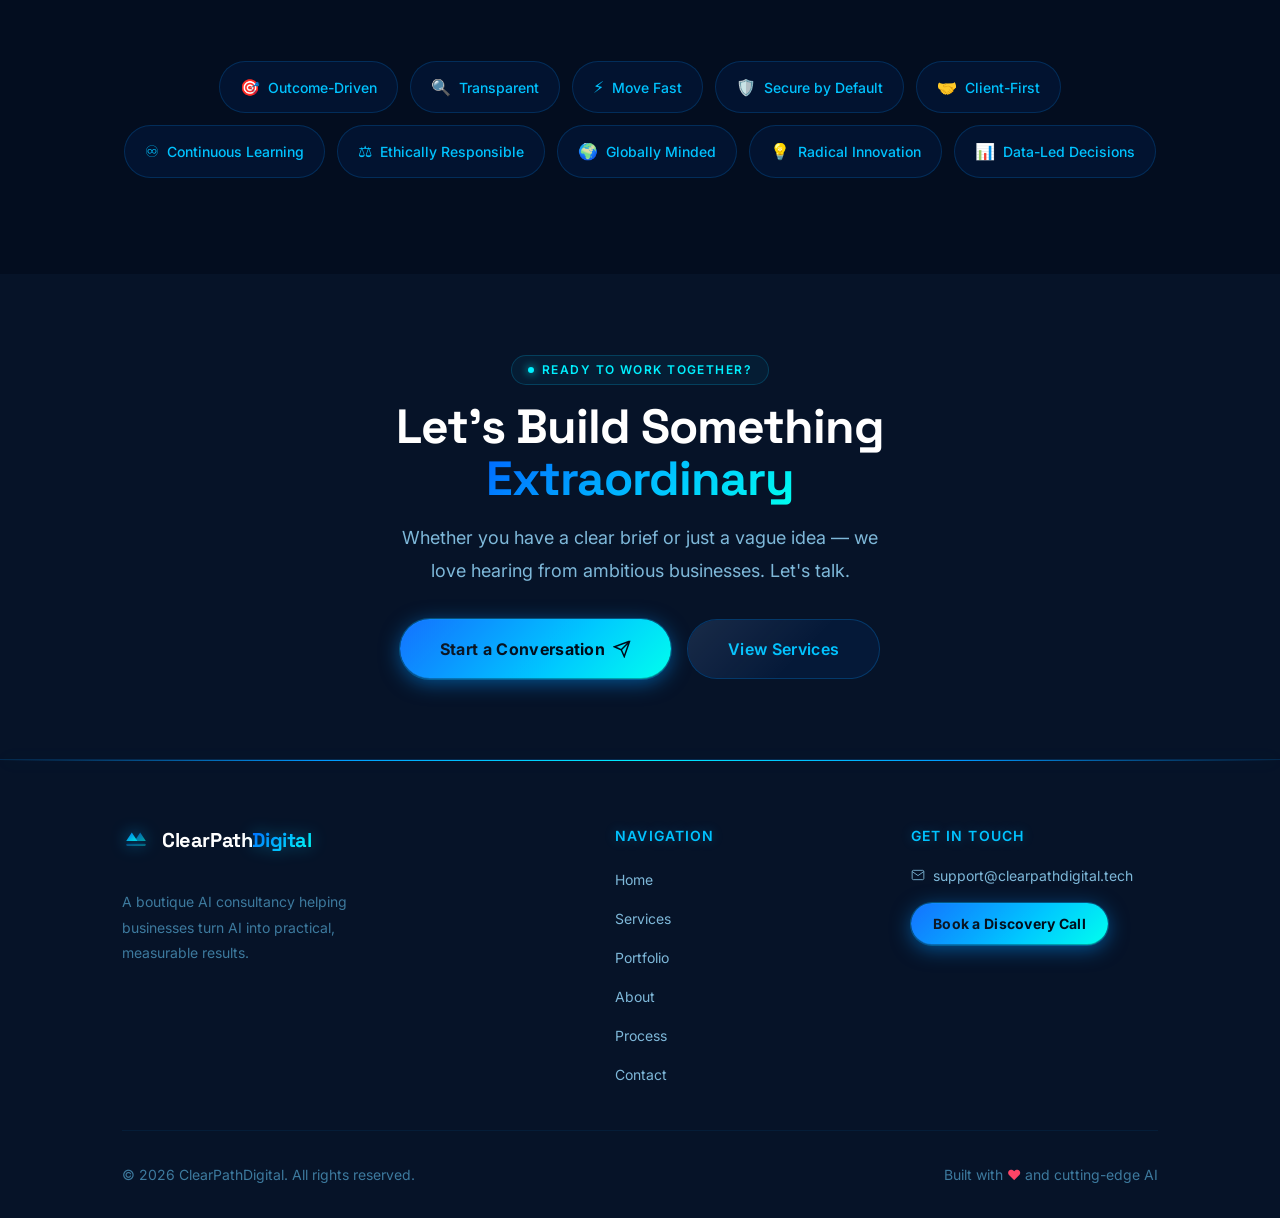
==== commit 79af4882: "Rewrite about page story: remove founding dates, milestone-based narrative - Removed all specific ye" ====
--- a/about.html
+++ b/about.html
@@ -158,59 +158,59 @@
       </div>
     </section>
 
-    <!-- OUR STORY (Timeline) -->
+    <!-- OUR STORY -->
     <section id="story" aria-labelledby="story-heading" style="background:var(--clr-bg);">
       <div class="container">
         <div class="section-header">
           <span class="section-tag">Our Story</span>
-          <h2 id="story-heading" class="section-title">From Idea to <span class="gradient-text">Proven Results</span></h2>
-          <p class="section-desc">The journey that shaped ClearPathDigital into the AI partner businesses trust most.</p>
+          <h2 id="story-heading" class="section-title">Why <span class="gradient-text">ClearPathDigital</span> Exists</h2>
+          <p class="section-desc">The thinking behind the consultancy and what drives every project we take on.</p>
         </div>
 
         <div class="timeline" role="list">
 
           <div class="timeline-item reveal" role="listitem">
-            <div class="timeline-dot" aria-hidden="true">24</div>
-            <div class="timeline-content">
-              <div class="timeline-year">2024 — The Beginning</div>
-              <h3>Founded with a Clear Vision</h3>
-              <p>ClearPathDigital was founded after witnessing first-hand how businesses were left behind by the AI revolution — overwhelmed by complexity, burned by overpromised solutions, and unsure where to start. I set out to change that.</p>
-            </div>
-          </div>
-
-          <div class="timeline-item reveal" role="listitem">
-            <div class="timeline-dot" aria-hidden="true">Q2</div>
-            <div class="timeline-content">
-              <div class="timeline-year">Q2 2024 — First Breakthroughs</div>
-              <h3>First 20 Clients, Zero Failures</h3>
-              <p>We took on our first 20 client projects spanning chatbots, AI websites, and workflow automation. Every single one delivered measurable ROI. Word spread fast — referrals became our #1 source of new business.</p>
-            </div>
-          </div>
-
-          <div class="timeline-item reveal" role="listitem">
-            <div class="timeline-dot" aria-hidden="true">Q4</div>
-            <div class="timeline-content">
-              <div class="timeline-year">Q4 2024 — Expanding Capabilities</div>
-              <h3>Launched AI Agent & Video Services</h3>
-              <p>We expanded beyond websites and chatbots, launching our AI Agent development and AI Video Production divisions. The response was overwhelming — clients who trusted us with one service immediately signed on for more.</p>
-            </div>
-          </div>
-
-          <div class="timeline-item reveal" role="listitem">
-            <div class="timeline-dot" aria-hidden="true">25</div>
-            <div class="timeline-content">
-              <div class="timeline-year">2025 — Scaling Up</div>
-              <h3>100+ Projects, Global Reach</h3>
-              <p>Crossed 100 delivered projects with clients spanning 12 countries. Deepening expertise in LLM fine-tuning, agentic systems, and enterprise integration — cementing ClearPathDigital's position as a trusted full-stack AI partner.</p>
+            <div class="timeline-dot" aria-hidden="true">01</div>
+            <div class="timeline-content">
+              <div class="timeline-year">The Problem</div>
+              <h3>AI Hype Wasn't Helping Real Businesses</h3>
+              <p>I kept seeing the same pattern: businesses excited about AI, investing time and money — and walking away with nothing to show for it. Overcomplicated tools, vague promises, and solutions built for tech demos rather than real operations. I knew there had to be a better way.</p>
+            </div>
+          </div>
+
+          <div class="timeline-item reveal" role="listitem">
+            <div class="timeline-dot" aria-hidden="true">02</div>
+            <div class="timeline-content">
+              <div class="timeline-year">The Insight</div>
+              <h3>Practical Beats Cutting-Edge Every Time</h3>
+              <p>The businesses that actually win with AI aren't chasing the newest model — they're solving specific, real problems with focused, well-built tools. That's the lens ClearPathDigital was built on: fit for purpose, results first, no unnecessary complexity.</p>
+            </div>
+          </div>
+
+          <div class="timeline-item reveal" role="listitem">
+            <div class="timeline-dot" aria-hidden="true">03</div>
+            <div class="timeline-content">
+              <div class="timeline-year">The Approach</div>
+              <h3>Boutique by Design, Not by Accident</h3>
+              <p>Staying boutique is a deliberate choice. It means every client gets direct, senior-level attention — not handed off to a junior team after the sales call. Every solution is built specifically for your business, not adapted from a template.</p>
+            </div>
+          </div>
+
+          <div class="timeline-item reveal" role="listitem">
+            <div class="timeline-dot" aria-hidden="true">04</div>
+            <div class="timeline-content">
+              <div class="timeline-year">The Focus</div>
+              <h3>One Metric That Matters: Your Results</h3>
+              <p>Success at ClearPathDigital is measured entirely by what changes in your business — time saved, leads generated, costs reduced, processes simplified. If the AI we build doesn't move a real number for you, we haven't done our job.</p>
             </div>
           </div>
 
           <div class="timeline-item reveal" role="listitem">
             <div class="timeline-dot" aria-hidden="true">Now</div>
             <div class="timeline-content">
-              <div class="timeline-year">2026 — Today</div>
-              <h3>150+ Projects & Counting</h3>
-              <p>With 150+ successful projects, a 98% client satisfaction rate, and partnerships with leading AI model providers, ClearPathDigital is the trusted partner for businesses ready to lead in the AI era. The best is still ahead.</p>
+              <div class="timeline-year">Today</div>
+              <h3>Ready to Build Something That Works for You</h3>
+              <p>ClearPathDigital is open and ready to take on the right projects — businesses that want AI to actually work, not just look impressive on a slide deck. If that sounds like you, let's talk.</p>
             </div>
           </div>
 
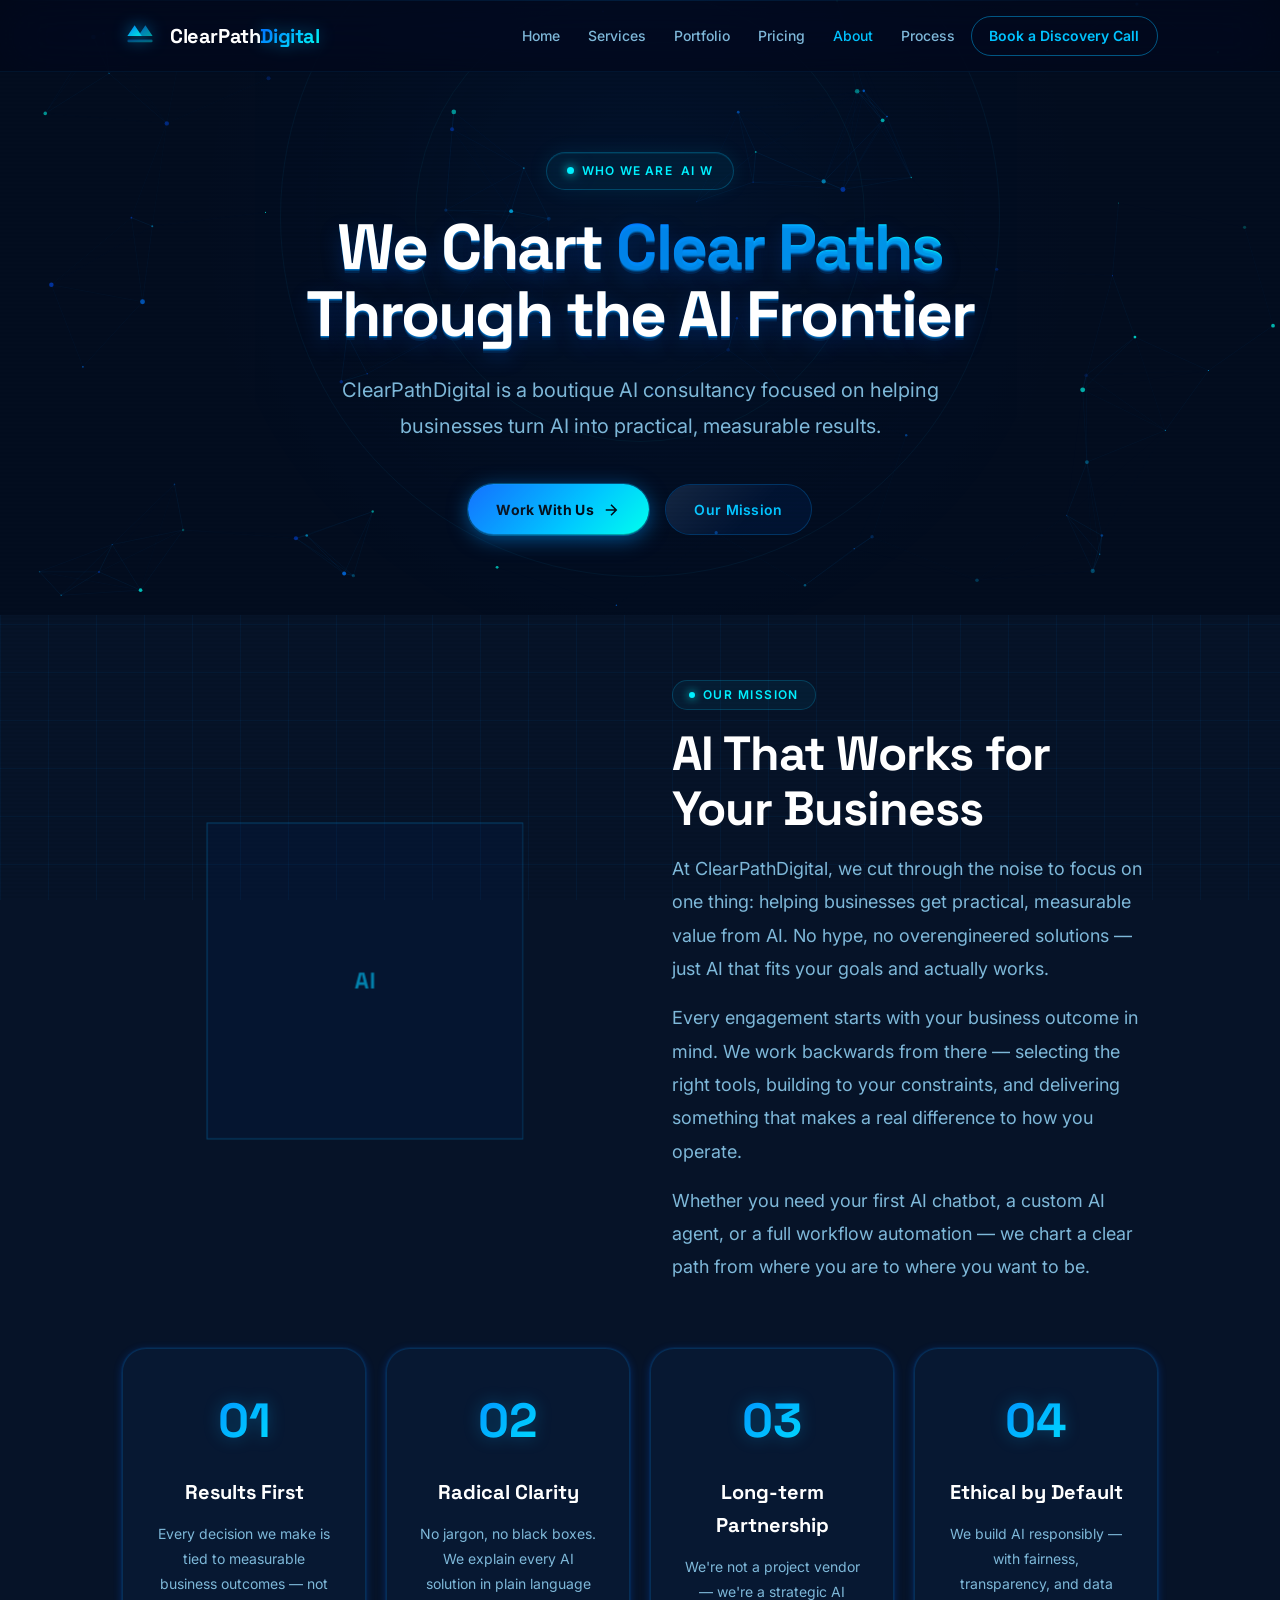
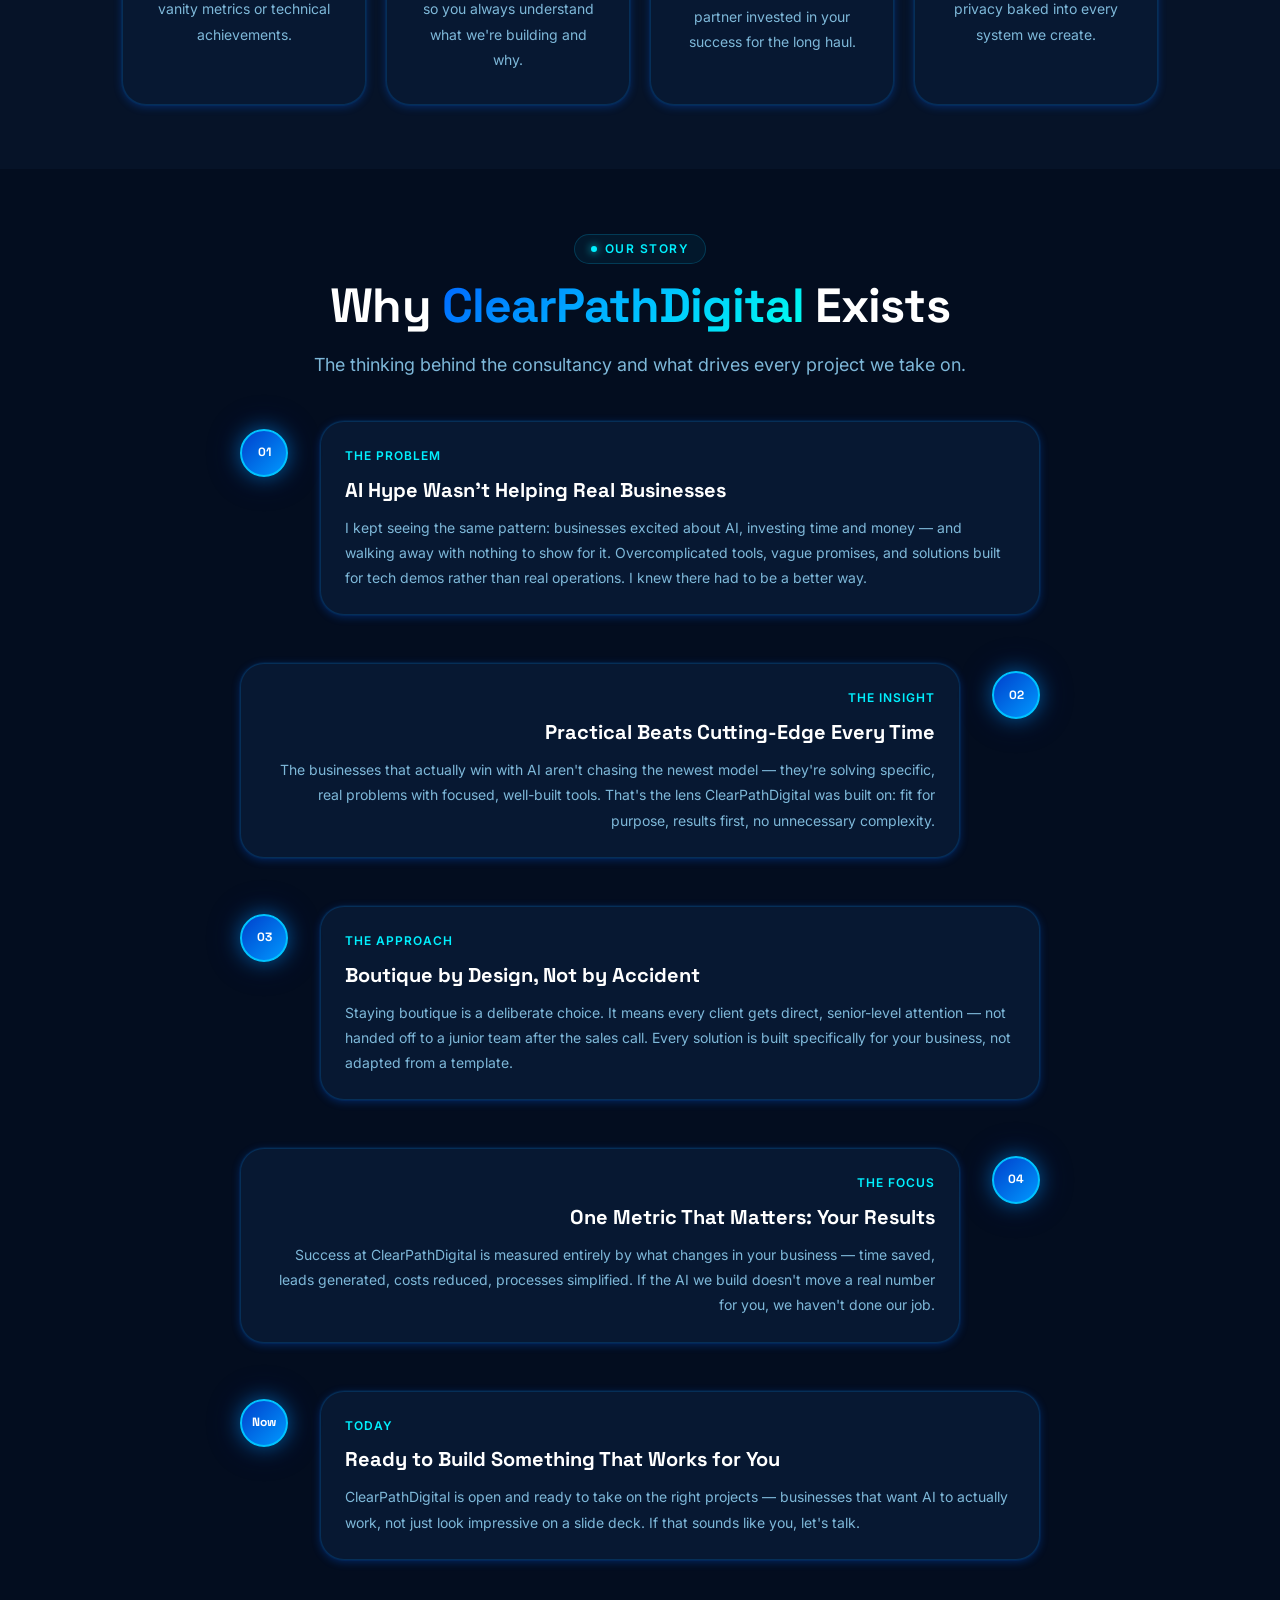
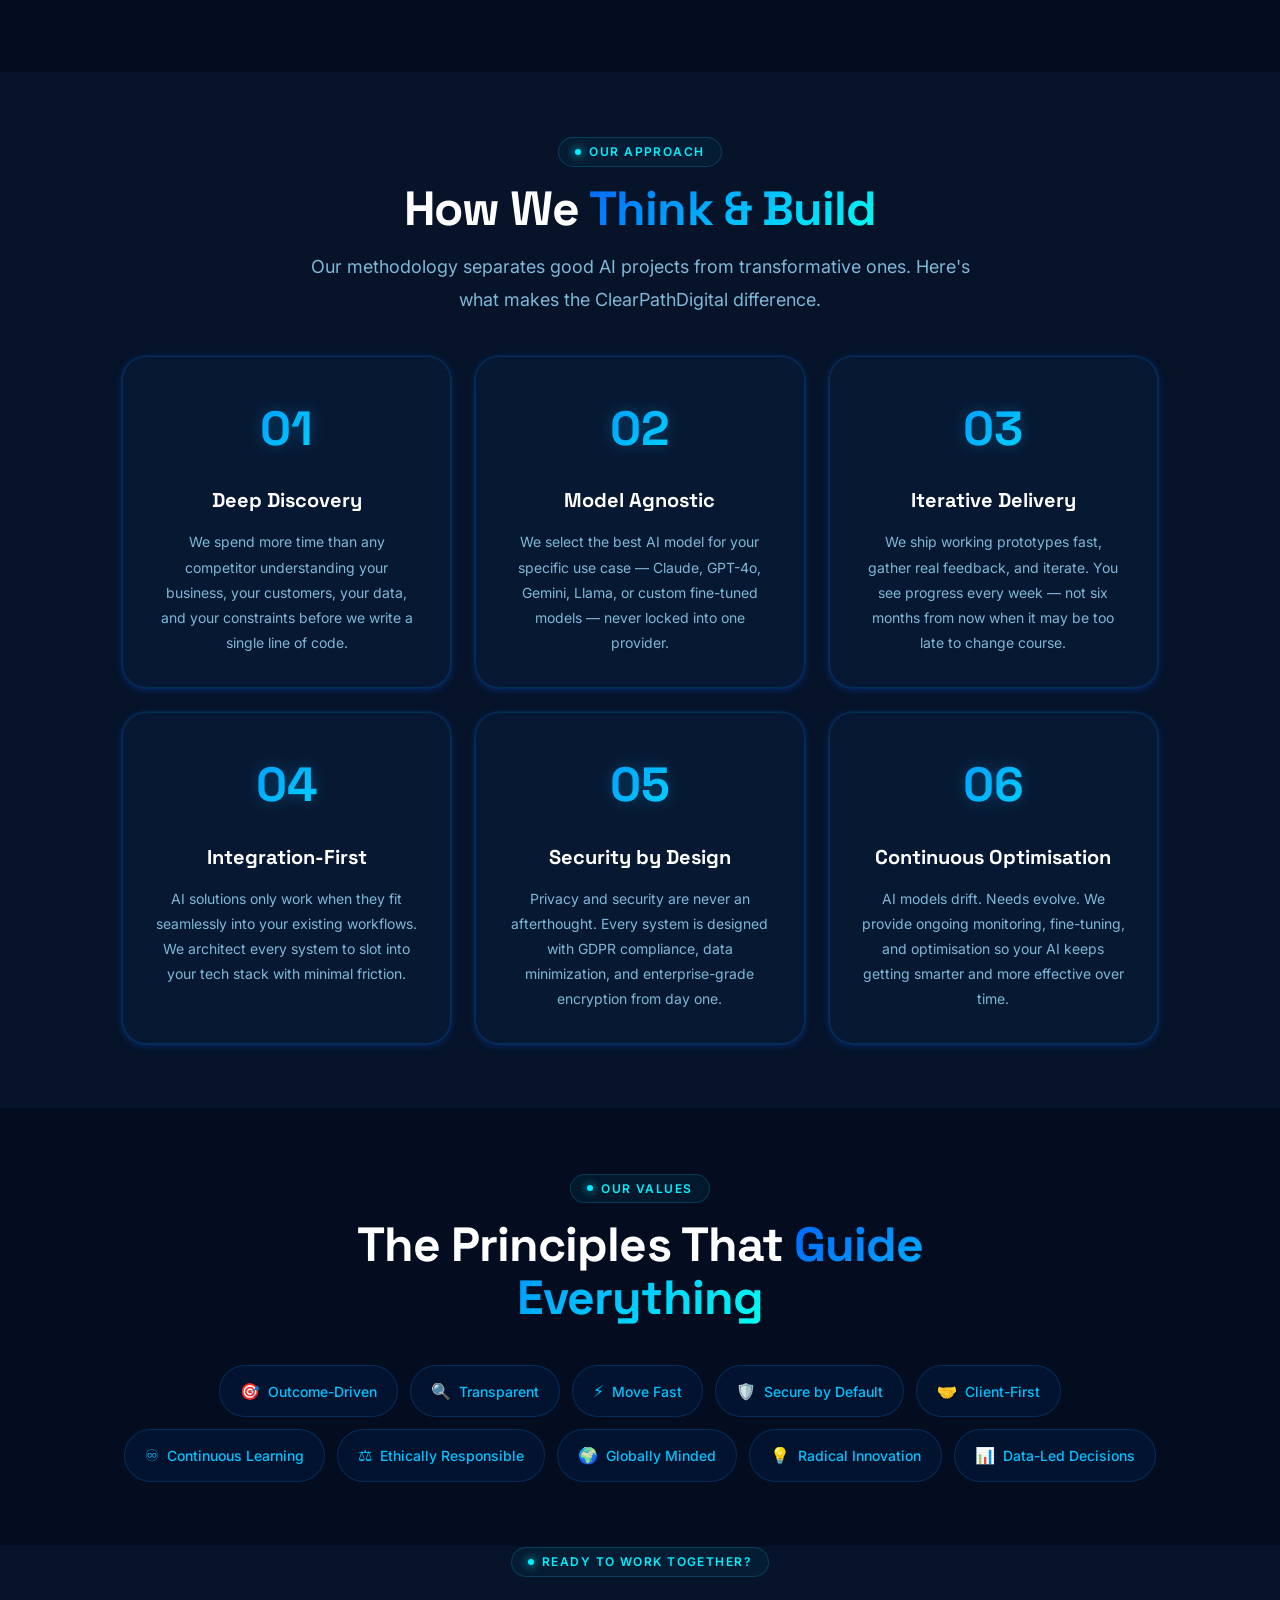
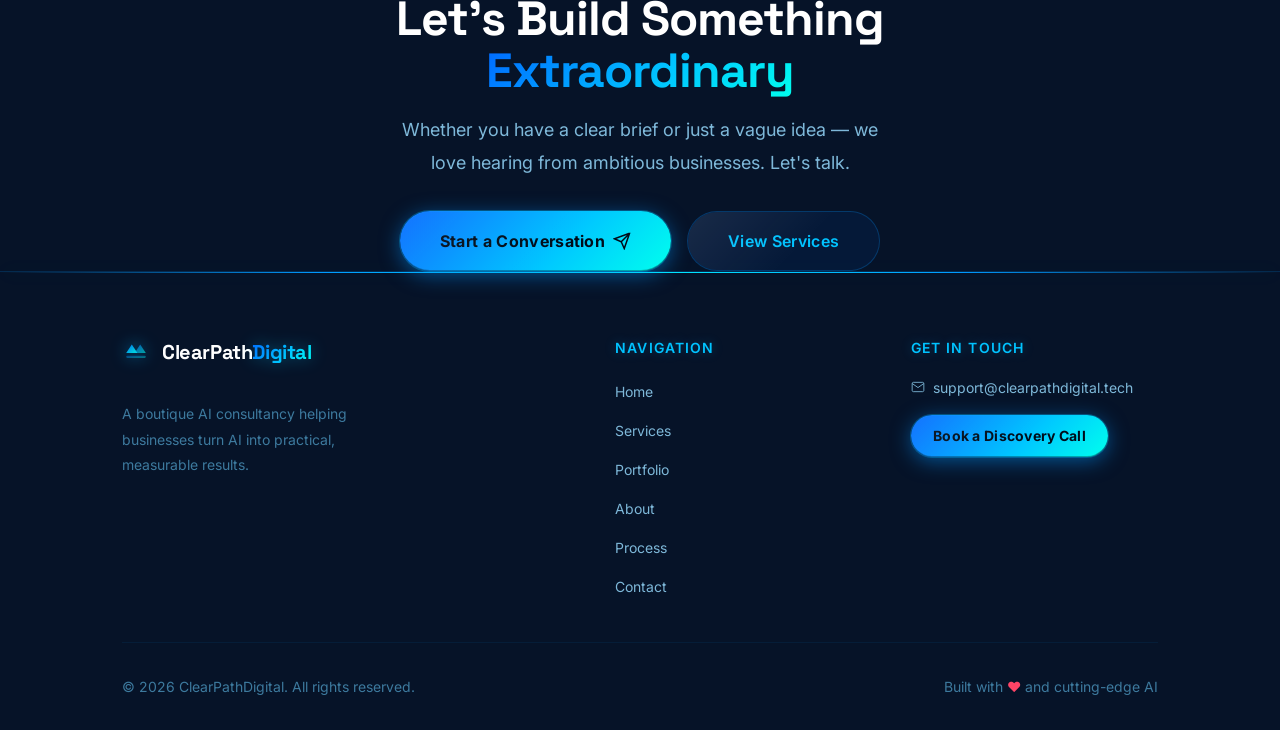
==== commit 490b13c1: "Tighten section spacing across all pages - Base section padding: sp-24 (6rem) → sp-16 (4rem) - Table" ====
--- a/about.html
+++ b/about.html
@@ -285,7 +285,7 @@
     </section>
 
     <!-- CTA -->
-    <section style="background:var(--clr-bg-2); padding-block:var(--sp-20);" aria-label="About page call to action">
+    <section style="background:var(--clr-bg-2); padding-block:var(--sp-14);" aria-label="About page call to action">
       <div class="container" style="text-align:center;">
         <span class="section-tag">Ready to Work Together?</span>
         <h2 class="section-title" style="max-width:600px; margin-inline:auto; margin-bottom:var(--sp-4);">
--- a/css/style.css
+++ b/css/style.css
@@ -194,7 +194,7 @@
   z-index: 1;
 }
 
-section { padding-block: var(--sp-24); }
+section { padding-block: var(--sp-16); }
 
 /* ============================================================
    4. UTILITY CLASSES
@@ -235,7 +235,7 @@
   text-align: center;
   max-width: 700px;
   margin-inline: auto;
-  margin-bottom: var(--sp-16);
+  margin-bottom: var(--sp-10);
 }
 
 .section-title {
@@ -500,7 +500,7 @@
   position: relative;
   z-index: 1;
   text-align: center;
-  padding-block: var(--sp-20);
+  padding-block: var(--sp-16);
 }
 
 .hero-badge {
@@ -1314,15 +1314,7 @@
 
 /* Story Timeline */
 .timeline { position: relative; max-width: 800px; margin-inline: auto; }
-.timeline::before {
-  content: '';
-  position: absolute;
-  left: 50%; top: 0; bottom: 0;
-  width: 1px;
-  background: linear-gradient(180deg, transparent, var(--clr-blue-mid), var(--clr-cyan), transparent);
-  transform: translateX(-50%);
-  box-shadow: 0 0 12px rgba(0,180,255,0.3);
-}
+.timeline::before { display: none; }
 
 .timeline-item {
   display: flex;
@@ -1924,6 +1916,9 @@
   .footer-brand { grid-column: 1 / -1; }
   .footer-tagline { max-width: 100%; }
 
+  /* Engagement grid: stack on tablet */
+  .engagement-grid { grid-template-columns: 1fr !important; max-width: 560px !important; }
+
   /* Contact section in index */
   .contact-grid {
     grid-template-columns: 1fr;
@@ -1960,7 +1955,6 @@
   .cube-face.bottom { transform: rotateX(-90deg)  translateZ(90px); }
 
   /* About: timeline — left-aligned */
-  .timeline::before { left: 24px; transform: none; }
   .timeline-item {
     flex-direction: column !important;
     gap: var(--sp-4);
@@ -1994,7 +1988,7 @@
   }
 
   /* Reduce section padding */
-  section { padding-block: var(--sp-16); }
+  section { padding-block: var(--sp-12); }
 
   /* Nav: show hamburger */
   .nav-links { display: none; }
@@ -2161,8 +2155,8 @@
   .stat-divider { width: 60px; height: 1px; background: linear-gradient(90deg, transparent, rgba(0,180,255,0.3), transparent); }
 
   /* Section spacing */
-  section { padding-block: var(--sp-12); }
-  .section-header { margin-bottom: var(--sp-8); }
+  section { padding-block: var(--sp-10); }
+  .section-header { margin-bottom: var(--sp-6); }
 
   /* Buttons */
   .btn { padding: 0.875rem 1.5rem; font-size: var(--fs-sm); }
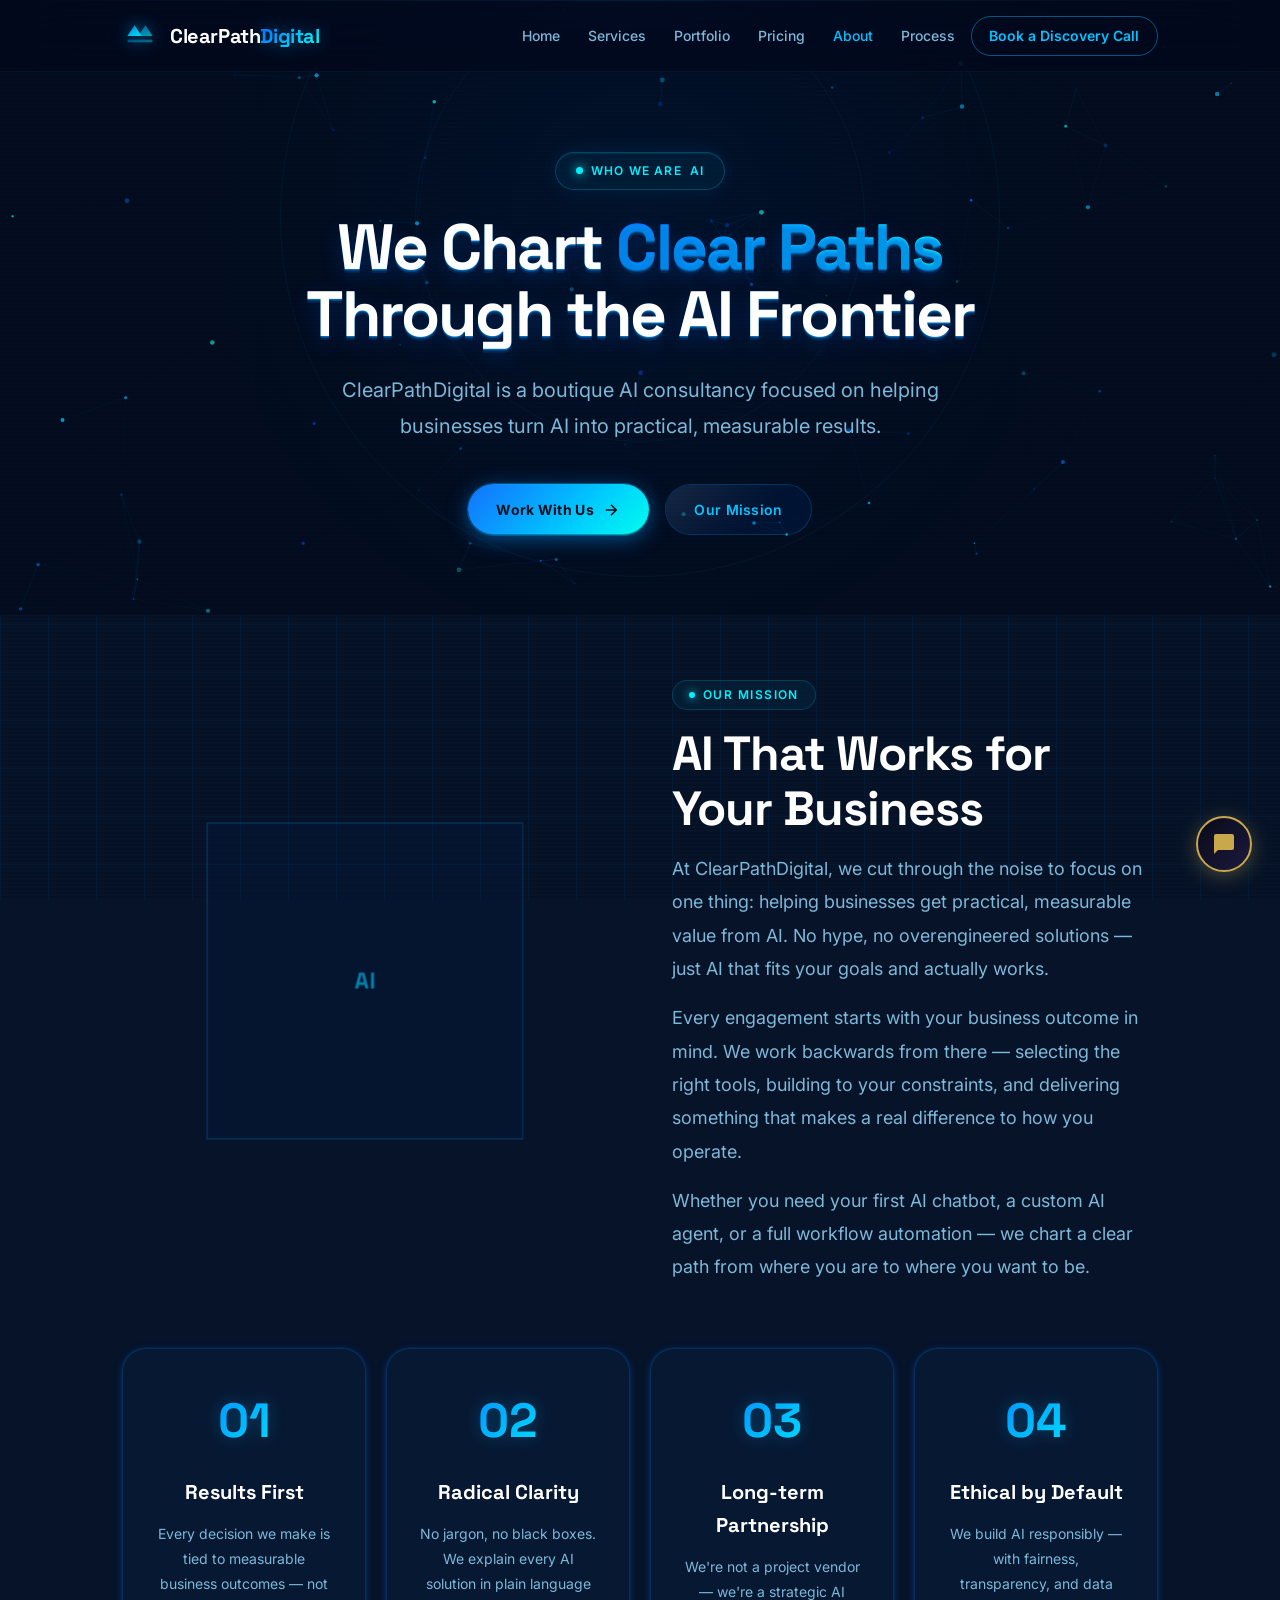
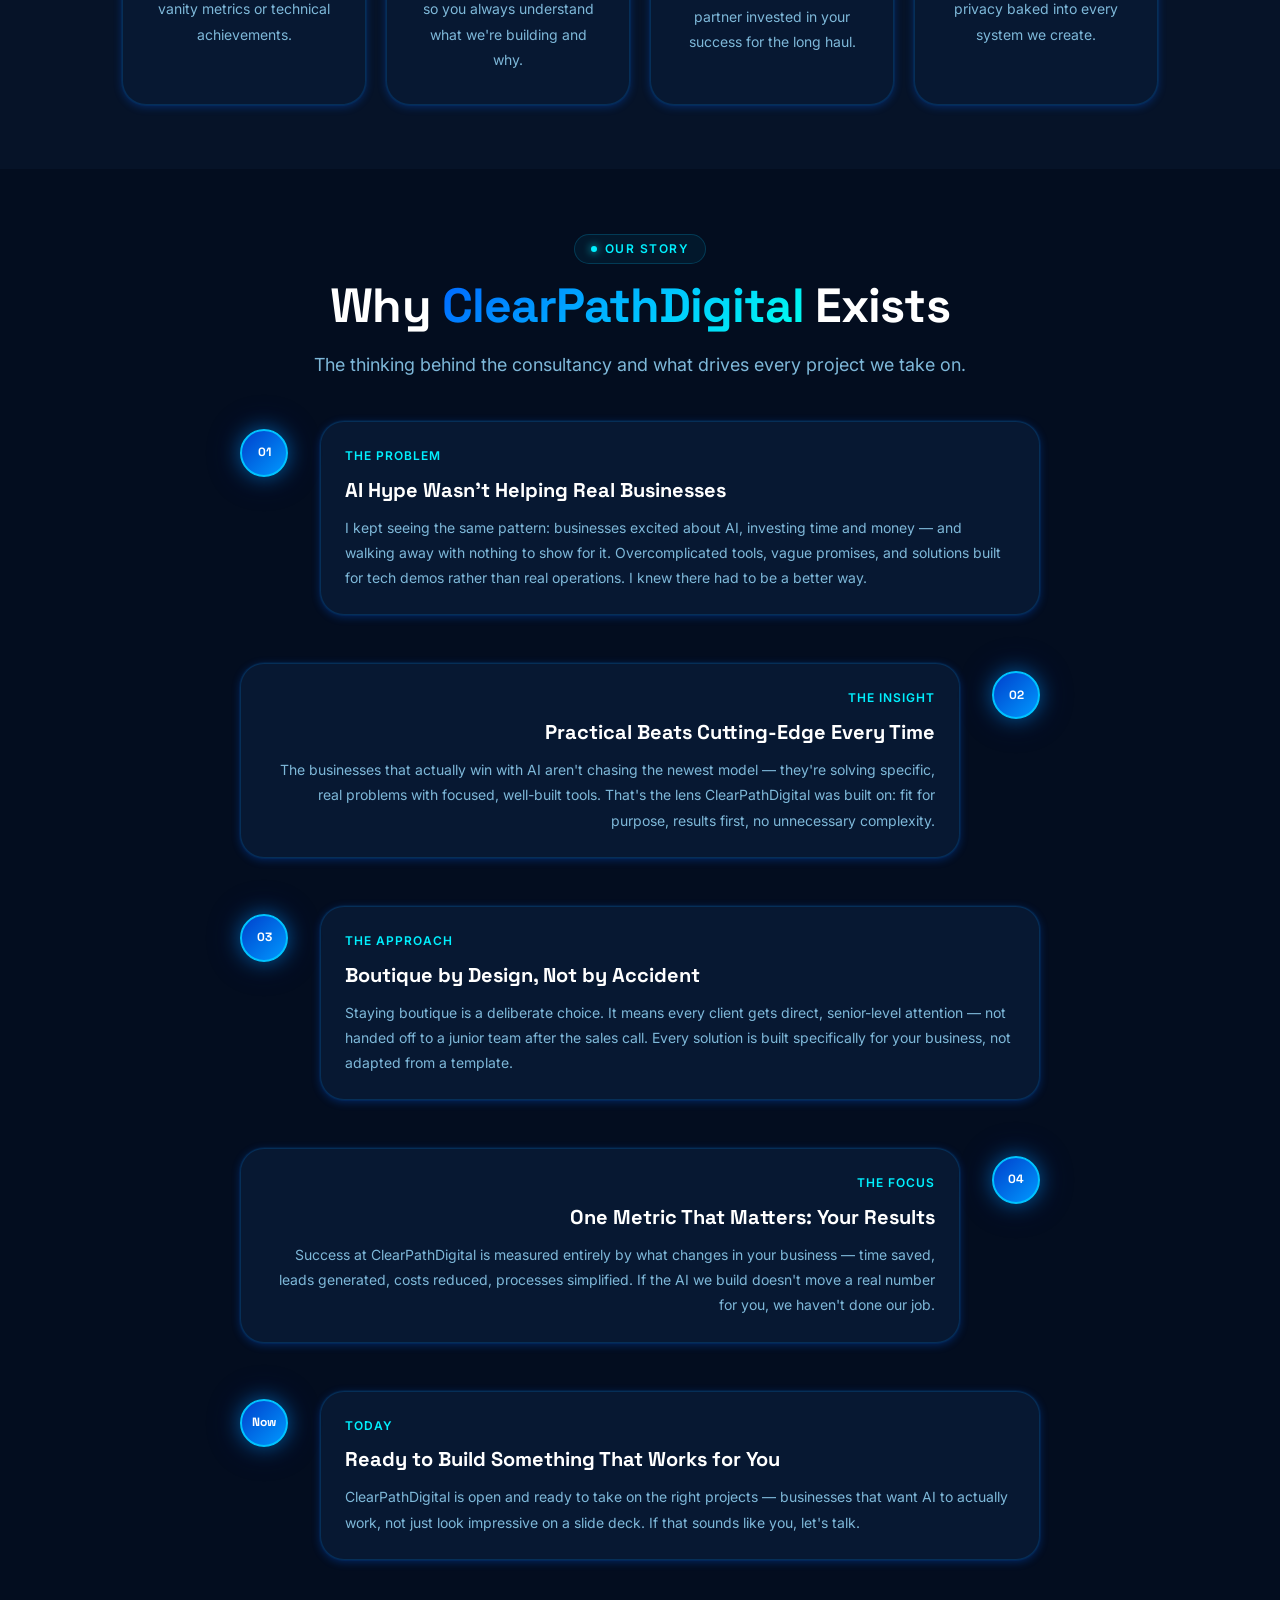
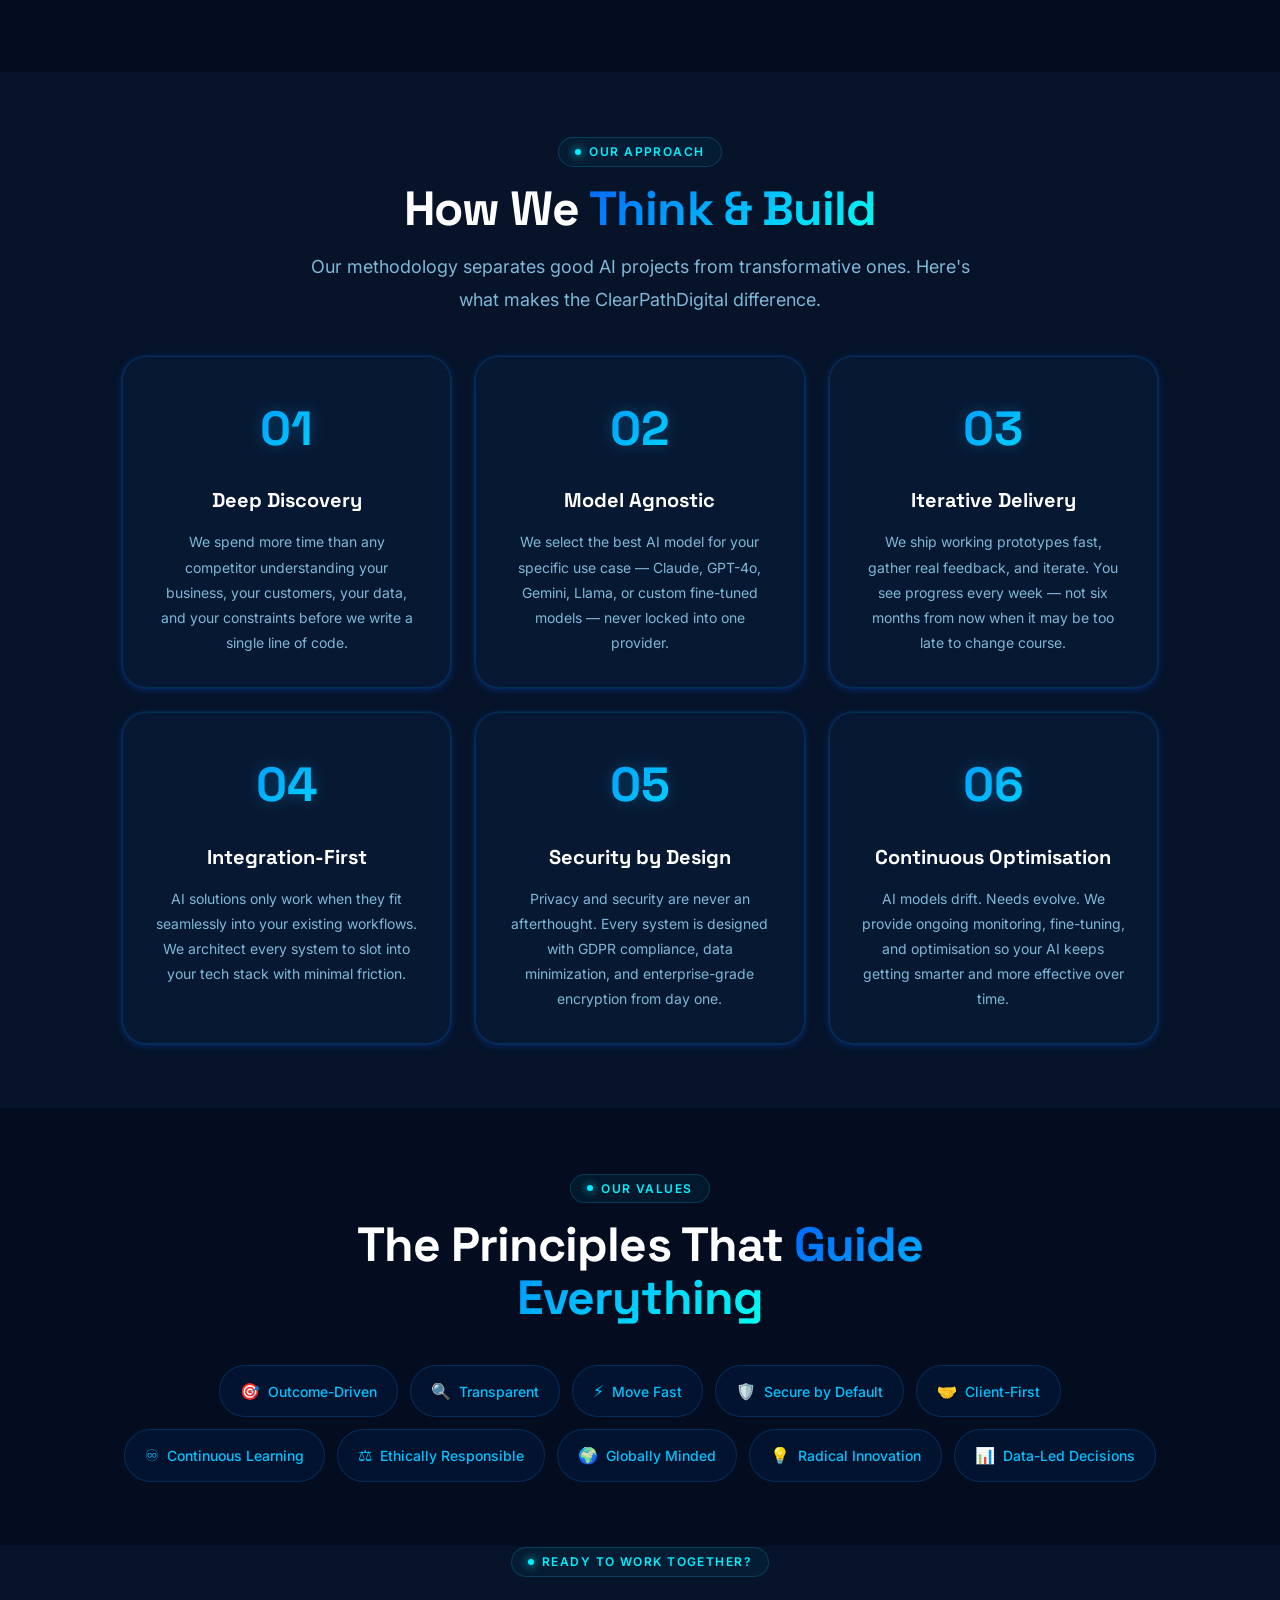
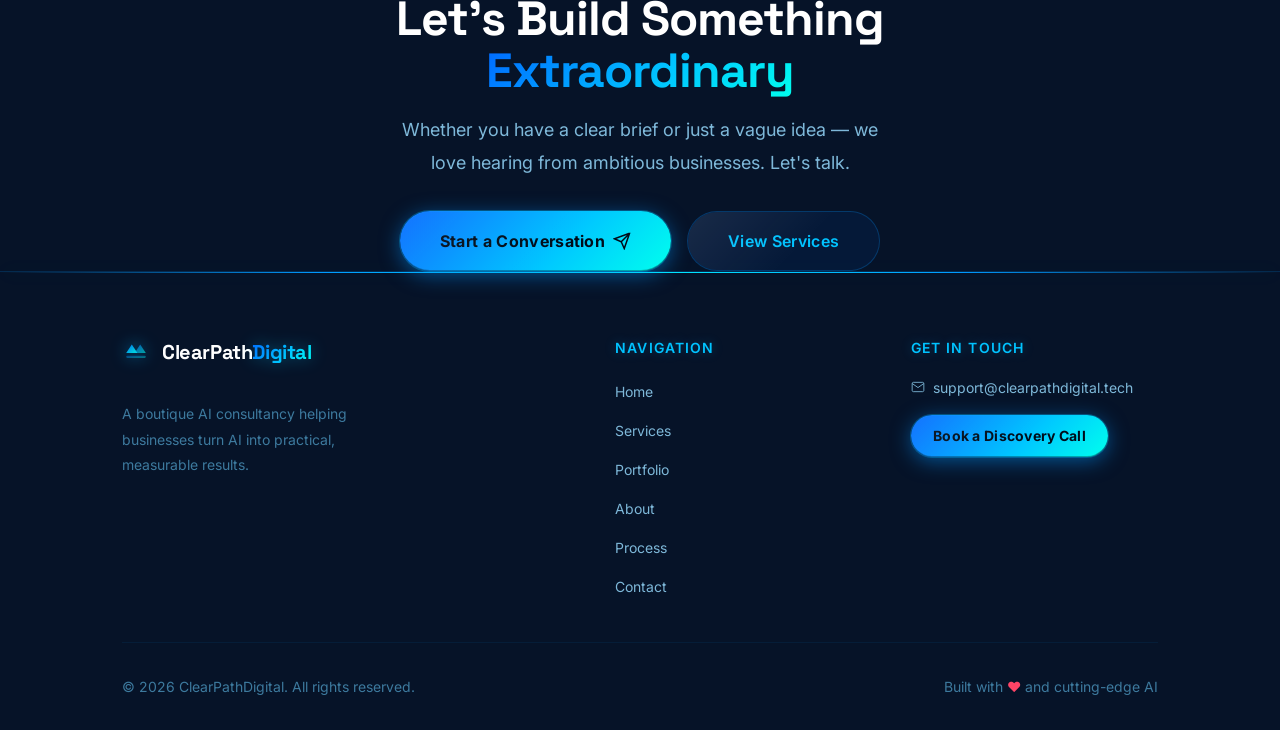
==== commit 0c1a9429: "Add Gemini-powered floating chatbot to all pages Creates js/chatbot.js — a self-contained vanilla JS" ====
--- a/about.html
+++ b/about.html
@@ -356,5 +356,6 @@
   </button>
 
   <script src="js/main.js" defer></script>
+  <script src="js/chatbot.js" defer></script>
 </body>
 </html>
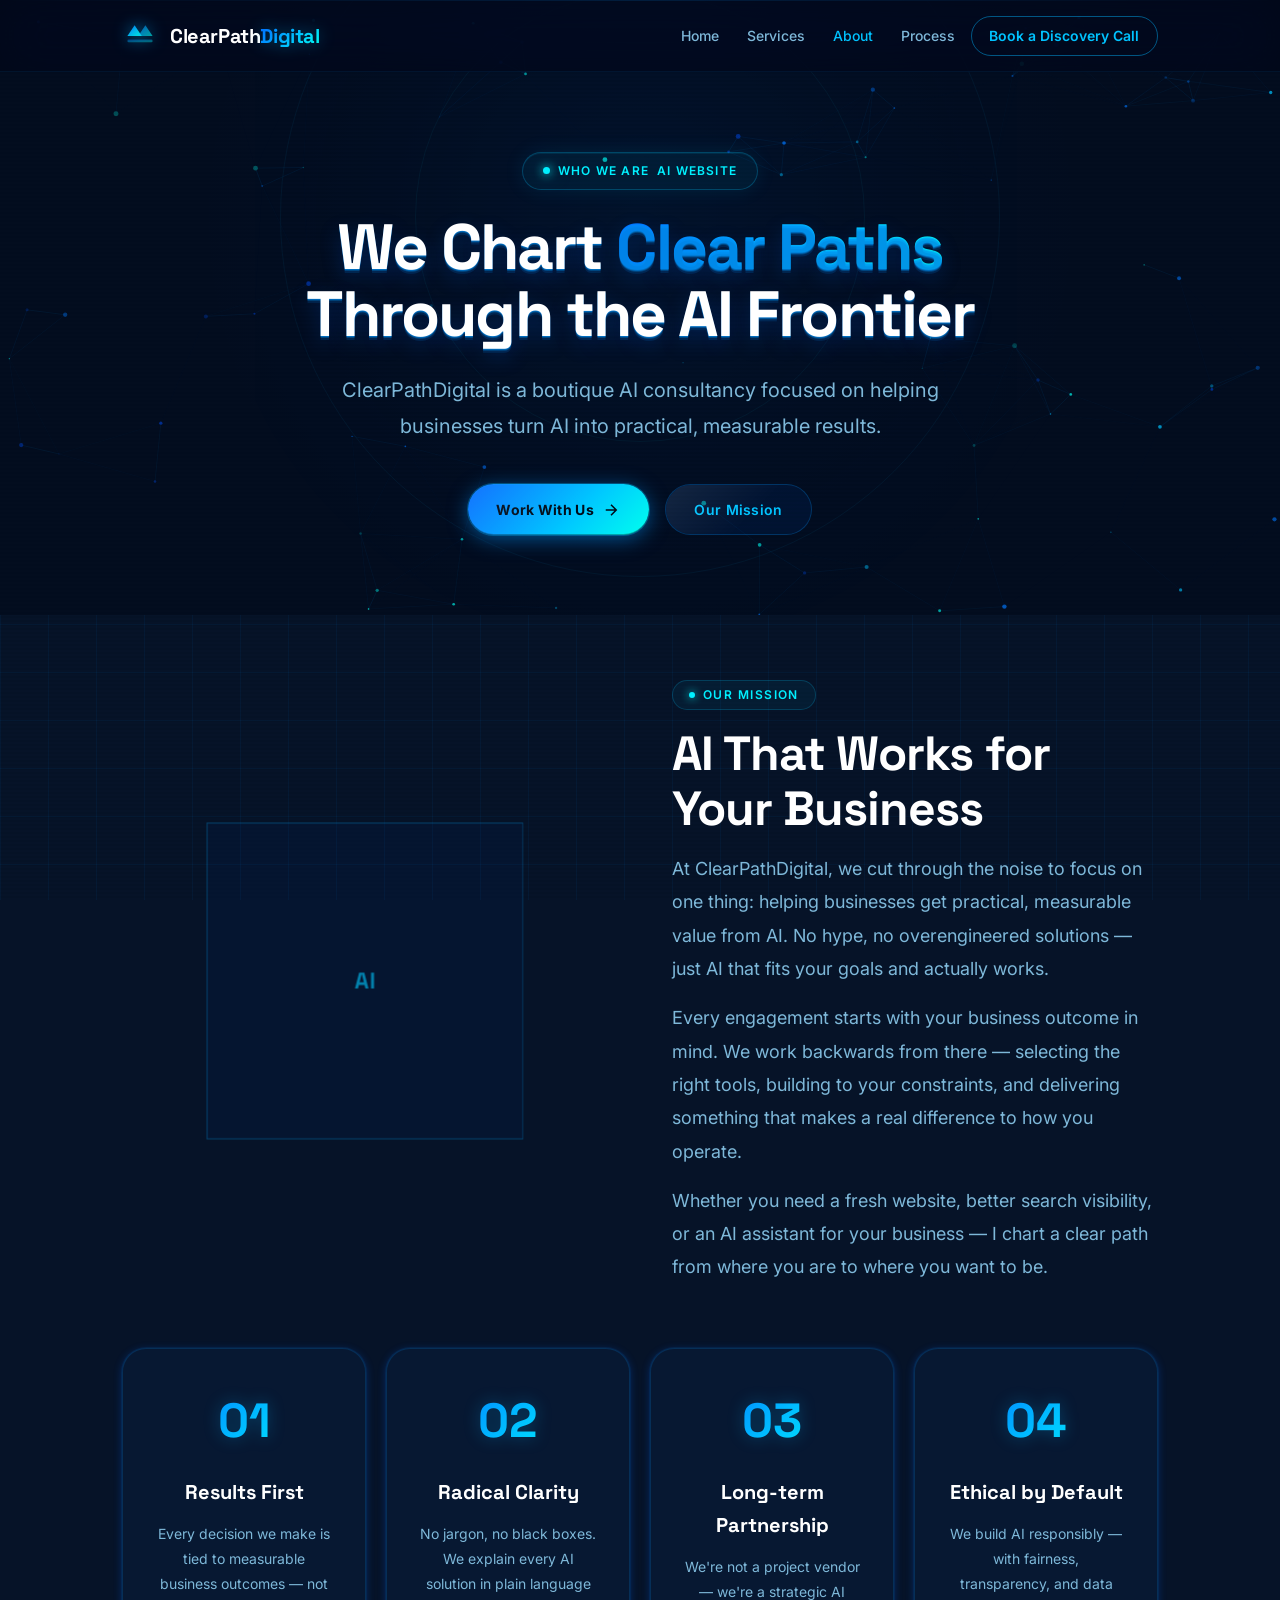
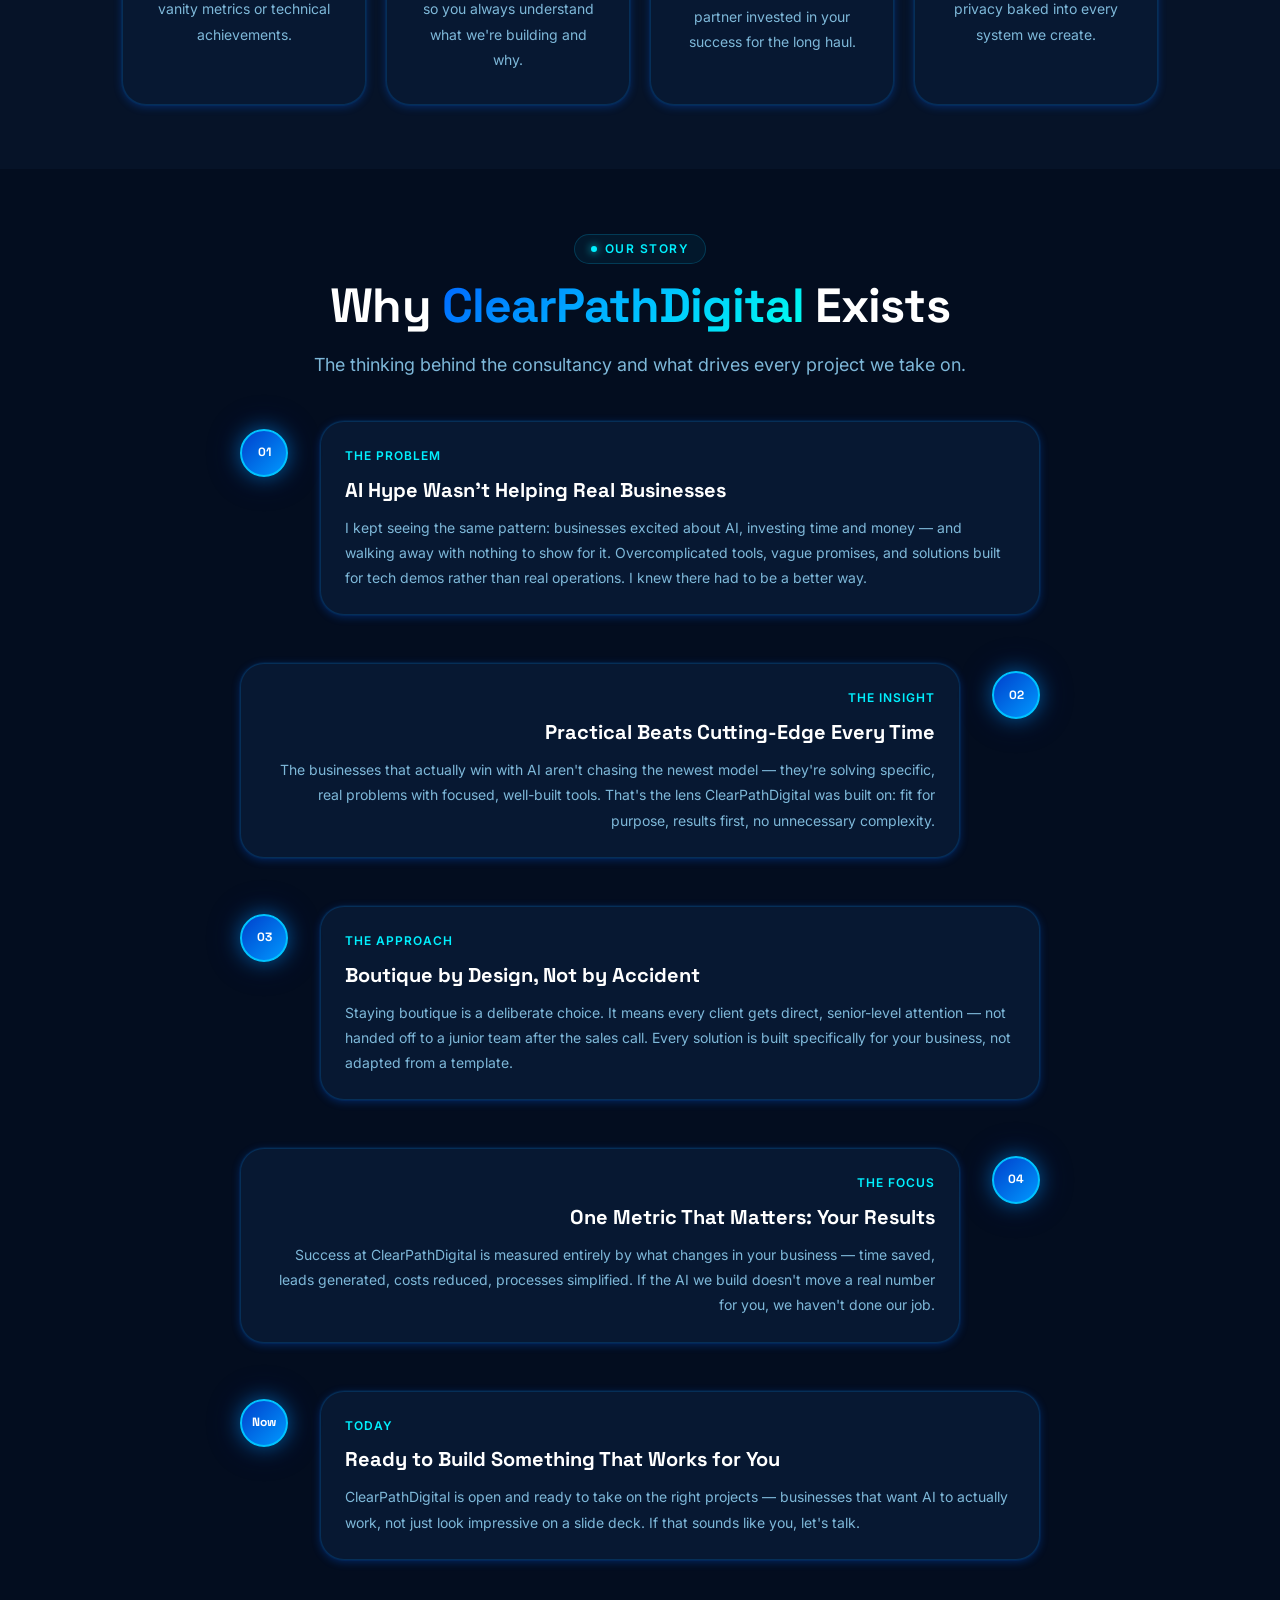
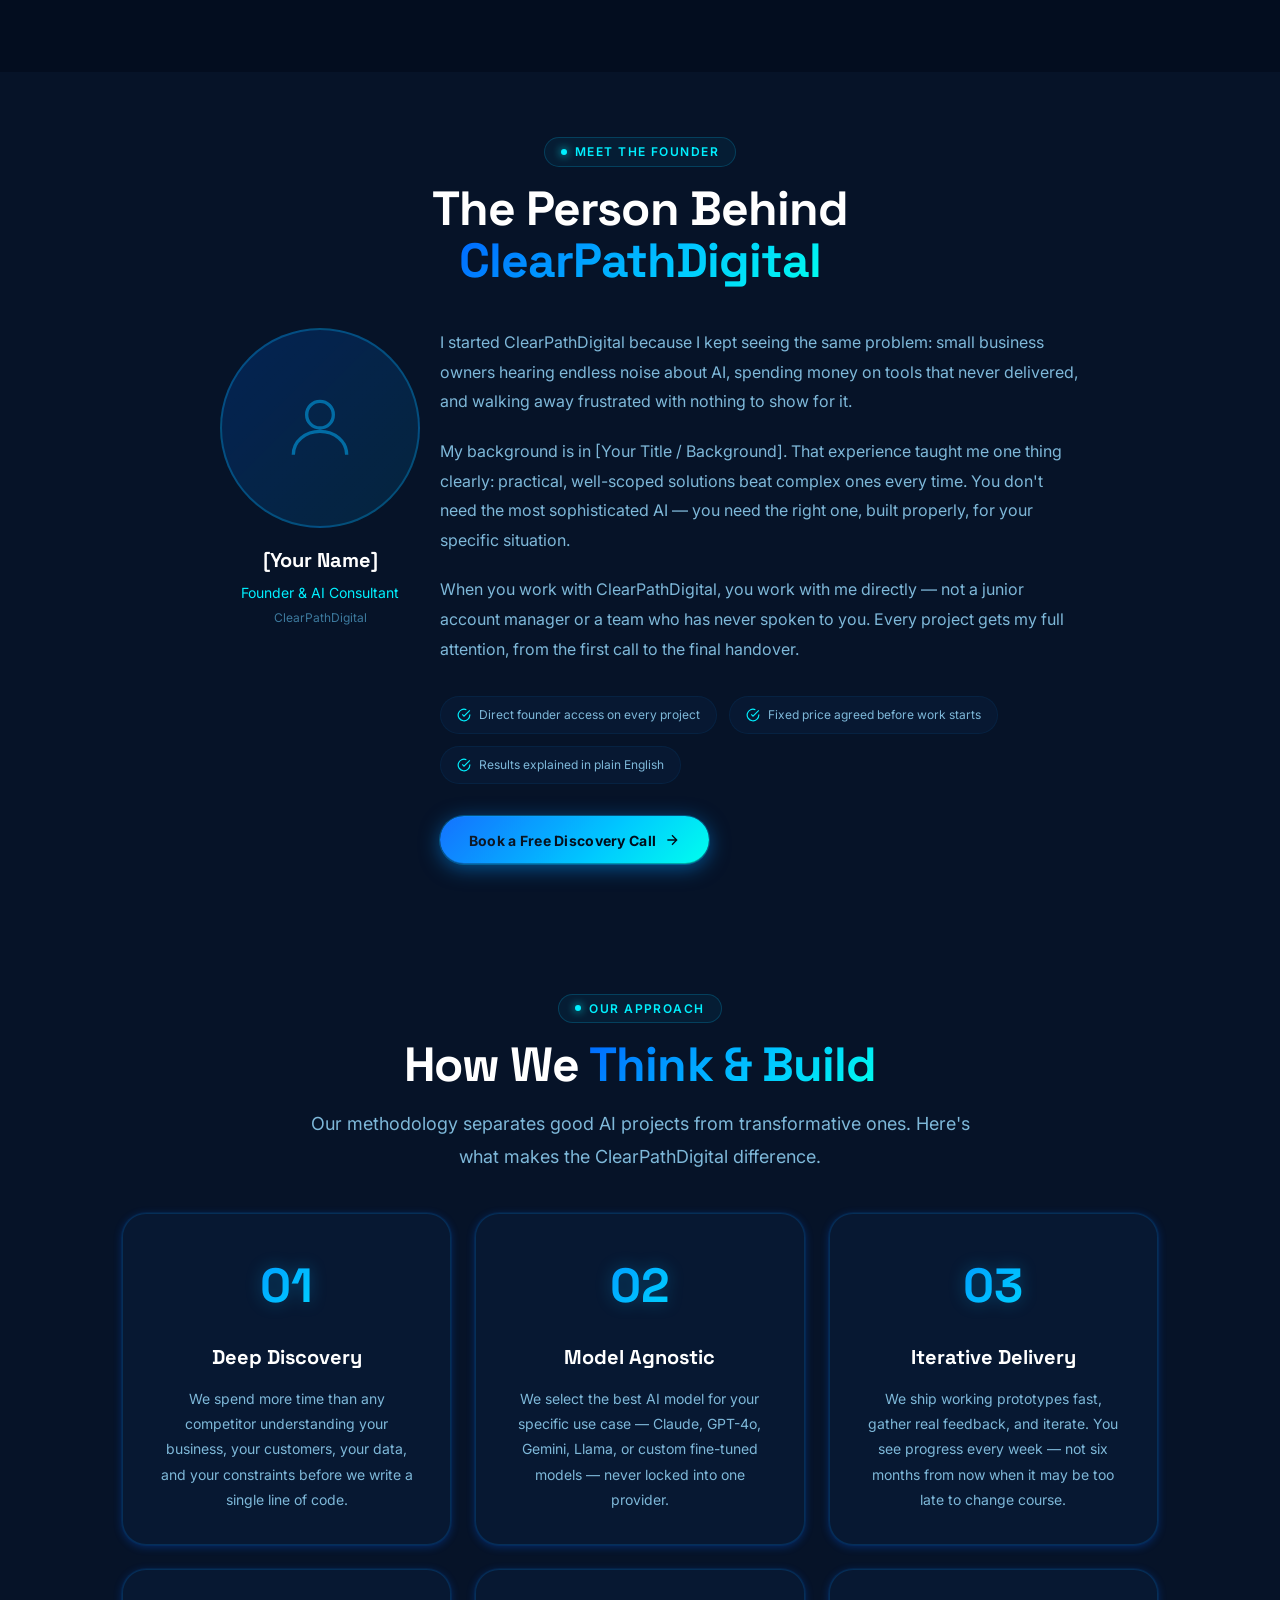
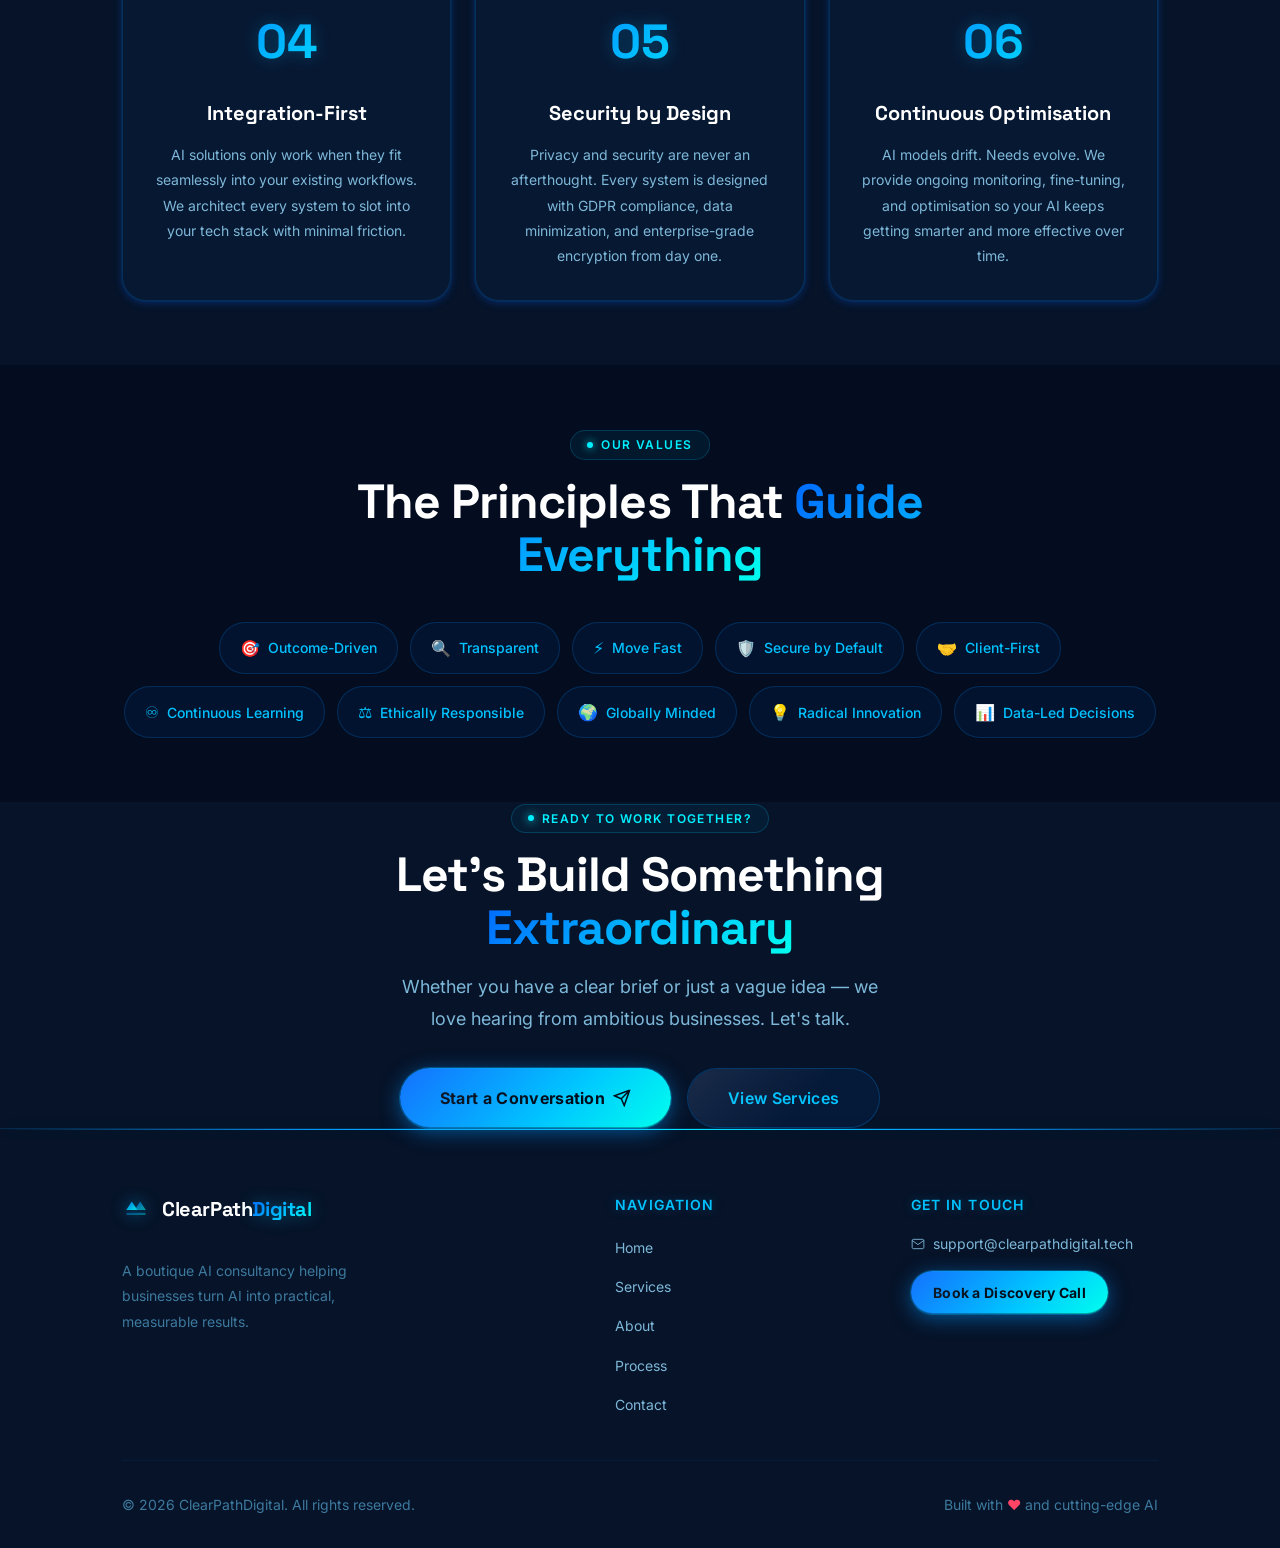
==== commit a3b7b320: "Add 5 service pages, AI Video & AI Caller services, Tidio chatbot, nav cleanup - Replace custom Gemi" ====
--- a/about.html
+++ b/about.html
@@ -29,16 +29,30 @@
   <script type="application/ld+json">
   {
     "@context": "https://schema.org",
-    "@type": "AboutPage",
-    "url": "https://clearpathdigital.tech/about.html",
-    "name": "About ClearPathDigital",
-    "description": "ClearPathDigital's mission, founding story, and approach to AI-powered business transformation.",
-    "publisher": {
-      "@type": "Organization",
-      "name": "ClearPathDigital",
-      "url": "https://clearpathdigital.tech/",
-      "email": "support@clearpathdigital.tech"
-    }
+    "@graph": [
+      {
+        "@type": "AboutPage",
+        "url": "https://clearpathdigital.digital/about.html",
+        "name": "About ClearPathDigital — Boutique AI Consultancy for Small Businesses",
+        "description": "Meet the founder behind ClearPathDigital and learn the mission, story, and values driving this boutique AI consultancy.",
+        "publisher": {
+          "@type": "Organization",
+          "@id": "https://clearpathdigital.digital/#organization",
+          "name": "ClearPathDigital",
+          "url": "https://clearpathdigital.digital/",
+          "email": "support@clearpathdigital.digital"
+        }
+      },
+      {
+        "@type": "Person",
+        "@id": "https://clearpathdigital.digital/#founder",
+        "name": "The Founder",
+        "jobTitle": "Founder & AI Consultant",
+        "worksFor": { "@id": "https://clearpathdigital.digital/#organization" },
+        "url": "https://clearpathdigital.digital/about.html",
+        "description": "Solo founder of ClearPathDigital, a boutique AI consultancy helping small businesses grow online through website revamps, SEO & AEO, and AI chatbot integration."
+      }
+    ]
   }
   </script>
 </head>
@@ -61,8 +75,6 @@
       <nav class="nav-links" role="navigation" aria-label="Main navigation">
         <a href="index.html" class="nav-link">Home</a>
         <a href="index.html#services" class="nav-link">Services</a>
-        <a href="index.html#portfolio" class="nav-link">Portfolio</a>
-        <a href="index.html#pricing" class="nav-link">Pricing</a>
         <a href="about.html" class="nav-link active">About</a>
         <a href="process.html" class="nav-link">Process</a>
         <a href="contact.html" class="nav-link nav-cta nav-cta-outline">Book a Discovery Call</a>
@@ -72,8 +84,6 @@
     <div class="mobile-menu" id="mobile-menu">
       <a href="index.html" class="mobile-link">Home</a>
       <a href="index.html#services" class="mobile-link">Services</a>
-      <a href="index.html#portfolio" class="mobile-link">Portfolio</a>
-      <a href="index.html#pricing" class="mobile-link">Pricing</a>
       <a href="about.html" class="mobile-link">About</a>
       <a href="process.html" class="mobile-link">Process</a>
       <a href="contact.html" class="mobile-link mobile-cta">Book a Discovery Call</a>
@@ -127,7 +137,7 @@
               Every engagement starts with your business outcome in mind. We work backwards from there — selecting the right tools, building to your constraints, and delivering something that makes a real difference to how you operate.
             </p>
             <p>
-              Whether you need your first AI chatbot, a custom AI agent, or a full workflow automation — we chart a clear path from where you are to where you want to be.
+              Whether you need a fresh website, better search visibility, or an AI assistant for your business — I chart a clear path from where you are to where you want to be.
             </p>
           </div>
         </div>
@@ -214,6 +224,67 @@
             </div>
           </div>
 
+        </div>
+      </div>
+    </section>
+
+    <!-- FOUNDER PROFILE -->
+    <!-- TODO: Replace [Your Name] and [Your Title / Background] with your real details -->
+    <section id="founder" aria-labelledby="founder-heading" style="background:var(--clr-bg-2);">
+      <div class="container">
+        <div class="section-header">
+          <span class="section-tag">Meet the Founder</span>
+          <h2 id="founder-heading" class="section-title">The Person Behind <span class="gradient-text">ClearPathDigital</span></h2>
+        </div>
+        <div style="display:grid;grid-template-columns:240px 1fr;gap:var(--sp-14);align-items:start;max-width:880px;margin:0 auto;" class="founder-grid">
+
+          <!-- Avatar / Photo -->
+          <div style="display:flex;flex-direction:column;align-items:center;gap:var(--sp-4);">
+            <div style="width:200px;height:200px;border-radius:50%;background:linear-gradient(135deg,rgba(0,100,255,0.2),rgba(0,195,255,0.1));border:2px solid rgba(0,180,255,0.3);display:flex;align-items:center;justify-content:center;flex-shrink:0;" aria-label="Founder photo placeholder">
+              <svg width="80" height="80" viewBox="0 0 24 24" fill="none" stroke="rgba(0,180,255,0.5)" stroke-width="1"><circle cx="12" cy="8" r="4"/><path d="M4 20c0-4 3.6-7 8-7s8 3 8 7"/></svg>
+            </div>
+            <div style="text-align:center;">
+              <!-- Replace [Your Name] below -->
+              <div style="font-family:var(--font-display);font-size:var(--fs-lg);font-weight:var(--fw-bold);color:var(--clr-white);">[Your Name]</div>
+              <div style="font-size:var(--fs-sm);color:var(--clr-cyan);margin-top:var(--sp-1);">Founder &amp; AI Consultant</div>
+              <div style="font-size:var(--fs-xs);color:var(--clr-text-3);margin-top:var(--sp-1);">ClearPathDigital</div>
+            </div>
+          </div>
+
+          <!-- Bio -->
+          <div>
+            <p style="font-size:var(--fs-base);color:var(--clr-text-2);line-height:1.85;margin-bottom:var(--sp-5);">
+              I started ClearPathDigital because I kept seeing the same problem: small business owners hearing endless noise about AI, spending money on tools that never delivered, and walking away frustrated with nothing to show for it.
+            </p>
+            <p style="font-size:var(--fs-base);color:var(--clr-text-2);line-height:1.85;margin-bottom:var(--sp-5);">
+              My background is in <!-- Replace with your background --> [Your Title / Background]. That experience taught me one thing clearly: practical, well-scoped solutions beat complex ones every time. You don't need the most sophisticated AI — you need the right one, built properly, for your specific situation.
+            </p>
+            <p style="font-size:var(--fs-base);color:var(--clr-text-2);line-height:1.85;margin-bottom:var(--sp-8);">
+              When you work with ClearPathDigital, you work with me directly — not a junior account manager or a team who has never spoken to you. Every project gets my full attention, from the first call to the final handover.
+            </p>
+
+            <!-- Trust markers -->
+            <div style="display:flex;flex-wrap:wrap;gap:var(--sp-3);">
+              <span style="display:inline-flex;align-items:center;gap:var(--sp-2);background:var(--clr-surface);border:1px solid var(--clr-border-2);border-radius:var(--r-full);padding:var(--sp-2) var(--sp-4);font-size:var(--fs-xs);color:var(--clr-text-2);">
+                <svg width="14" height="14" viewBox="0 0 24 24" fill="none" stroke="var(--clr-cyan)" stroke-width="2"><path d="M22 11.08V12a10 10 0 1 1-5.93-9.14"/><polyline points="22 4 12 14.01 9 11.01"/></svg>
+                Direct founder access on every project
+              </span>
+              <span style="display:inline-flex;align-items:center;gap:var(--sp-2);background:var(--clr-surface);border:1px solid var(--clr-border-2);border-radius:var(--r-full);padding:var(--sp-2) var(--sp-4);font-size:var(--fs-xs);color:var(--clr-text-2);">
+                <svg width="14" height="14" viewBox="0 0 24 24" fill="none" stroke="var(--clr-cyan)" stroke-width="2"><path d="M22 11.08V12a10 10 0 1 1-5.93-9.14"/><polyline points="22 4 12 14.01 9 11.01"/></svg>
+                Fixed price agreed before work starts
+              </span>
+              <span style="display:inline-flex;align-items:center;gap:var(--sp-2);background:var(--clr-surface);border:1px solid var(--clr-border-2);border-radius:var(--r-full);padding:var(--sp-2) var(--sp-4);font-size:var(--fs-xs);color:var(--clr-text-2);">
+                <svg width="14" height="14" viewBox="0 0 24 24" fill="none" stroke="var(--clr-cyan)" stroke-width="2"><path d="M22 11.08V12a10 10 0 1 1-5.93-9.14"/><polyline points="22 4 12 14.01 9 11.01"/></svg>
+                Results explained in plain English
+              </span>
+            </div>
+
+            <div style="margin-top:var(--sp-8);">
+              <a href="contact.html" class="btn btn-primary">Book a Free Discovery Call
+                <svg width="16" height="16" viewBox="0 0 24 24" fill="none" stroke="currentColor" stroke-width="2"><path d="M5 12h14M12 5l7 7-7 7"/></svg>
+              </a>
+            </div>
+          </div>
         </div>
       </div>
     </section>
@@ -326,7 +397,6 @@
           <ul style="list-style:none;padding:0;margin:0;display:flex;flex-direction:column;gap:var(--sp-2);">
             <li><a href="index.html" class="footer-link">Home</a></li>
             <li><a href="index.html#services" class="footer-link">Services</a></li>
-            <li><a href="index.html#portfolio" class="footer-link">Portfolio</a></li>
             <li><a href="about.html" class="footer-link">About</a></li>
             <li><a href="process.html" class="footer-link">Process</a></li>
             <li><a href="contact.html" class="footer-link">Contact</a></li>
@@ -356,6 +426,6 @@
   </button>
 
   <script src="js/main.js" defer></script>
-  <script src="js/chatbot.js" defer></script>
+  <script src="//code.tidio.co/2qh3d02vigbgudg4cw5vve6lf5jschsr.js" async></script>
 </body>
 </html>
--- a/css/style.css
+++ b/css/style.css
@@ -561,8 +561,18 @@
   justify-content: center;
   gap: var(--sp-4);
   flex-wrap: wrap;
-  margin-bottom: var(--sp-16);
+  margin-bottom: var(--sp-4);
   animation: fadeInUp 0.8s var(--ease-out) 0.3s both;
+}
+
+.hero-cta-note {
+  text-align: center;
+  font-size: var(--fs-xs);
+  color: var(--clr-text-2);
+  opacity: 0.7;
+  letter-spacing: 0.04em;
+  margin-bottom: var(--sp-12);
+  animation: fadeInUp 0.8s var(--ease-out) 0.45s both;
 }
 
 .hero-stats {
@@ -657,6 +667,114 @@
 /* ============================================================
    9. SERVICES — 3D CARDS
    ============================================================ */
+
+/* ── Credibility Bar ── */
+.cred-bar {
+  background: var(--clr-surface);
+  border-top: 1px solid var(--clr-border-2);
+  border-bottom: 1px solid var(--clr-border-2);
+  padding-block: var(--sp-6);
+}
+.cred-list {
+  list-style: none;
+  margin: 0;
+  padding: 0;
+  display: flex;
+  align-items: center;
+  justify-content: center;
+  flex-wrap: wrap;
+  gap: var(--sp-2);
+}
+.cred-item {
+  display: flex;
+  align-items: center;
+  gap: var(--sp-2);
+  font-size: var(--fs-sm);
+  color: var(--clr-text-2);
+  padding: var(--sp-2) var(--sp-4);
+}
+.cred-item svg { color: var(--clr-cyan); flex-shrink: 0; }
+.cred-item strong { color: var(--clr-white); font-weight: var(--fw-semi); }
+.cred-divider {
+  width: 1px;
+  height: 28px;
+  background: var(--clr-border-2);
+  flex-shrink: 0;
+}
+@media (max-width: 768px) {
+  .cred-divider { display: none; }
+  .cred-item { width: 100%; justify-content: center; text-align: center; }
+}
+
+/* ── Who We Help ── */
+.who-we-help { background: var(--clr-bg-2); }
+.who-grid {
+  display: grid;
+  grid-template-columns: repeat(auto-fit, minmax(240px, 1fr));
+  gap: var(--sp-6);
+}
+.who-card {
+  background: var(--clr-surface);
+  border: 1px solid var(--clr-border-2);
+  border-radius: var(--r-xl);
+  padding: var(--sp-8);
+  transition: border-color var(--dur-base), transform var(--dur-base);
+}
+.who-card:hover {
+  border-color: rgba(0,180,255,0.35);
+  transform: translateY(-3px);
+}
+.who-icon {
+  width: 52px;
+  height: 52px;
+  border-radius: var(--r-md);
+  background: linear-gradient(135deg, rgba(0,100,255,0.15), rgba(0,60,200,0.08));
+  border: 1px solid rgba(0,100,255,0.2);
+  display: flex;
+  align-items: center;
+  justify-content: center;
+  margin-bottom: var(--sp-5);
+  color: var(--clr-cyan);
+}
+.who-title {
+  font-family: var(--font-display);
+  font-size: var(--fs-lg);
+  font-weight: var(--fw-bold);
+  color: var(--clr-white);
+  margin-bottom: var(--sp-3);
+}
+.who-desc {
+  font-size: var(--fs-sm);
+  color: var(--clr-text-2);
+  line-height: 1.7;
+  margin-bottom: var(--sp-4);
+}
+.who-needs {
+  list-style: none;
+  padding: 0;
+  margin: 0;
+  display: flex;
+  flex-direction: column;
+  gap: var(--sp-2);
+}
+.who-needs li {
+  font-size: var(--fs-sm);
+  color: var(--clr-text-2);
+  padding-left: var(--sp-5);
+  position: relative;
+}
+.who-needs li::before {
+  content: '';
+  position: absolute;
+  left: 0;
+  top: 50%;
+  transform: translateY(-50%);
+  width: 6px;
+  height: 6px;
+  border-radius: 50%;
+  background: var(--clr-cyan);
+}
+
 .services { background: var(--clr-bg); }
 
 .services-grid {
@@ -2020,6 +2138,7 @@
 
   /* Pricing: single col */
   .pricing-grid { grid-template-columns: 1fr; max-width: 420px; margin-inline: auto; }
+  .founder-grid { grid-template-columns: 1fr !important; justify-items: center; }
 
   /* How it works: vertical stack */
   .steps-container {
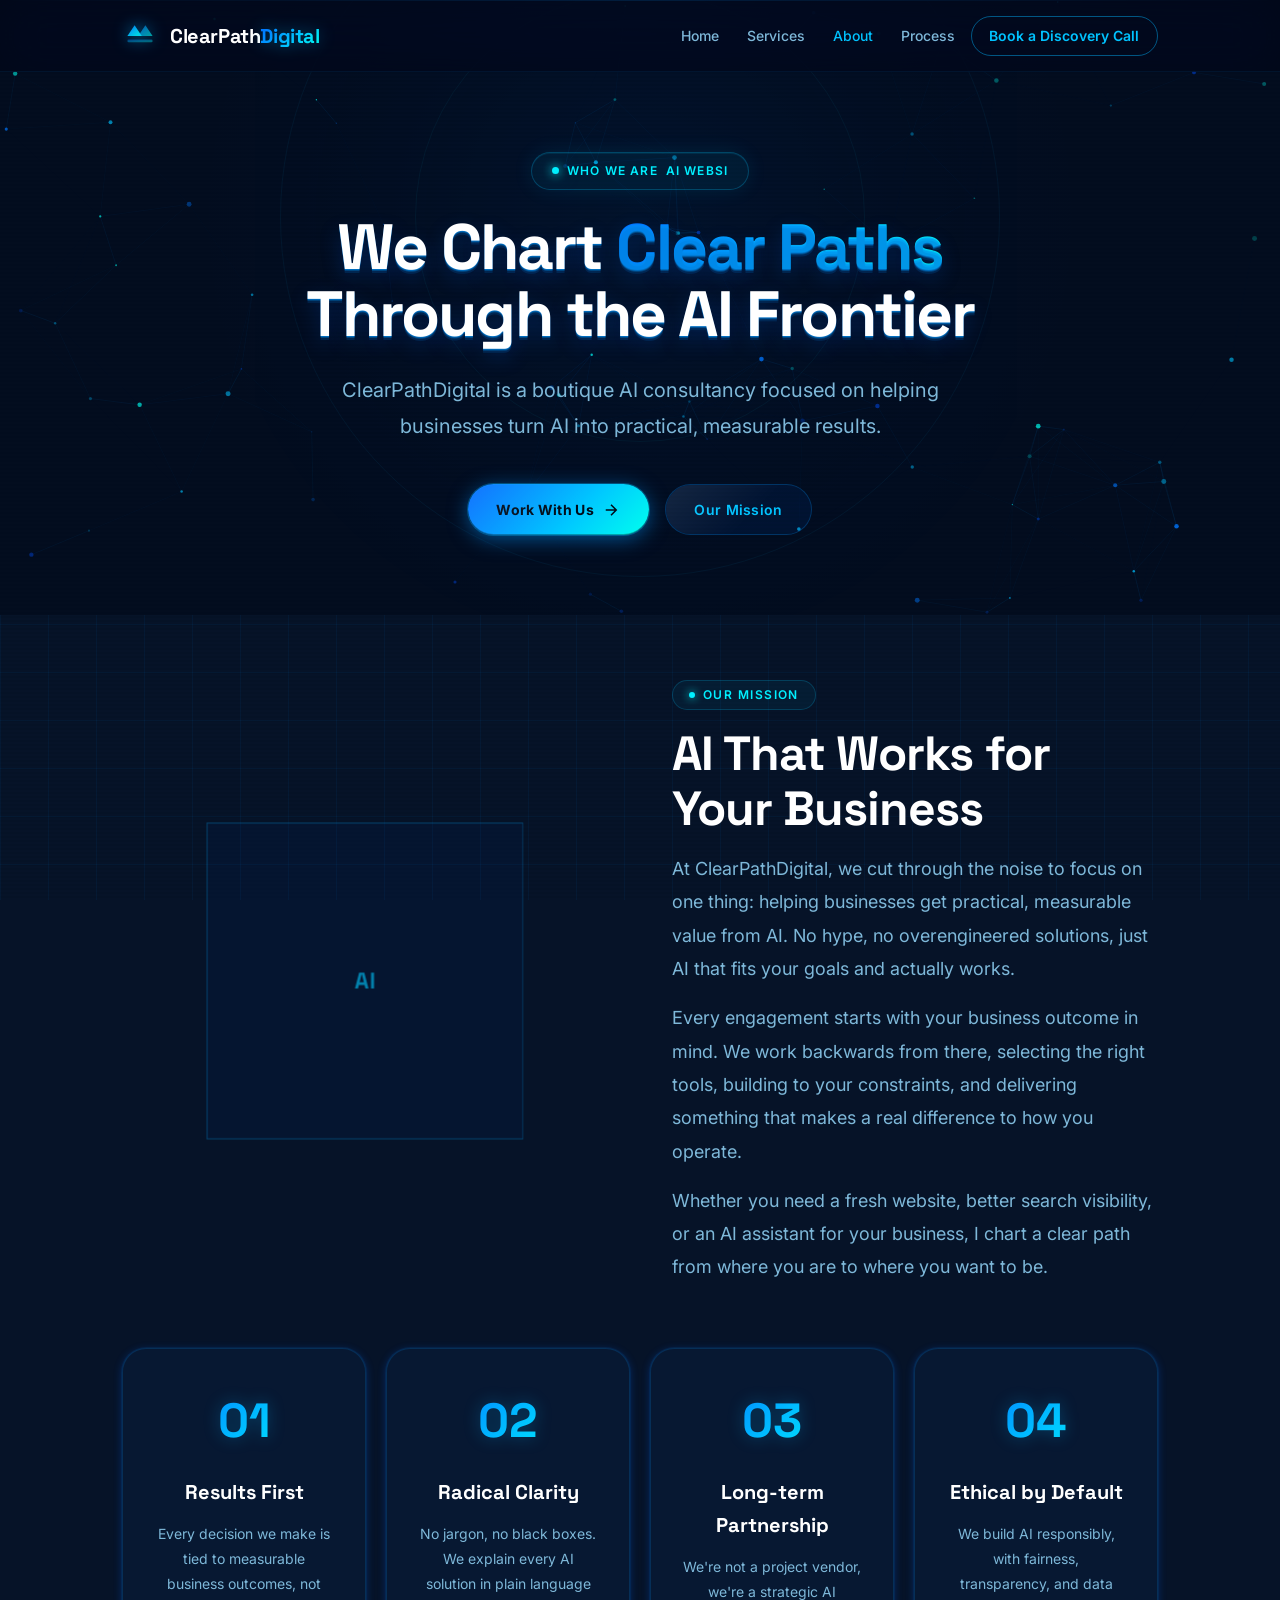
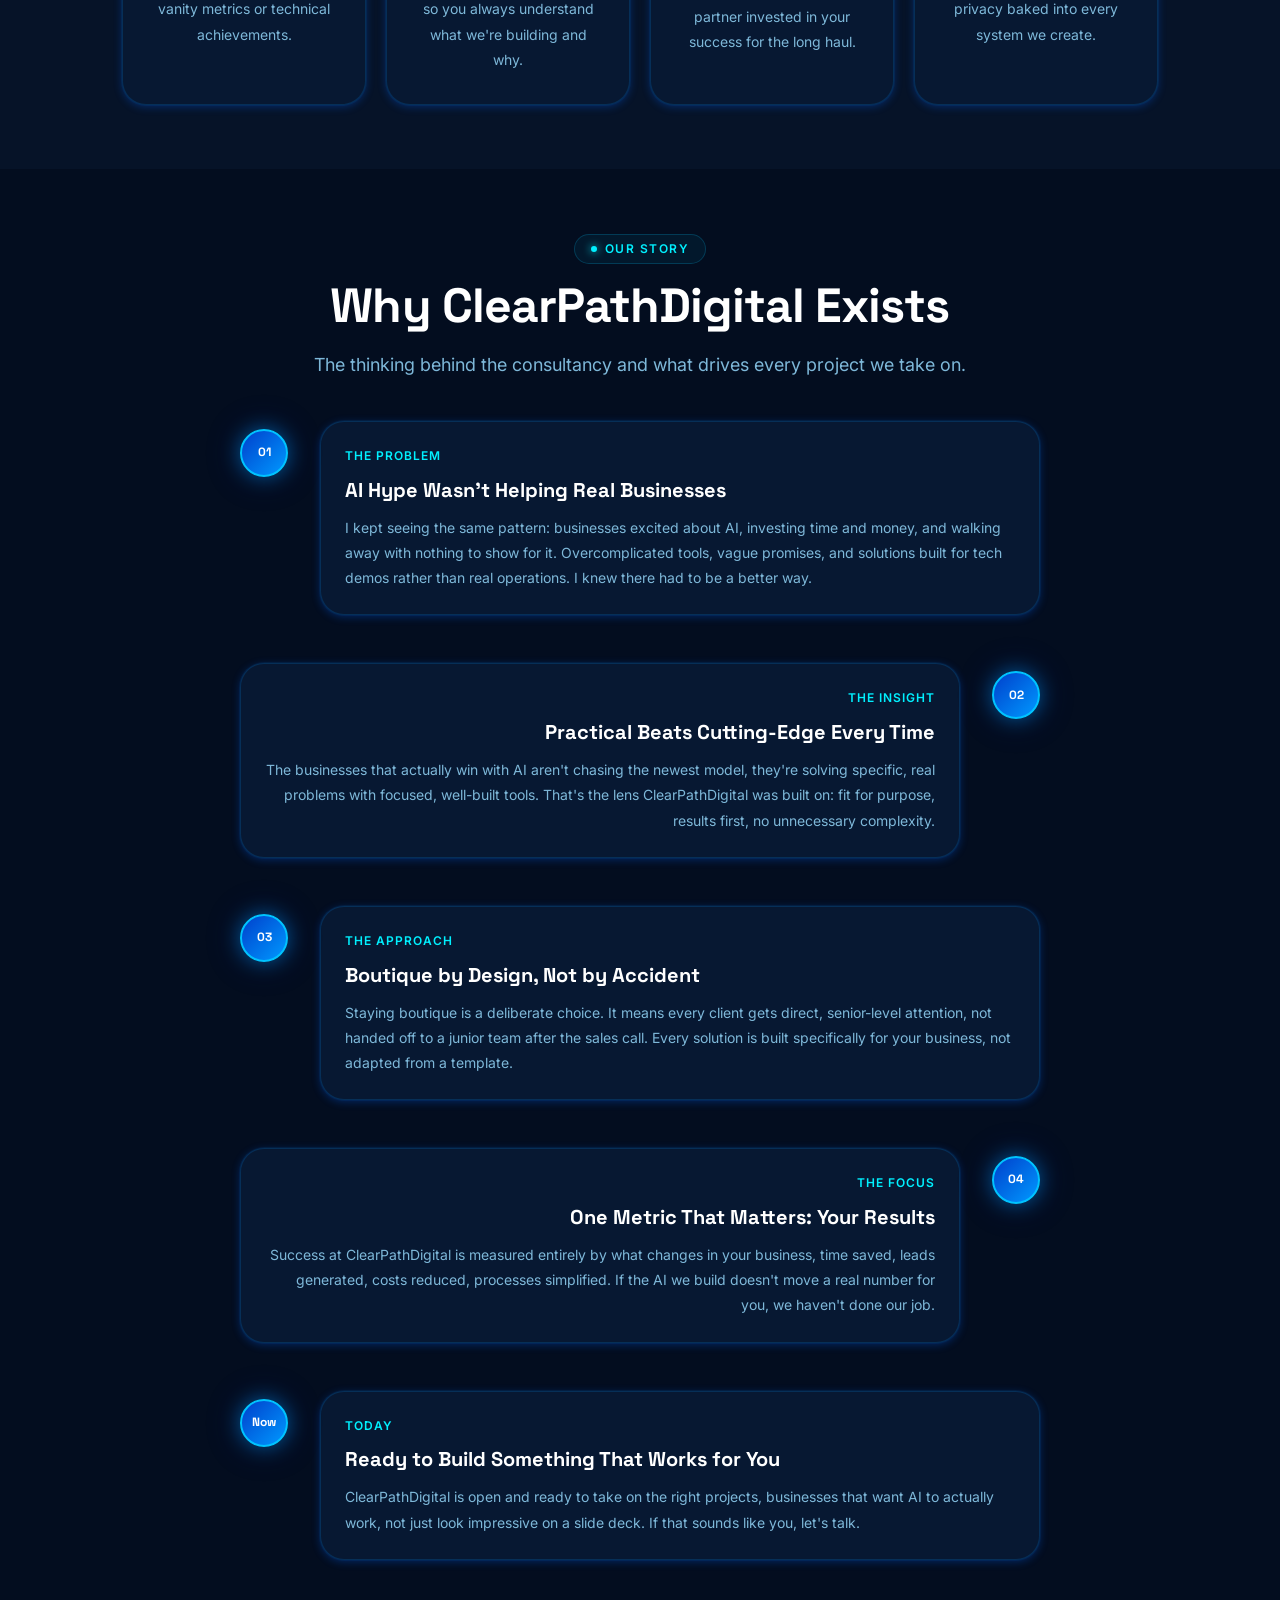
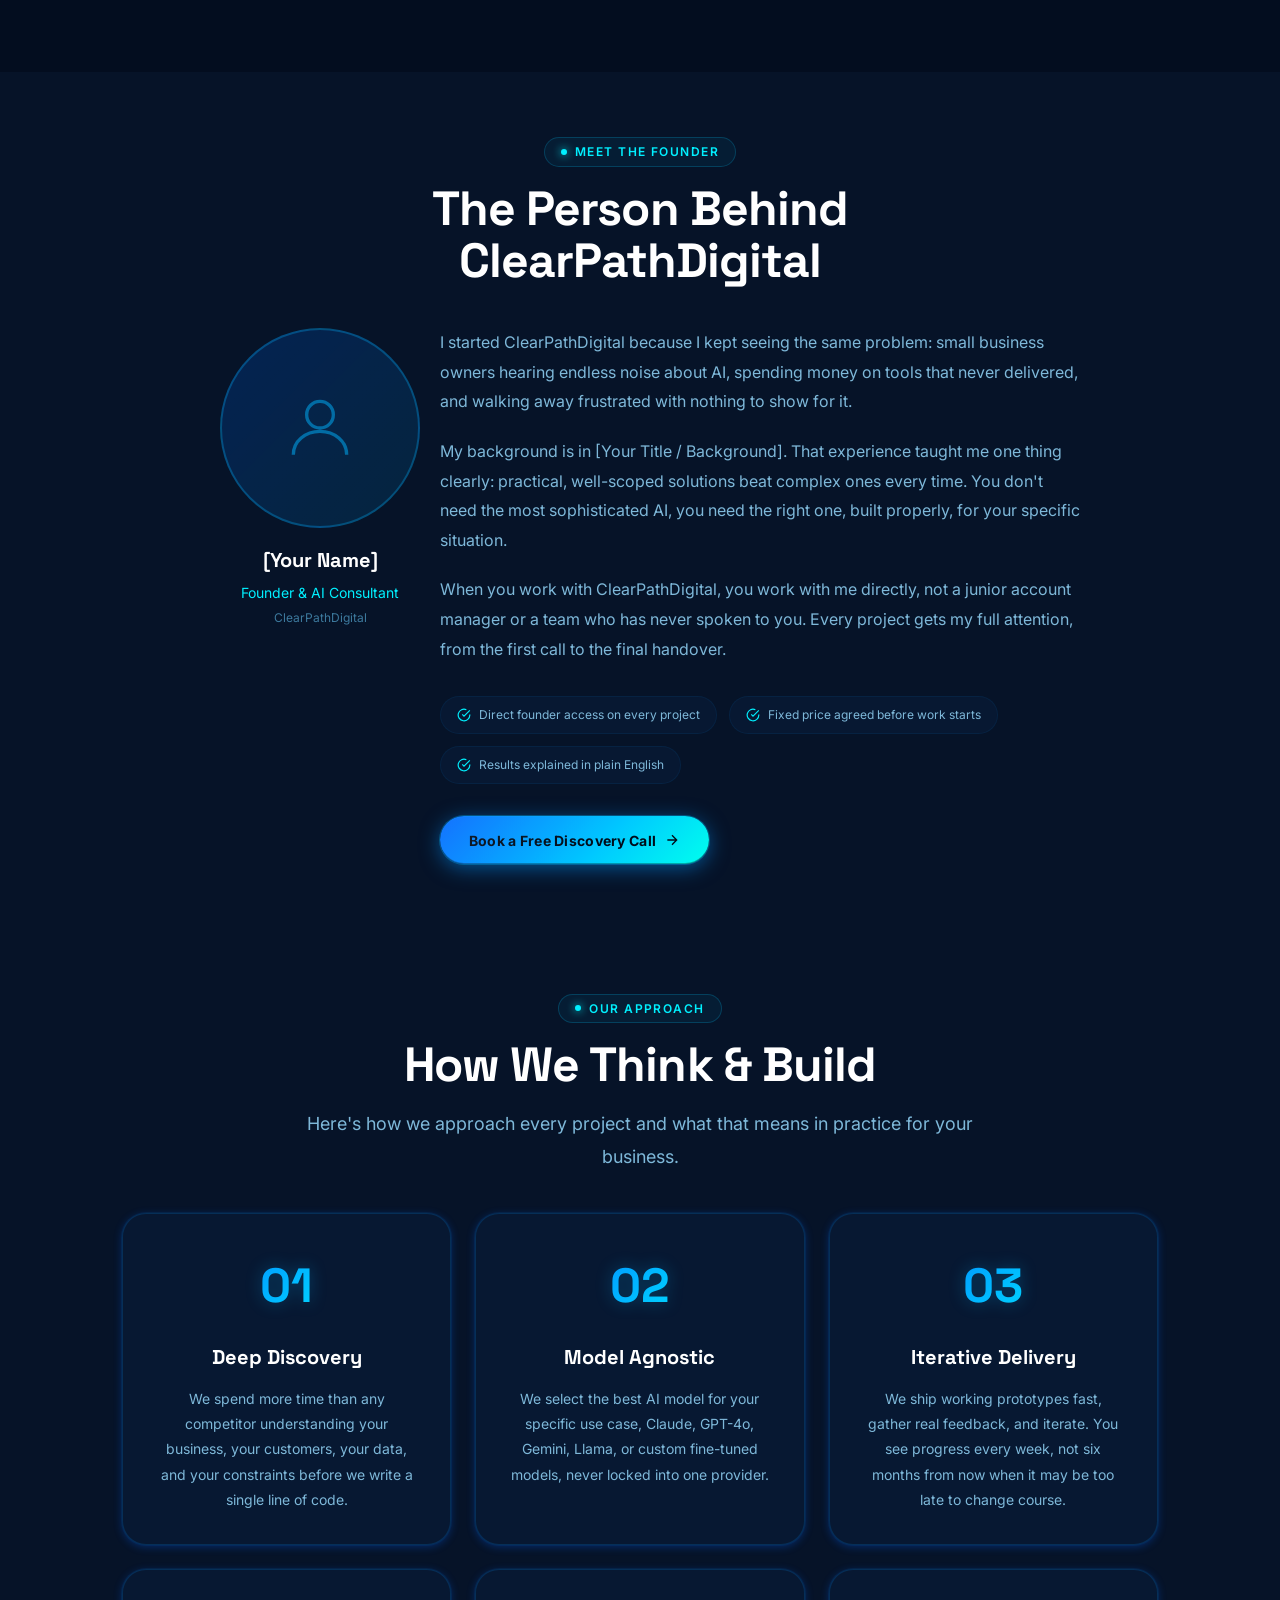
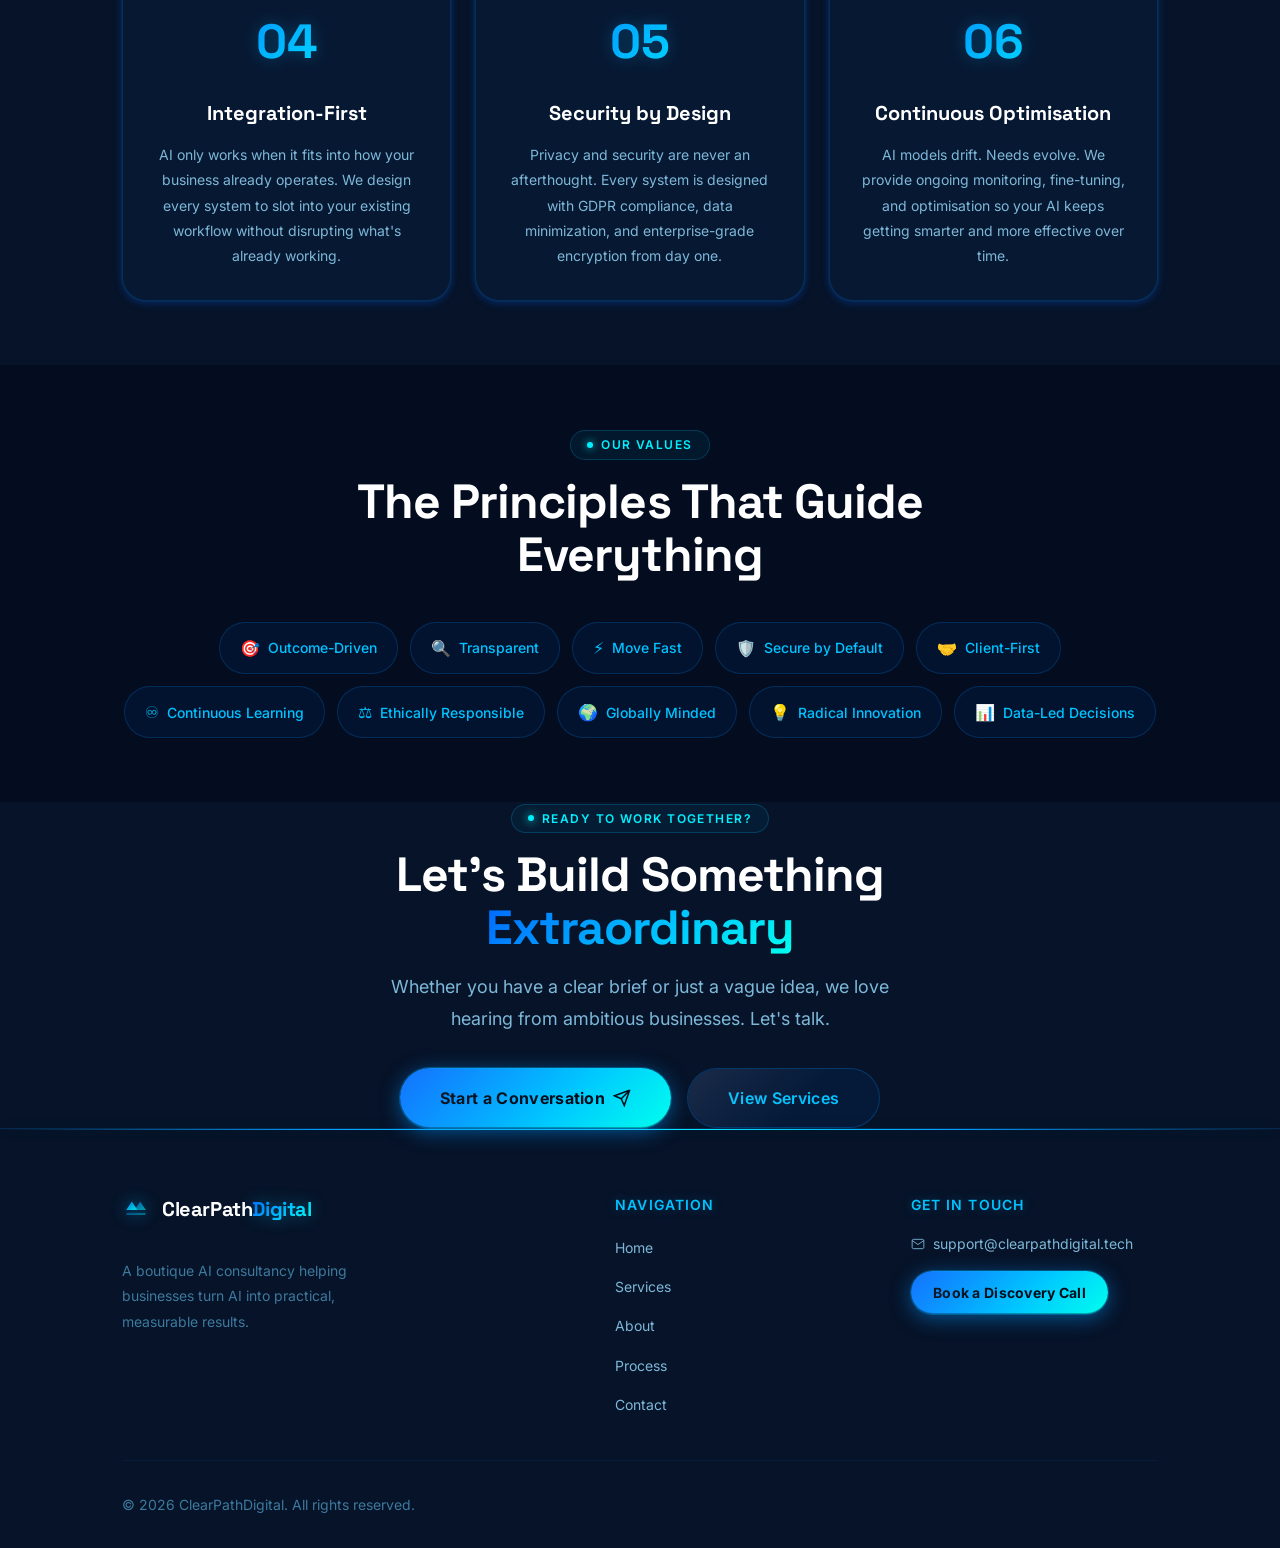
==== commit c59db333: "Remove AI tells: em dashes, footer credit, excess gradient text, buzzwords" ====
--- a/about.html
+++ b/about.html
@@ -4,7 +4,7 @@
   <meta charset="UTF-8" />
   <meta name="viewport" content="width=device-width, initial-scale=1.0" />
   <title>About Us – ClearPathDigital | Mission, Story & Approach</title>
-  <meta name="description" content="Learn about ClearPathDigital — a boutique AI consultancy focused on helping businesses turn AI into practical, measurable results. Our story, mission, and approach." />
+  <meta name="description" content="Learn about ClearPathDigital, a boutique AI consultancy focused on helping businesses turn AI into practical, measurable results. Our story, mission, and approach." />
   <meta name="keywords" content="ClearPathDigital about, AI company mission, AI agency story, who we are, our approach to AI" />
   <meta name="author" content="ClearPathDigital" />
   <meta name="robots" content="index, follow" />
@@ -33,7 +33,7 @@
       {
         "@type": "AboutPage",
         "url": "https://clearpathdigital.digital/about.html",
-        "name": "About ClearPathDigital — Boutique AI Consultancy for Small Businesses",
+        "name": "About ClearPathDigital, Boutique AI Consultancy for Small Businesses",
         "description": "Meet the founder behind ClearPathDigital and learn the mission, story, and values driving this boutique AI consultancy.",
         "publisher": {
           "@type": "Organization",
@@ -131,13 +131,13 @@
             <span class="section-tag">Our Mission</span>
             <h2 id="mission-heading">AI That Works for Your Business</h2>
             <p>
-              At ClearPathDigital, we cut through the noise to focus on one thing: helping businesses get practical, measurable value from AI. No hype, no overengineered solutions — just AI that fits your goals and actually works.
+              At ClearPathDigital, we cut through the noise to focus on one thing: helping businesses get practical, measurable value from AI. No hype, no overengineered solutions, just AI that fits your goals and actually works.
             </p>
             <p>
-              Every engagement starts with your business outcome in mind. We work backwards from there — selecting the right tools, building to your constraints, and delivering something that makes a real difference to how you operate.
+              Every engagement starts with your business outcome in mind. We work backwards from there, selecting the right tools, building to your constraints, and delivering something that makes a real difference to how you operate.
             </p>
             <p>
-              Whether you need a fresh website, better search visibility, or an AI assistant for your business — I chart a clear path from where you are to where you want to be.
+              Whether you need a fresh website, better search visibility, or an AI assistant for your business, I chart a clear path from where you are to where you want to be.
             </p>
           </div>
         </div>
@@ -147,7 +147,7 @@
           <div class="approach-card reveal" role="listitem">
             <div class="approach-num">01</div>
             <h3>Results First</h3>
-            <p>Every decision we make is tied to measurable business outcomes — not vanity metrics or technical achievements.</p>
+            <p>Every decision we make is tied to measurable business outcomes, not vanity metrics or technical achievements.</p>
           </div>
           <div class="approach-card reveal" role="listitem">
             <div class="approach-num">02</div>
@@ -157,12 +157,12 @@
           <div class="approach-card reveal" role="listitem">
             <div class="approach-num">03</div>
             <h3>Long-term Partnership</h3>
-            <p>We're not a project vendor — we're a strategic AI partner invested in your success for the long haul.</p>
+            <p>We're not a project vendor, we're a strategic AI partner invested in your success for the long haul.</p>
           </div>
           <div class="approach-card reveal" role="listitem">
             <div class="approach-num">04</div>
             <h3>Ethical by Default</h3>
-            <p>We build AI responsibly — with fairness, transparency, and data privacy baked into every system we create.</p>
+            <p>We build AI responsibly, with fairness, transparency, and data privacy baked into every system we create.</p>
           </div>
         </div>
       </div>
@@ -173,7 +173,7 @@
       <div class="container">
         <div class="section-header">
           <span class="section-tag">Our Story</span>
-          <h2 id="story-heading" class="section-title">Why <span class="gradient-text">ClearPathDigital</span> Exists</h2>
+          <h2 id="story-heading" class="section-title">Why ClearPathDigital Exists</h2>
           <p class="section-desc">The thinking behind the consultancy and what drives every project we take on.</p>
         </div>
 
@@ -184,7 +184,7 @@
             <div class="timeline-content">
               <div class="timeline-year">The Problem</div>
               <h3>AI Hype Wasn't Helping Real Businesses</h3>
-              <p>I kept seeing the same pattern: businesses excited about AI, investing time and money — and walking away with nothing to show for it. Overcomplicated tools, vague promises, and solutions built for tech demos rather than real operations. I knew there had to be a better way.</p>
+              <p>I kept seeing the same pattern: businesses excited about AI, investing time and money, and walking away with nothing to show for it. Overcomplicated tools, vague promises, and solutions built for tech demos rather than real operations. I knew there had to be a better way.</p>
             </div>
           </div>
 
@@ -193,7 +193,7 @@
             <div class="timeline-content">
               <div class="timeline-year">The Insight</div>
               <h3>Practical Beats Cutting-Edge Every Time</h3>
-              <p>The businesses that actually win with AI aren't chasing the newest model — they're solving specific, real problems with focused, well-built tools. That's the lens ClearPathDigital was built on: fit for purpose, results first, no unnecessary complexity.</p>
+              <p>The businesses that actually win with AI aren't chasing the newest model, they're solving specific, real problems with focused, well-built tools. That's the lens ClearPathDigital was built on: fit for purpose, results first, no unnecessary complexity.</p>
             </div>
           </div>
 
@@ -202,7 +202,7 @@
             <div class="timeline-content">
               <div class="timeline-year">The Approach</div>
               <h3>Boutique by Design, Not by Accident</h3>
-              <p>Staying boutique is a deliberate choice. It means every client gets direct, senior-level attention — not handed off to a junior team after the sales call. Every solution is built specifically for your business, not adapted from a template.</p>
+              <p>Staying boutique is a deliberate choice. It means every client gets direct, senior-level attention, not handed off to a junior team after the sales call. Every solution is built specifically for your business, not adapted from a template.</p>
             </div>
           </div>
 
@@ -211,7 +211,7 @@
             <div class="timeline-content">
               <div class="timeline-year">The Focus</div>
               <h3>One Metric That Matters: Your Results</h3>
-              <p>Success at ClearPathDigital is measured entirely by what changes in your business — time saved, leads generated, costs reduced, processes simplified. If the AI we build doesn't move a real number for you, we haven't done our job.</p>
+              <p>Success at ClearPathDigital is measured entirely by what changes in your business, time saved, leads generated, costs reduced, processes simplified. If the AI we build doesn't move a real number for you, we haven't done our job.</p>
             </div>
           </div>
 
@@ -220,7 +220,7 @@
             <div class="timeline-content">
               <div class="timeline-year">Today</div>
               <h3>Ready to Build Something That Works for You</h3>
-              <p>ClearPathDigital is open and ready to take on the right projects — businesses that want AI to actually work, not just look impressive on a slide deck. If that sounds like you, let's talk.</p>
+              <p>ClearPathDigital is open and ready to take on the right projects, businesses that want AI to actually work, not just look impressive on a slide deck. If that sounds like you, let's talk.</p>
             </div>
           </div>
 
@@ -234,7 +234,7 @@
       <div class="container">
         <div class="section-header">
           <span class="section-tag">Meet the Founder</span>
-          <h2 id="founder-heading" class="section-title">The Person Behind <span class="gradient-text">ClearPathDigital</span></h2>
+          <h2 id="founder-heading" class="section-title">The Person Behind ClearPathDigital</h2>
         </div>
         <div style="display:grid;grid-template-columns:240px 1fr;gap:var(--sp-14);align-items:start;max-width:880px;margin:0 auto;" class="founder-grid">
 
@@ -257,10 +257,10 @@
               I started ClearPathDigital because I kept seeing the same problem: small business owners hearing endless noise about AI, spending money on tools that never delivered, and walking away frustrated with nothing to show for it.
             </p>
             <p style="font-size:var(--fs-base);color:var(--clr-text-2);line-height:1.85;margin-bottom:var(--sp-5);">
-              My background is in <!-- Replace with your background --> [Your Title / Background]. That experience taught me one thing clearly: practical, well-scoped solutions beat complex ones every time. You don't need the most sophisticated AI — you need the right one, built properly, for your specific situation.
+              My background is in <!-- Replace with your background --> [Your Title / Background]. That experience taught me one thing clearly: practical, well-scoped solutions beat complex ones every time. You don't need the most sophisticated AI, you need the right one, built properly, for your specific situation.
             </p>
             <p style="font-size:var(--fs-base);color:var(--clr-text-2);line-height:1.85;margin-bottom:var(--sp-8);">
-              When you work with ClearPathDigital, you work with me directly — not a junior account manager or a team who has never spoken to you. Every project gets my full attention, from the first call to the final handover.
+              When you work with ClearPathDigital, you work with me directly, not a junior account manager or a team who has never spoken to you. Every project gets my full attention, from the first call to the final handover.
             </p>
 
             <!-- Trust markers -->
@@ -294,8 +294,8 @@
       <div class="container">
         <div class="section-header">
           <span class="section-tag">Our Approach</span>
-          <h2 id="approach-heading" class="section-title">How We <span class="gradient-text">Think & Build</span></h2>
-          <p class="section-desc">Our methodology separates good AI projects from transformative ones. Here's what makes the ClearPathDigital difference.</p>
+          <h2 id="approach-heading" class="section-title">How We Think & Build</h2>
+          <p class="section-desc">Here's how we approach every project and what that means in practice for your business.</p>
         </div>
 
         <div class="approach-grid">
@@ -307,17 +307,17 @@
           <div class="approach-card reveal">
             <div class="approach-num">02</div>
             <h3>Model Agnostic</h3>
-            <p>We select the best AI model for your specific use case — Claude, GPT-4o, Gemini, Llama, or custom fine-tuned models — never locked into one provider.</p>
+            <p>We select the best AI model for your specific use case, Claude, GPT-4o, Gemini, Llama, or custom fine-tuned models, never locked into one provider.</p>
           </div>
           <div class="approach-card reveal">
             <div class="approach-num">03</div>
             <h3>Iterative Delivery</h3>
-            <p>We ship working prototypes fast, gather real feedback, and iterate. You see progress every week — not six months from now when it may be too late to change course.</p>
+            <p>We ship working prototypes fast, gather real feedback, and iterate. You see progress every week, not six months from now when it may be too late to change course.</p>
           </div>
           <div class="approach-card reveal">
             <div class="approach-num">04</div>
             <h3>Integration-First</h3>
-            <p>AI solutions only work when they fit seamlessly into your existing workflows. We architect every system to slot into your tech stack with minimal friction.</p>
+            <p>AI only works when it fits into how your business already operates. We design every system to slot into your existing workflow without disrupting what's already working.</p>
           </div>
           <div class="approach-card reveal">
             <div class="approach-num">05</div>
@@ -338,7 +338,7 @@
       <div class="container">
         <div class="section-header">
           <span class="section-tag">Our Values</span>
-          <h2 id="values-heading" class="section-title">The Principles That <span class="gradient-text">Guide Everything</span></h2>
+          <h2 id="values-heading" class="section-title">The Principles That Guide Everything</h2>
         </div>
         <div class="values-grid reveal">
           <div class="value-badge"><span>🎯</span> Outcome-Driven</div>
@@ -363,7 +363,7 @@
           Let's Build Something <span class="gradient-text">Extraordinary</span>
         </h2>
         <p class="section-desc" style="max-width:500px; margin-inline:auto; margin-bottom:var(--sp-8);">
-          Whether you have a clear brief or just a vague idea — we love hearing from ambitious businesses. Let's talk.
+          Whether you have a clear brief or just a vague idea, we love hearing from ambitious businesses. Let's talk.
         </p>
         <div style="display:flex;gap:var(--sp-4);justify-content:center;flex-wrap:wrap;">
           <a href="contact.html" class="btn btn-primary" style="font-size:var(--fs-base); padding:1rem 2.5rem;">
@@ -416,7 +416,7 @@
       </div>
       <div class="footer-bottom">
         <p>&copy; <span id="current-year"></span> ClearPathDigital. All rights reserved.</p>
-        <p class="footer-credits">Built with <span>♥</span> and cutting-edge AI</p>
+        
       </div>
     </div>
   </footer>
